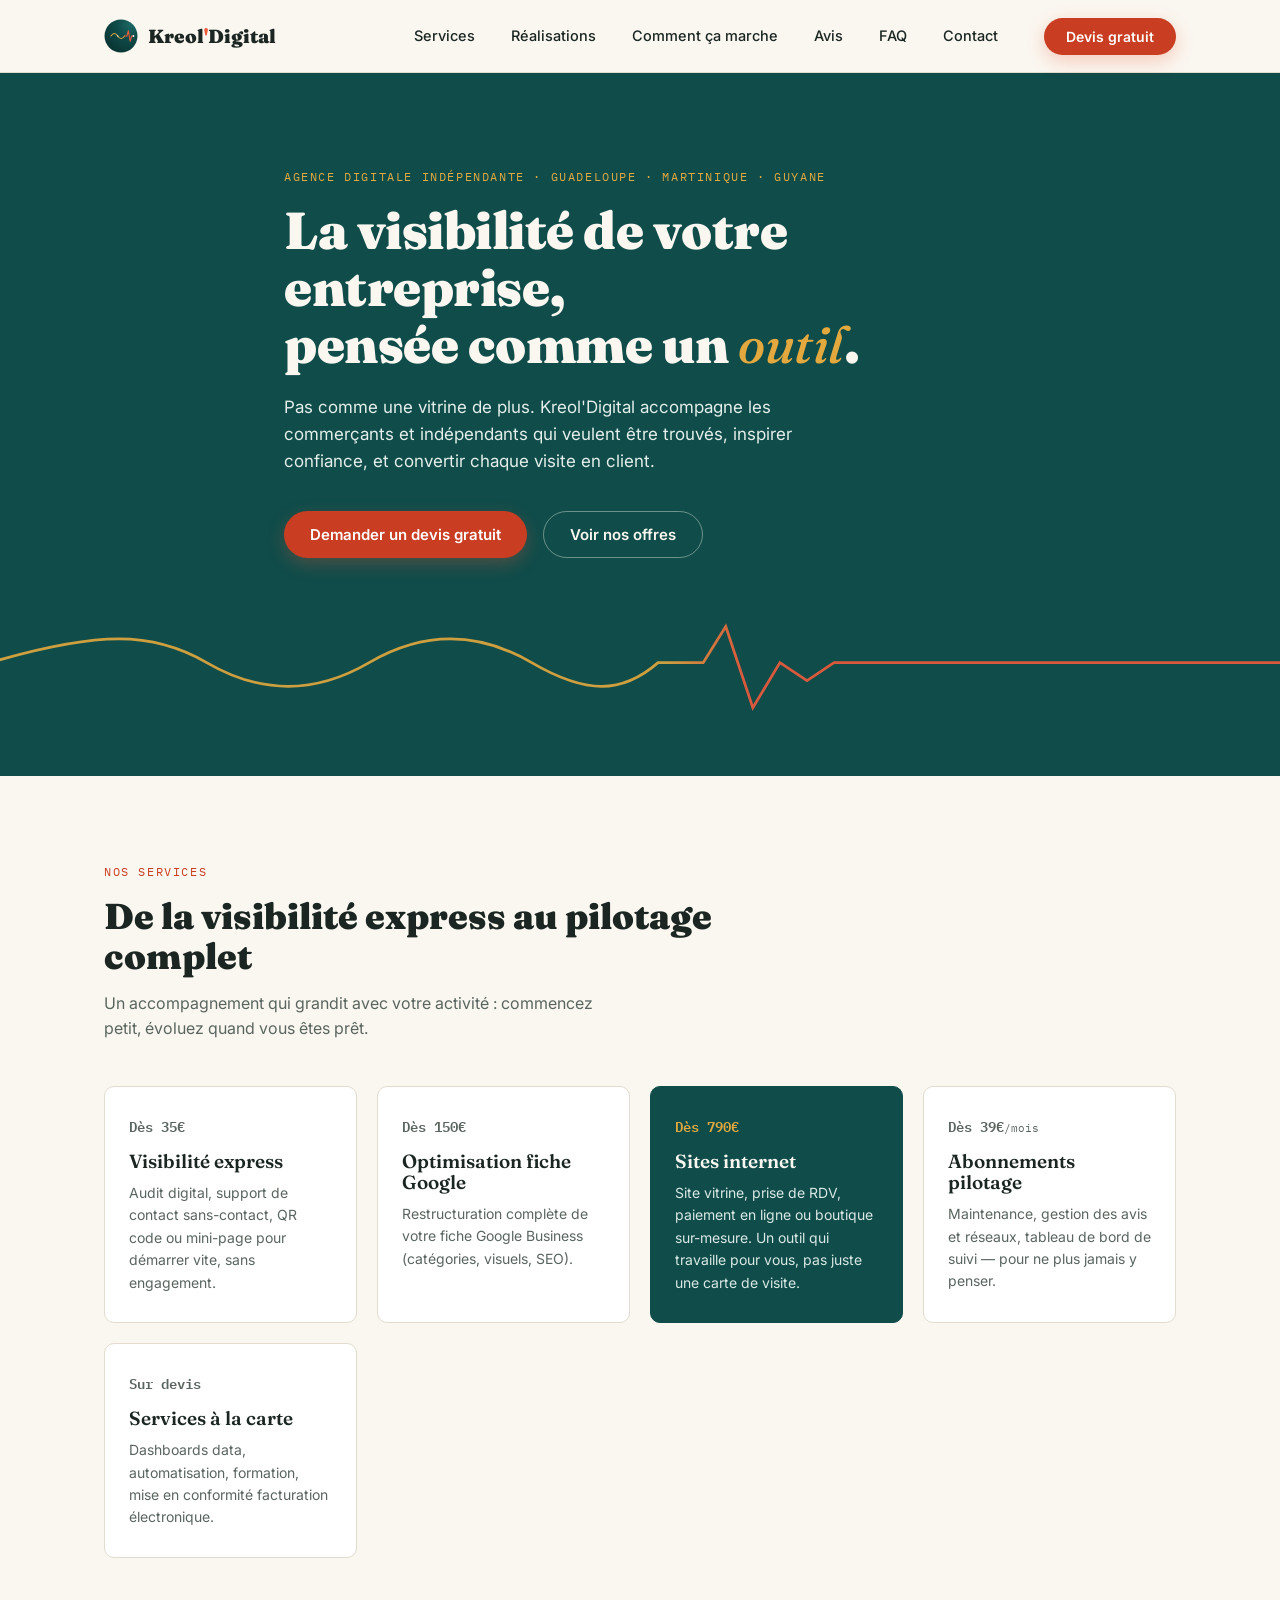
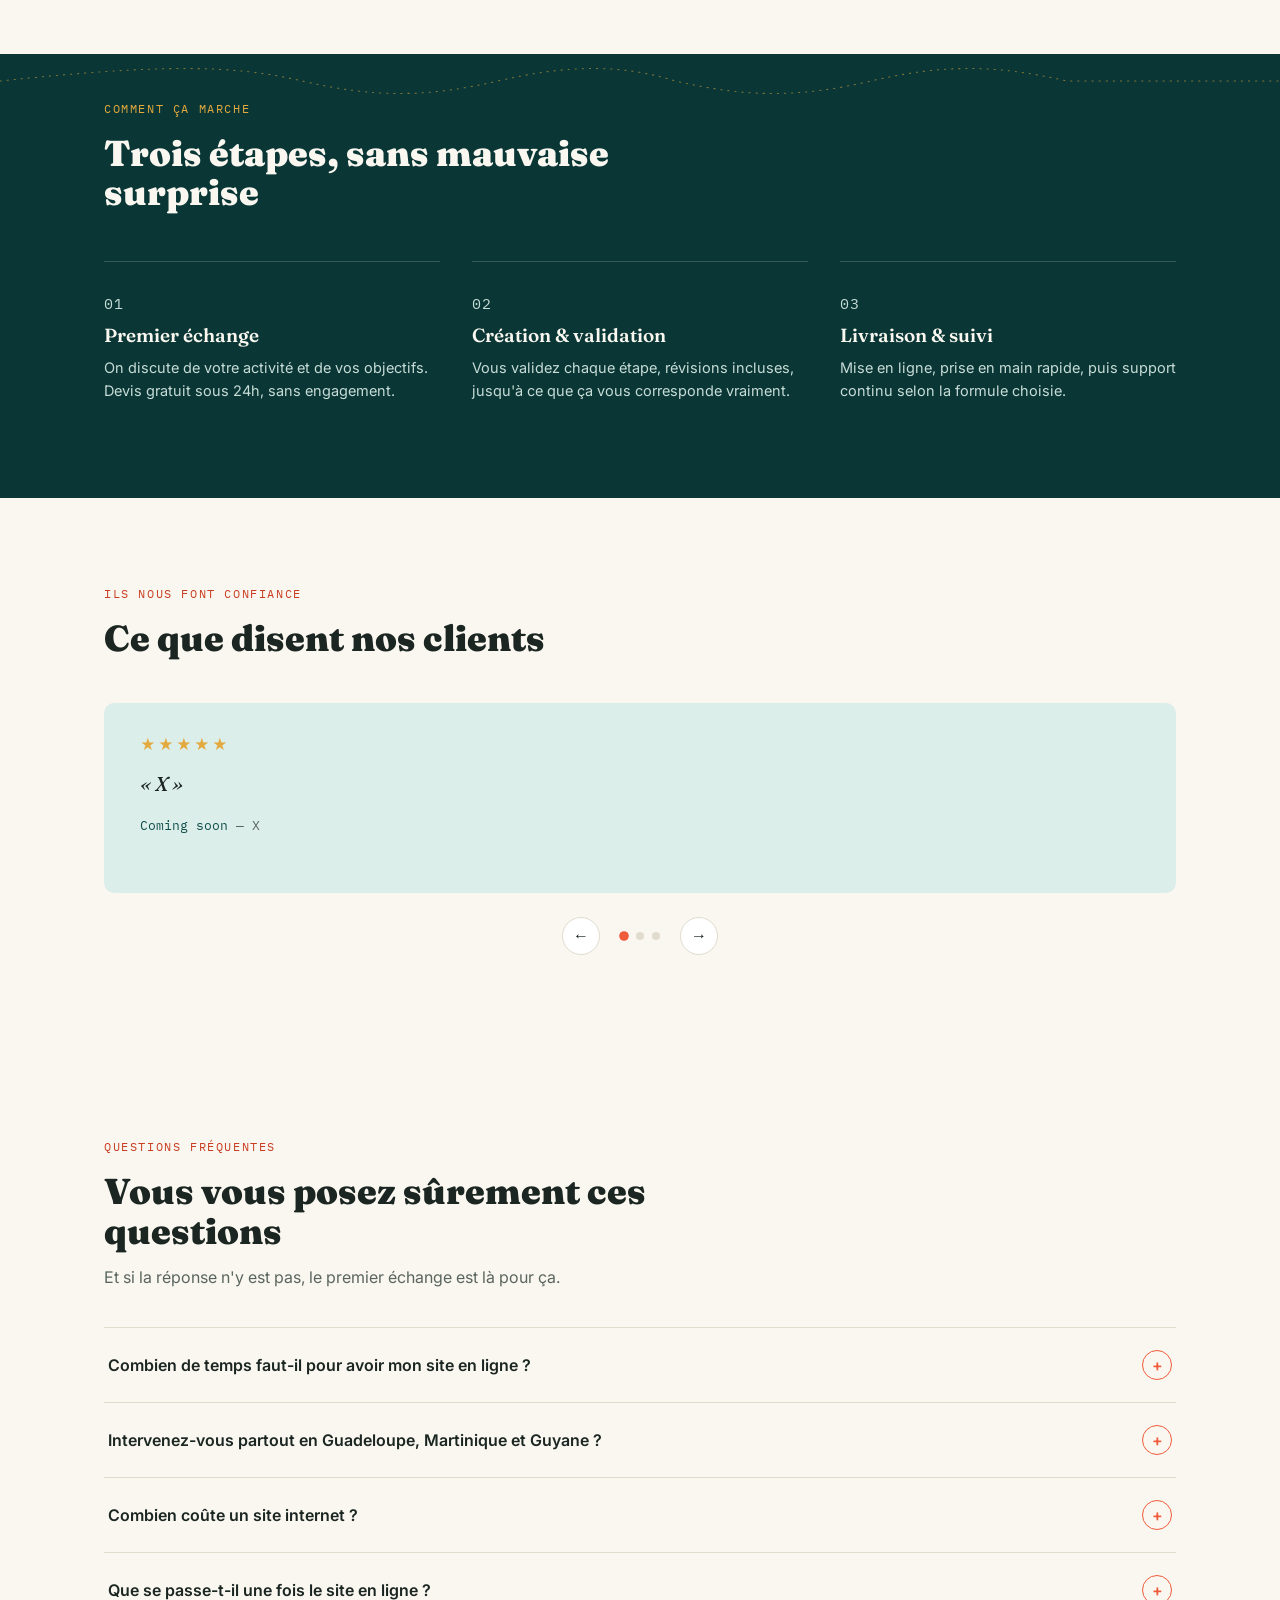
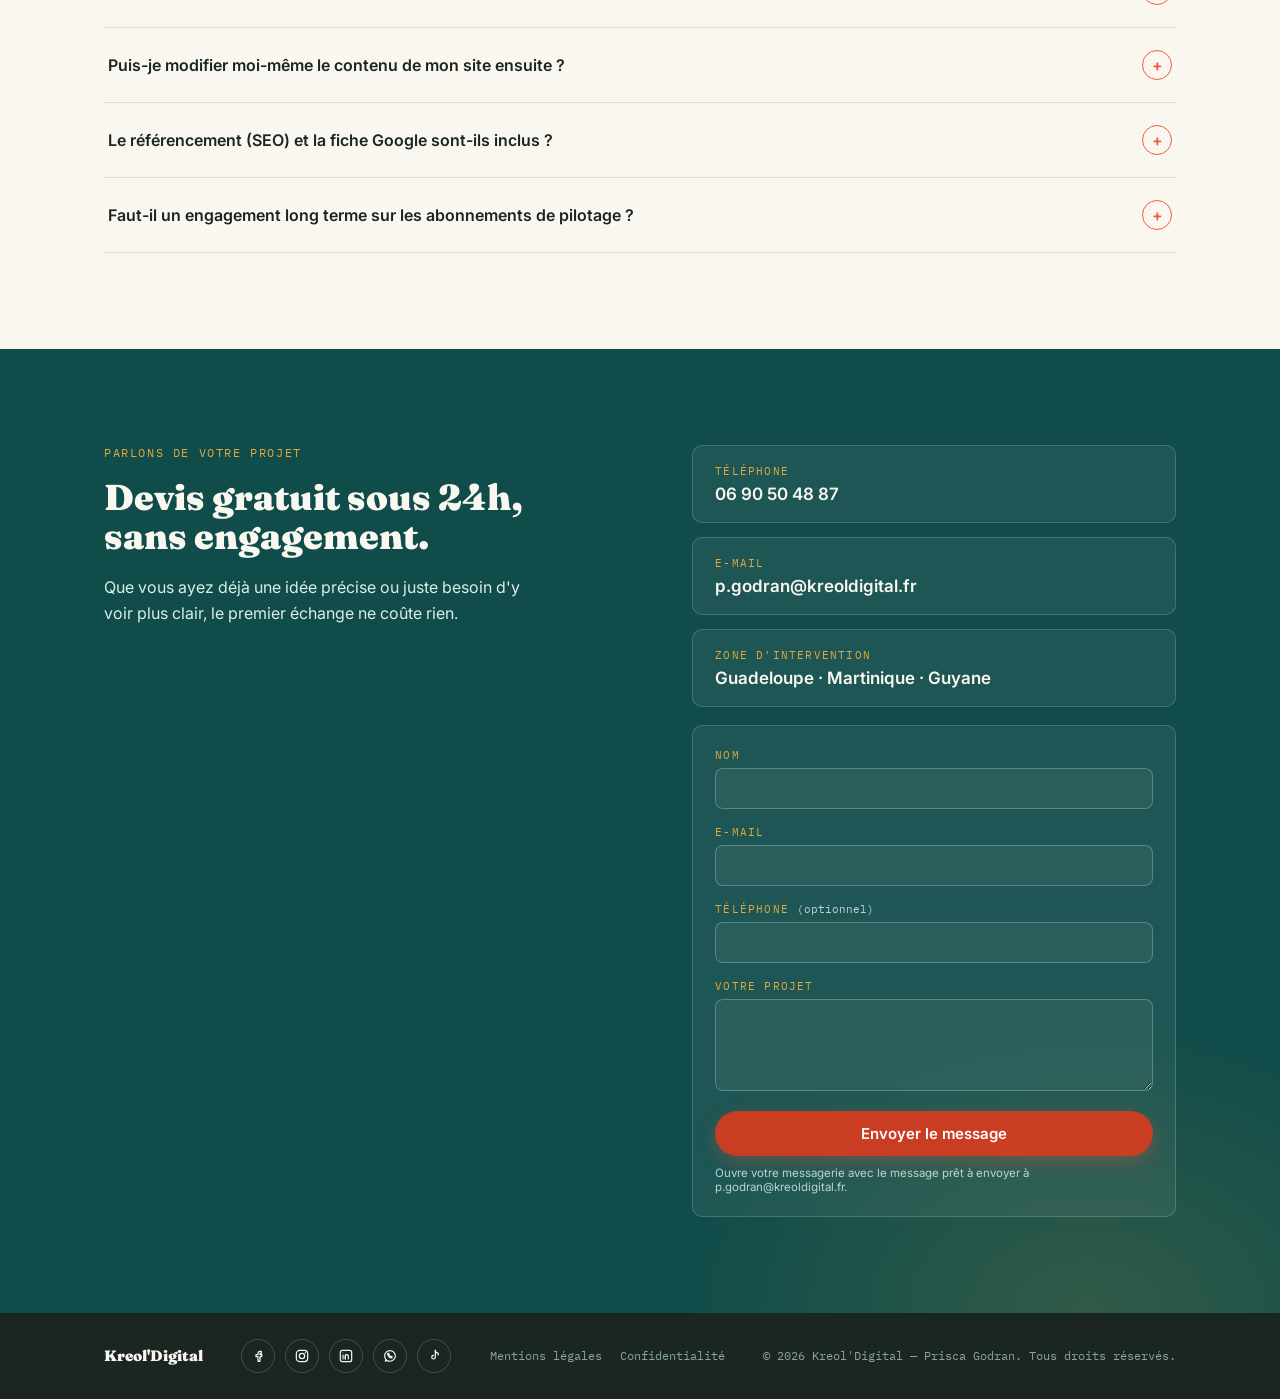
==== index.html @ 91e4c951 "Site 7.5 Page de chargement avec logo" ====
<!DOCTYPE html>
<html lang="fr">
<head>
<meta charset="UTF-8">
<meta name="viewport" content="width=device-width, initial-scale=1.0">
<title>Kreol'Digital | Agence digitale Guadeloupe, Martinique &amp; Guyane</title>
<meta name="description" content="Sites internet, visibilité et pilotage digital pour les commerces et indépendants de Guadeloupe, Martinique et Guyane.">
<link rel="preconnect" href="https://fonts.googleapis.com">
<link rel="preconnect" href="https://fonts.gstatic.com" crossorigin>
<link href="https://fonts.googleapis.com/css2?family=Fraunces:ital,opsz,wght@0,9..144,500;0,9..144,600;0,9..144,900;1,9..144,500&family=Inter:wght@400;500;600;700&family=IBM+Plex+Mono:wght@400;500;600&display=swap" rel="stylesheet">
<link rel="stylesheet" href="style.css">
<link rel="icon" type="image/svg+xml" href="favicon.svg">
<script>
/* Écran de chargement : activé seulement si le JS fonctionne.
   Le setTimeout est un filet de sécurité — si script.js plante,
   l'écran disparaît quand même et le site reste consultable. */
(function(){
  var r = document.documentElement;
  r.classList.add('is-loading');
  r.dataset.loadStart = Date.now();
  setTimeout(function(){ r.classList.remove('is-loading'); }, 3500);
})();
</script>
</head>
<body>

<!-- ============ ÉCRAN DE CHARGEMENT ============ -->
<div class="preloader" id="preloader" role="status" aria-label="Chargement en cours">
  <svg class="preloader-mark" viewBox="0 0 200 200" xmlns="http://www.w3.org/2000/svg" aria-hidden="true">
    <defs><radialGradient id="bgPreloader" cx="80%" cy="15%" r="90%">
      <stop offset="0%" stop-color="#1C6864"/><stop offset="45%" stop-color="#0F4C4A"/><stop offset="100%" stop-color="#0A3735"/>
    </radialGradient></defs>
    <circle class="pl-disc" cx="100" cy="100" r="97" fill="url(#bgPreloader)"/>
    <g transform="translate(100,100) scale(0.87) translate(-100,-100)">
      <path class="pl-wave" d="M32,100 C48,77 62,77 78,100 C94,123 108,123 124,100" fill="none" stroke="#E3A93E" stroke-width="7" stroke-linecap="round"/>
      <path class="pl-pulse" d="M124,100 L140,100 L150,64 L162,136 L172,100 L184,100" fill="none" stroke="#EF5B3B" stroke-width="7" stroke-linecap="round" stroke-linejoin="round"/>
      <circle class="pl-dot" cx="78" cy="100" r="4.5" fill="#FAF7F0"/>
      <circle class="pl-dot" cx="184" cy="100" r="6" fill="#FAF7F0"/>
    </g>
  </svg>
  <span class="preloader-word">Kreol<em>'</em>Digital</span>
</div>

<!-- ============ HEADER ============ -->
<header class="site-header" id="top">
  <div class="wrap header-inner">
    <a href="index.html" class="brand" aria-label="Kreol'Digital — accueil">
      <svg class="brand-mark" viewBox="0 0 200 200" xmlns="http://www.w3.org/2000/svg" aria-hidden="true">
        <defs><radialGradient id="bgHeader" cx="80%" cy="15%" r="90%">
          <stop offset="0%" stop-color="#1C6864"/><stop offset="45%" stop-color="#0F4C4A"/><stop offset="100%" stop-color="#0A3735"/>
        </radialGradient></defs>
        <circle cx="100" cy="100" r="97" fill="url(#bgHeader)"/>
        <g transform="translate(100,100) scale(0.87) translate(-100,-100)">
          <path d="M32,100 C48,77 62,77 78,100 C94,123 108,123 124,100" fill="none" stroke="#E3A93E" stroke-width="7" stroke-linecap="round"/>
          <path d="M124,100 L140,100 L150,64 L162,136 L172,100 L184,100" fill="none" stroke="#EF5B3B" stroke-width="7" stroke-linecap="round" stroke-linejoin="round"/>
          <circle cx="78" cy="100" r="4.5" fill="#FAF7F0"/><circle cx="184" cy="100" r="6" fill="#FAF7F0"/>
        </g>
      </svg>
      <span class="brand-word">Kreol<em>'</em>Digital</span>
    </a>

    <nav class="main-nav" id="mainNav" aria-label="Navigation principale">
      <a href="#services">Services</a>
      <a href="realisations.html">Réalisations</a>
      <a href="#process">Comment ça marche</a>
      <a href="#avis">Avis</a>
      <a href="#faq">FAQ</a>
      <a href="#contact">Contact</a>
    </nav>

    <a href="#contact" class="btn btn-coral nav-cta">Devis gratuit</a>

    <button class="nav-toggle" id="navToggle" aria-label="Ouvrir le menu" aria-expanded="false" aria-controls="mainNav">
      <span></span><span></span><span></span>
    </button>
  </div>
</header>

<main>

  <!-- ============ HERO ============ -->
  <section class="hero">
    <div class="wrap hero-inner">
      <p class="eyebrow">Agence digitale indépendante · Guadeloupe · Martinique · Guyane</p>
      <h1 class="hero-title">La visibilité de votre entreprise,<br>pensée comme un <em>outil</em>.</h1>
      <p class="hero-sub">Pas comme une vitrine de plus. Kreol'Digital accompagne les commerçants et
        indépendants qui veulent être trouvés, inspirer confiance, et convertir chaque visite en client.</p>
      <div class="hero-actions">
        <a href="#contact" class="btn btn-coral">Demander un devis gratuit</a>
        <a href="#services" class="btn btn-ghost">Voir nos offres</a>
      </div>
    </div>
    <svg class="hero-wave" viewBox="0 0 1440 100" preserveAspectRatio="none" aria-hidden="true">
      <path id="heroWavePath" d="M0,45 C120,10 180,10 240,45 C300,80 360,80 420,45 C480,10 540,10 600,45
        C660,80 700,80 740,45 L790,45 L815,5 L845,95 L875,45 L905,65 L935,45 L1440,45"
        fill="none" stroke="url(#waveGrad)" stroke-width="3" stroke-linecap="round" stroke-linejoin="miter"/>
      <defs>
        <linearGradient id="waveGrad" x1="0" y1="0" x2="1" y2="0">
          <stop offset="0%" stop-color="#E3A93E"/>
          <stop offset="52%" stop-color="#E3A93E"/>
          <stop offset="58%" stop-color="#EF5B3B"/>
          <stop offset="100%" stop-color="#EF5B3B"/>
        </linearGradient>
      </defs>
    </svg>
  </section>

  <!-- ============ SERVICES ============ -->
  <section class="services" id="services">
    <div class="wrap">
      <p class="eyebrow eyebrow-dark">Nos services</p>
      <h2 class="section-title">De la visibilité express au pilotage complet</h2>
      <p class="section-sub">Un accompagnement qui grandit avec votre activité : commencez petit, évoluez quand vous êtes prêt.</p>

      <div class="services-grid">
        <article class="service-card">
          <p class="service-price">Dès 35€</p>
          <h3>Visibilité express</h3>
          <p>Audit digital, support de contact sans-contact, QR code ou mini-page pour démarrer vite, sans engagement.</p>
        </article>
        <article class="service-card">
          <p class="service-price">Dès 150€</p>
          <h3>Optimisation fiche Google</h3>
          <p>Restructuration complète de votre fiche Google Business (catégories, visuels, SEO).</p>
        </article>
        <article class="service-card service-card--featured">
          <p class="service-price">Dès 790€</p>
          <h3>Sites internet</h3>
          <p>Site vitrine, prise de RDV, paiement en ligne ou boutique sur-mesure. Un outil qui travaille pour vous, pas juste une carte de visite.</p>
        </article>
        <article class="service-card">
          <p class="service-price">Dès 39€<span>/mois</span></p>
          <h3>Abonnements pilotage</h3>
          <p>Maintenance, gestion des avis et réseaux, tableau de bord de suivi — pour ne plus jamais y penser.</p>
        </article>
        <article class="service-card">
          <p class="service-price">Sur devis</p>
          <h3>Services à la carte</h3>
          <p>Dashboards data, automatisation, formation, mise en conformité facturation électronique.</p>
        </article>
      </div>
    </div>
  </section>

  <!-- ============ PROCESS ============ -->
  <section class="process" id="process">
    <svg class="section-divider" viewBox="0 0 1440 60" preserveAspectRatio="none" aria-hidden="true">
      <path d="M0,30 C180,5 260,5 340,30 C420,55 480,55 560,30 C640,5 700,5 760,30 C840,55 900,55 980,30 C1060,5 1120,5 1200,30 L1440,30"
        fill="none" stroke="#E3A93E" stroke-width="1.6" stroke-dasharray="1 7" stroke-linecap="round" opacity="0.55"/>
    </svg>
    <div class="wrap">
      <p class="eyebrow">Comment ça marche</p>
      <h2 class="section-title section-title--light">Trois étapes, sans mauvaise surprise</h2>

      <div class="steps">
        <div class="step">
          <p class="step-num">01</p>
          <h3>Premier échange</h3>
          <p>On discute de votre activité et de vos objectifs. Devis gratuit sous 24h, sans engagement.</p>
        </div>
        <div class="step">
          <p class="step-num">02</p>
          <h3>Création &amp; validation</h3>
          <p>Vous validez chaque étape, révisions incluses, jusqu'à ce que ça vous corresponde vraiment.</p>
        </div>
        <div class="step">
          <p class="step-num">03</p>
          <h3>Livraison &amp; suivi</h3>
          <p>Mise en ligne, prise en main rapide, puis support continu selon la formule choisie.</p>
        </div>
      </div>
    </div>
  </section>

  <!-- ============ AVIS ============ -->
  <section class="avis" id="avis">
    <div class="wrap">
      <p class="eyebrow eyebrow-dark">Ils nous font confiance</p>
      <h2 class="section-title">Ce que disent nos clients</h2>

      <!--
        À COMPLÉTER : les avis clients sont chargés depuis le tableau `testimonials`
        tout en haut de script.js — il suffit d'ajouter un objet { name, role, text, rating }
        par avis, sans toucher au HTML. Le carrousel s'adapte automatiquement au nombre d'avis.
      -->
      <div class="testimonial-carousel">
        <div class="testimonial-track" id="testimonialTrack" aria-live="polite"></div>
        <div class="testimonial-controls">
          <button class="t-btn" id="tPrev" aria-label="Avis précédent">←</button>
          <div class="t-dots" id="tDots"></div>
          <button class="t-btn" id="tNext" aria-label="Avis suivant">→</button>
        </div>
      </div>
    </div>
  </section>

  <!-- ============ FAQ ============ -->
  <section class="faq" id="faq">
    <div class="wrap">
      <p class="eyebrow eyebrow-dark">Questions fréquentes</p>
      <h2 class="section-title">Vous vous posez sûrement ces questions</h2>
      <p class="section-sub">Et si la réponse n'y est pas, le premier échange est là pour ça.</p>

      <!--
        À COMPLÉTER : remplacez le texte "À compléter." de chaque .faq-answer
        par la vraie réponse. Structure et affichage (accordéon) déjà en place,
        aucune autre modification nécessaire.
      -->
      <div class="faq-list">
        <div class="faq-item">
          <button class="faq-question" aria-expanded="false">
            <span>Combien de temps faut-il pour avoir mon site en ligne ?</span>
            <span class="faq-icon">+</span>
          </button>
          <div class="faq-answer"><p>Le délai dépend de la formule choisie et de la complexité du projet. En moyenne, il est de 2 semaines. Après le premier échange, vous recevez un planning précis avec votre devis gratuit — chaque étape est ensuite validée avec vous jusqu'à la mise en ligne.</p></div>
        </div>
        <div class="faq-item">
          <button class="faq-question" aria-expanded="false">
            <span>Intervenez-vous partout en Guadeloupe, Martinique et Guyane ?</span>
            <span class="faq-icon">+</span>
          </button>
          <div class="faq-answer"><p>Oui. La majorité de l'accompagnement se fait à distance (visio, e-mail, téléphone), ce qui permet d'intervenir sur les trois territoires sans contrainte de déplacement.</p></div>
        </div>
        <div class="faq-item">
          <button class="faq-question" aria-expanded="false">
            <span>Combien coûte un site internet ?</span>
            <span class="faq-icon">+</span>
          </button>
          <div class="faq-answer"><p>Nos sites internet démarrent à 790€ (site vitrine, prise de RDV, paiement en ligne ou boutique sur-mesure selon vos besoins). Le tarif exact dépend des fonctionnalités souhaitées; il est toujours fixé avant le début du projet, sans surprise.</p></div>
        </div>
        <div class="faq-item">
          <button class="faq-question" aria-expanded="false">
            <span>Que se passe-t-il une fois le site en ligne ?</span>
            <span class="faq-icon">+</span>
          </button>
          <div class="faq-answer"><p>Vous êtes libre de gérer votre site seul(e), ou de souscrire à un abonnement de pilotage (dès 39€/mois) pour la maintenance, la gestion des avis et réseaux, et un tableau de bord de suivi — pour ne plus jamais y penser.</p></div>
        </div>
        <div class="faq-item">
          <button class="faq-question" aria-expanded="false">
            <span>Puis-je modifier moi-même le contenu de mon site ensuite ?</span>
            <span class="faq-icon">+</span>
          </button>
          <div class="faq-answer"><p>Ça dépend de la formule choisie : certains sites sont conçus pour que vous puissiez modifier textes et images en autonomie, d'autres sont pris en charge via l'abonnement de pilotage. On en discute ensemble dès le premier échange pour choisir ce qui vous convient.</p></div>
        </div>
        <div class="faq-item">
          <button class="faq-question" aria-expanded="false">
            <span>Le référencement (SEO) et la fiche Google sont-ils inclus ?</span>
            <span class="faq-icon">+</span>
          </button>
          <div class="faq-answer"><p>Les bases du SEO (structure, titres, temps de chargement) sont incluses dans la création de votre site. L'optimisation complète de votre fiche Google Business (catégories, visuels, SEO local) est disponible en option, dès 150€.</p></div>
        </div>
        <div class="faq-item">
          <button class="faq-question" aria-expanded="false">
            <span>Faut-il un engagement long terme sur les abonnements de pilotage ?</span>
            <span class="faq-icon">+</span>
          </button>
          <div class="faq-answer"><p>Non. Les abonnements fonctionnent au mois, sans durée minimale imposée : vous pouvez changer de formule, mettre en pause ou arrêter selon l'évolution de votre activité. L'objectif n'est pas de vous retenir par un contrat, mais que le service vous soit assez utile pour que vous ayez envie de le garder.</p></div>
        </div>
      </div>
    </div>
  </section>

  <!-- ============ CONTACT ============ -->
  <section class="contact" id="contact">
    <div class="wrap contact-inner">
      <div class="contact-text">
        <p class="eyebrow">Parlons de votre projet</p>
        <h2 class="section-title section-title--light">Devis gratuit sous 24h,<br>sans engagement.</h2>
        <p class="contact-lead">Que vous ayez déjà une idée précise ou juste besoin d'y voir plus clair, le premier échange ne coûte rien.</p>
      </div>

      <div class="contact-right">
        <div class="contact-cards">
          <a href="tel:+590690504887" class="contact-card">
            <span class="contact-label">Téléphone</span>
            <span class="contact-value">06 90 50 48 87</span>
          </a>
          <a href="mailto:p.godran@kreoldigital.fr" class="contact-card">
            <span class="contact-label">E-mail</span>
            <span class="contact-value">p.godran@kreoldigital.fr</span>
          </a>
          <div class="contact-card contact-card--static">
            <span class="contact-label">Zone d'intervention</span>
            <span class="contact-value">Guadeloupe · Martinique · Guyane</span>
          </div>
        </div>

        <form class="contact-form" id="contactForm">
          <div class="form-field">
            <label for="cfName">Nom</label>
            <input type="text" id="cfName" name="name" required autocomplete="name">
          </div>
          <div class="form-field">
            <label for="cfEmail">E-mail</label>
            <input type="email" id="cfEmail" name="email" required autocomplete="email">
          </div>
          <div class="form-field">
            <label for="cfPhone">Téléphone <span>(optionnel)</span></label>
            <input type="tel" id="cfPhone" name="phone" autocomplete="tel">
          </div>
          <div class="form-field">
            <label for="cfMessage">Votre projet</label>
            <textarea id="cfMessage" name="message" rows="4" required></textarea>
          </div>
          <button type="submit" class="btn btn-coral form-submit">Envoyer le message</button>
          <p class="form-note">Ouvre votre messagerie avec le message prêt à envoyer à p.godran@kreoldigital.fr.</p>
        </form>
      </div>
    </div>
  </section>

</main>

<!-- ============ FOOTER ============ -->
<footer class="site-footer">
  <div class="wrap footer-inner">
    <span class="footer-brand">Kreol'Digital</span>
    <nav class="footer-social" aria-label="Réseaux sociaux">
      <a href="https://www.facebook.com/profile.php?id=61593442823155" class="social-link" aria-label="Facebook" target="_blank" rel="noopener">
        <svg viewBox="0 0 24 24" fill="none" stroke="currentColor" stroke-width="1.8" stroke-linecap="round" stroke-linejoin="round"><path d="M15 8h2V5h-2c-1.7 0-3 1.3-3 3v2H9v3h3v7h3v-7h2.5l.5-3H15V8z"/></svg>
      </a>
      <a href="https://www.instagram.com/kreoldigital_agency/" class="social-link" aria-label="Instagram" target="_blank" rel="noopener">
        <svg viewBox="0 0 24 24" fill="none" stroke="currentColor" stroke-width="1.8" stroke-linecap="round" stroke-linejoin="round"><rect x="3.5" y="3.5" width="17" height="17" rx="5"/><circle cx="12" cy="12" r="4"/><circle cx="17" cy="7" r="0.9" fill="currentColor" stroke="none"/></svg>
      </a>
      <a href="https://www.linkedin.com/company/kreol-digital/" class="social-link" aria-label="LinkedIn" target="_blank" rel="noopener">
        <svg viewBox="0 0 24 24" fill="none" stroke="currentColor" stroke-width="1.8" stroke-linecap="round" stroke-linejoin="round"><rect x="3.5" y="3.5" width="17" height="17" rx="3"/><line x1="7.5" y1="10.5" x2="7.5" y2="16.5"/><circle cx="7.5" cy="7.3" r="0.7" fill="currentColor" stroke="none"/><path d="M11 16.5v-4.2c0-1.3 1-2.3 2.2-2.3s2.3 1 2.3 2.3v4.2"/><line x1="11" y1="10.5" x2="11" y2="16.5"/></svg>
      </a>
      <a href="https://wa.me/59690504887/" class="social-link" aria-label="WhatsApp" target="_blank" rel="noopener">
        <svg viewBox="0 0 24 24" fill="none" stroke="currentColor" stroke-width="1.8" stroke-linecap="round" stroke-linejoin="round"><path d="M6.5 17.5 5 20l2.6-1.4c1.3.8 2.8 1.3 4.4 1.3 4.4 0 8-3.6 8-8s-3.6-8-8-8-8 3.6-8 8c0 1.7.5 3.2 1.4 4.6z"/><path d="M9 9.6c0 2.9 2.4 5.3 5.3 5.3.4 0 .8-.3.8-.8v-.6c0-.3-.2-.5-.4-.6l-1.2-.5c-.3-.1-.6 0-.7.2l-.3.4c-.9-.5-1.7-1.3-2.2-2.2l.4-.3c.2-.2.3-.5.2-.7l-.5-1.2c-.1-.2-.3-.4-.6-.4h-.6c-.4 0-.8.4-.8.8z"/></svg>
      </a>
      <a href="https://www.tiktok.com/@kreoldigital_agency" class="social-link" aria-label="TikTok" target="_blank" rel="noopener">
        <svg viewBox="0 0 24 24" fill="none" stroke="currentColor" stroke-width="1.8" stroke-linecap="round" stroke-linejoin="round"><path d="M14 3.5v10.3a2.7 2.7 0 1 1-2.7-2.7"/><path d="M14 3.5c0 2.3 1.9 4.2 4.2 4.2v2.8"/></svg>
      </a>
    </nav>
    <nav class="footer-links" aria-label="Liens légaux">
      <a href="mentions-legales.html">Mentions légales</a>
      <a href="politique-confidentialite.html">Confidentialité</a>
    </nav>
    <span class="footer-copy">© <span id="year"></span> Kreol'Digital — Prisca Godran. Tous droits réservés.</span>
  </div>
</footer>

<script src="script.js"></script>
</body>
</html>
---- style.css ----
/* ==========================================================================
   Kreol'Digital — design tokens
   ========================================================================== */
:root{
  --lagoon: #0F4C4A;
  --lagoon-deep: #0A3735;
  --lagoon-light: #1C6864;
  --foam: #FAF7F0;
  --coral: #EF5B3B;
  --coral-dark: #C93D22;
  --coral-darker: #B23419;
  --gold: #E3A93E;
  --ink: #1B2622;
  --teal-tint: #DCEEEA;
  --line: #E1DCCE;
  --muted: #5A655F;

  --font-display: 'Fraunces', serif;
  --font-body: 'Inter', sans-serif;
  --font-mono: 'IBM Plex Mono', monospace;

  --wrap: 1120px;
  --radius: 10px;
}

*, *::before, *::after{ box-sizing: border-box; }
html{ scroll-behavior: smooth; }
body{
  margin:0;
  font-family: var(--font-body);
  color: var(--ink);
  background: var(--foam);
  -webkit-font-smoothing: antialiased;
}
img, svg{ display:block; max-width:100%; }
a{ color:inherit; text-decoration:none; }
.wrap{ width:100%; max-width: var(--wrap); margin:0 auto; padding:0 24px; }

h1,h2,h3{ font-family: var(--font-display); font-weight:900; line-height:1.1; margin:0; }
p{ margin:0; }

@media (prefers-reduced-motion: reduce){
  html{ scroll-behavior:auto; }
  *{ animation-duration:0.001ms !important; animation-iteration-count:1 !important; transition-duration:0.001ms !important; }
}

/* focus visibility */
a:focus-visible, button:focus-visible{
  outline: 2.5px solid var(--coral);
  outline-offset: 3px;
}

/* ==========================================================================
   Buttons
   ========================================================================== */
.btn{
  display:inline-flex; align-items:center; justify-content:center;
  font-family: var(--font-body); font-weight:600; font-size:15px;
  padding: 13px 26px; border-radius: 999px;
  transition: transform .18s ease, box-shadow .18s ease, background-color .18s ease;
  border: none; cursor:pointer;
}
.btn-coral{
  background: var(--coral-dark); color:#fff;
  box-shadow: 0 6px 18px rgba(239,91,59,0.28);
}
.btn-coral:hover{ background: var(--coral-darker); transform: translateY(-1px); }
.btn-ghost{
  background: transparent; color: var(--foam);
  border: 1.5px solid rgba(250,247,240,0.4);
}
.btn-ghost:hover{ border-color: var(--foam); background: rgba(250,247,240,0.08); }

/* ==========================================================================
   Header
   ========================================================================== */
.site-header{
  position: sticky; top:0; z-index: 50;
  background: var(--foam);
  border-bottom: 1px solid var(--line);
}
.header-inner{
  display:flex; align-items:center; justify-content:space-between;
  height:72px; gap: 20px;
}
.brand{ display:flex; align-items:center; gap:10px; flex-shrink:0; }
.brand-mark{ width:34px; height:34px; }
.brand-word{ font-family: var(--font-display); font-weight:900; font-size:19px; color: var(--ink); }
.brand-word em{ font-style:normal; color: var(--coral); }

.main-nav{ display:flex; gap: 32px; margin-left:auto; }
.main-nav a{
  font-size:14.5px; font-weight:500; color: var(--ink);
  padding: 6px 2px; border-bottom: 2px solid transparent;
  transition: border-color .15s ease, color .15s ease;
}
.main-nav a:hover{ border-color: var(--coral); }

.nav-cta{ margin-left: 24px; flex-shrink:0; padding: 10px 22px; font-size:14px; }

.nav-toggle{
  display:none; flex-direction:column; justify-content:center; gap:5px;
  width:40px; height:40px; background:none; border:none; cursor:pointer; padding:0;
}
.nav-toggle span{ width:22px; height:2px; background: var(--ink); border-radius:2px; transition: transform .25s ease, opacity .25s ease; }

/* ==========================================================================
   Hero
   ========================================================================== */
.hero{
  position:relative;
  background: var(--lagoon);
  padding: 96px 0 64px;
  overflow:hidden;
}
.hero::before{
  content:"";
  position:absolute; inset:0;
  z-index:-1;
  background-image: radial-gradient(ellipse 900px 500px at 88% -8%, rgba(227,169,62,0.20), transparent 60%),
                     radial-gradient(ellipse 700px 600px at -10% 105%, rgba(239,91,59,0.16), transparent 55%);
  animation: heroDrift 16s ease-in-out infinite alternate;
}
@keyframes heroDrift{
  from{ transform: translate(0,0) scale(1); }
  to{ transform: translate(-18px, 14px) scale(1.04); }
}
.hero-inner{ max-width: 760px; }
.eyebrow{
  font-family: var(--font-mono); font-size:12px; letter-spacing:1.6px; text-transform:uppercase;
  color: var(--gold); margin-bottom:18px;
}
.eyebrow-dark{ color: var(--coral-dark); }
.hero-title{
  font-size: clamp(34px, 5vw, 52px);
  color: var(--foam);
  letter-spacing:-0.5px;
}
.hero-title em{ font-style: italic; font-weight:500; color: var(--gold); }
.hero-sub{
  font-size:17px; line-height:1.6; color:#E4EFEB;
  max-width: 560px; margin-top:20px;
}
.hero-actions{ display:flex; gap:16px; margin-top:36px; flex-wrap:wrap; }

.hero-actions .btn-coral{
  animation: ctaPulse 2.8s ease-in-out infinite;
}
.hero-actions .btn-coral:hover{ animation-play-state: paused; }
@keyframes ctaPulse{
  0%, 100%{ box-shadow: 0 6px 18px rgba(239,91,59,0.28); }
  50%{ box-shadow: 0 6px 24px rgba(239,91,59,0.5); }
}

.hero-inner > *{
  transition: opacity .7s ease, transform .7s cubic-bezier(.22,1,.36,1);
}
.js-anim .hero-inner > *{ opacity:0; transform: translateY(20px); }
.js-anim .hero-inner > *.is-visible{ opacity:1; transform:none; }

.hero-wave{ width:100%; height:auto; margin-top:64px; opacity:0.9; }
#heroWavePath{
  stroke-dasharray: 2400;
  stroke-dashoffset: 2400;
  animation: draw 2.2s ease-out 0.3s forwards;
}
@keyframes draw{ to{ stroke-dashoffset:0; } }

.hero-wave{
  width: calc(100% + 20px);
  max-width: none;
  margin-left: -10px;
  animation: waveFloat 4s ease-in-out 2.6s infinite alternate;
}
@keyframes waveFloat{
  from{ transform: translate(0, 0); }
  to{ transform: translate(-6px, 14px); }
}

/* ==========================================================================
   Hero — page Réalisations (fond dégradé foncé, fondu en transparence)
   ========================================================================== */
.work-hero{
  position:relative;
  background: var(--lagoon);
  background-image: radial-gradient(ellipse 900px 500px at 88% -8%, rgba(227,169,62,0.20), transparent 60%),
                     radial-gradient(ellipse 700px 600px at -10% 105%, rgba(239,91,59,0.16), transparent 55%);
  padding: 96px 0 130px;
  overflow:hidden;
}
.work-hero::after{
  content:"";
  position:absolute; left:0; right:0; bottom:0; height:130px;
  background: linear-gradient(to bottom, transparent, var(--foam));
  pointer-events:none;
}
.work-hero .wrap{ position:relative; z-index:1; }
.work-hero-title{ max-width:640px; }

/* ==========================================================================
   Mur de projets (Réalisations)
   ========================================================================== */
.work{ padding: 8px 0 96px; }
.work-empty{
  border:1.5px dashed var(--line);
  border-radius: var(--radius);
  padding: 72px 24px;
  text-align:center;
  background:#fff;
}
.work-empty-label{
  font-family: var(--font-mono); font-size:12px; letter-spacing:1.6px; text-transform:uppercase;
  color: var(--coral); margin-bottom:10px;
}
.work-empty-text{ font-size:15px; color: var(--muted); max-width:420px; margin:0 auto; }

/* ==========================================================================
   Section shared
   ========================================================================== */
.section-title{ font-size: clamp(26px,3.4vw,36px); color: var(--ink); max-width:620px; }
.section-title--light{ color: var(--foam); }
.section-sub{ font-size:16px; color: var(--muted); max-width:520px; margin-top:14px; line-height:1.6; }

.section-divider{ display:block; width:100%; height:40px; margin-top:-1px; }

/* ==========================================================================
   Services
   ========================================================================== */
.services{ padding: 88px 0 96px; }
.services-grid{
  display:grid; grid-template-columns: repeat(auto-fit, minmax(220px, 1fr)); gap:20px;
  margin-top:44px;
}
.service-card{
  background:#fff; border:1px solid var(--line); border-radius: var(--radius);
  padding: 28px 24px;
  transition: opacity .5s ease, transform .5s ease, box-shadow .2s ease, border-color .2s ease;
}
.js-anim .service-card{ opacity:0; transform: translateY(16px); }
.js-anim .service-card.is-visible{ opacity:1; transform:none; }
.service-card:hover{ box-shadow: 0 12px 28px rgba(15,76,74,0.10); border-color: rgba(15,76,74,0.2); }
.service-card--featured{ background: var(--lagoon); border-color: var(--lagoon); }
.service-card--featured h3, .service-card--featured p{ color: var(--foam); }
.service-card--featured .service-price{ color: var(--gold); }
.service-price{
  font-family: var(--font-mono); font-weight:600; font-size:15px; color: var(--coral);
  margin-bottom:14px;
}
.service-price span{ font-size:11px; color: var(--muted); font-weight:400; }
.service-card--featured .service-price span{ color:#B9D6D1; }
.service-card h3{ font-size:19px; font-weight:600; margin-bottom:10px; }
.service-card p{ font-size:14px; line-height:1.6; color: var(--muted); }
.service-card--featured p{ color:#D9E9E5; }

/* ==========================================================================
   Process (dark band)
   ========================================================================== */
.process{
  background: var(--lagoon-deep);
  padding: 8px 0 96px;
  position:relative;
}
.steps{
  display:grid; grid-template-columns: repeat(3,1fr); gap:32px;
  margin-top:48px;
}
.step{
  border-top: 1.5px solid rgba(250,247,240,0.18);
  padding-top:20px;
  transition: opacity .5s ease, transform .5s ease;
}
.js-anim .step{ opacity:0; transform: translateY(16px); }
.js-anim .step.is-visible{ opacity:1; transform:none; }
.step-num{
  font-family: var(--font-mono); font-size:13px; color: var(--gold); letter-spacing:1px;
  display:inline-block;
  transition: opacity .5s ease, transform .5s cubic-bezier(.34,1.56,.64,1);
}
.js-anim .step-num{ opacity:0; transform: scale(0.4) translateY(10px); }
.js-anim .step-num.is-visible{ opacity:1; transform: scale(1) translateY(0); }
.step h3{ font-family: var(--font-display); font-weight:600; font-size:19px; color: var(--foam); margin-top:10px; }
.step p{ font-size:14.5px; line-height:1.6; color:#C7DCD7; margin-top:10px; }

/* ==========================================================================
   Avis / testimonials
   ========================================================================== */
.avis{ padding: 88px 0 96px; }
.testimonial-carousel{ margin-top:44px; }
.testimonial-track{
  display:flex; overflow:hidden; position:relative; min-height: 190px;
}
.t-card{
  flex: 0 0 100%;
  background: var(--teal-tint);
  border-radius: var(--radius);
  padding: 32px 36px;
  opacity:0; transition: opacity .4s ease;
  position:absolute; inset:0;
}
.t-card.is-active{ opacity:1; position:relative; }
.t-stars{ color: var(--gold); font-size:15px; letter-spacing:2px; }
.t-text{
  font-family: var(--font-display); font-style:italic; font-weight:500;
  font-size: clamp(17px,2vw,20px); line-height:1.55; color: var(--ink);
  margin-top:14px;
}
.t-name{ font-family: var(--font-mono); font-size:12.5px; color: var(--lagoon); margin-top:18px; }
.t-name span{ color: var(--muted); }

.testimonial-controls{ display:flex; align-items:center; justify-content:center; gap:20px; margin-top:24px; }
.t-btn{
  width:38px; height:38px; border-radius:50%; border:1.5px solid var(--line);
  background:#fff; cursor:pointer; font-size:16px; color: var(--ink);
  transition: border-color .15s ease, background-color .15s ease;
}
.t-btn:hover{ border-color: var(--coral); background: #fff5f2; }
.t-dots{ display:flex; gap:8px; }
.t-dot{
  width:8px; height:8px; border-radius:50%; background: var(--line);
  border:none; cursor:pointer; padding:0; transition: background-color .2s ease, transform .2s ease;
}
.t-dot.is-active{ background: var(--coral); transform: scale(1.2); }

/* ==========================================================================
   Contact (dark band)
   ========================================================================== */
.contact{
  background: var(--lagoon);
  background-image: radial-gradient(ellipse 700px 500px at 85% 100%, rgba(227,169,62,0.16), transparent 60%);
  padding: 96px 0;
}
.contact-inner{ display:grid; grid-template-columns: 1.1fr 1fr; gap:56px; align-items:start; }
.contact-lead{ font-size:16px; line-height:1.6; color:#DCEEEA; margin-top:18px; max-width:440px; }
.contact-cards{ display:flex; flex-direction:column; gap:14px; }
.contact-card{
  display:flex; flex-direction:column; gap:6px;
  background: rgba(250,247,240,0.06); border:1px solid rgba(250,247,240,0.18);
  border-radius: var(--radius); padding:18px 22px;
  transition: background-color .2s ease, border-color .2s ease, transform .2s ease;
}
a.contact-card:hover{ background: rgba(250,247,240,0.12); border-color: rgba(250,247,240,0.4); transform: translateX(3px); }
.contact-label{ font-family: var(--font-mono); font-size:11px; letter-spacing:1.2px; text-transform:uppercase; color: var(--gold); }
.contact-value{ font-family: var(--font-body); font-weight:600; font-size:17px; color: var(--foam); }

/* ==========================================================================
   FAQ
   ========================================================================== */
.faq{ padding: 88px 0 96px; }
.faq-list{ margin-top:36px; border-top:1px solid var(--line); }
.faq-item{ border-bottom:1px solid var(--line); }
.faq-question{
  width:100%; display:flex; align-items:center; justify-content:space-between; gap:20px;
  background:none; border:none; text-align:left; cursor:pointer;
  padding:22px 4px; font-family: var(--font-body); font-weight:600; font-size:16px; color: var(--ink);
}
.faq-icon{
  flex-shrink:0; width:30px; height:30px; border-radius:50%; border:1.5px solid var(--coral);
  color: var(--coral); display:flex; align-items:center; justify-content:center; font-size:16px;
  transition: transform .25s ease;
}
.faq-item.is-open .faq-icon{ transform: rotate(45deg); }
.faq-answer{
  max-height:0; overflow:hidden; transition: max-height .3s ease;
}
.faq-answer p{ font-size:14.5px; line-height:1.65; color: var(--muted); padding:0 34px 22px 4px; max-width:640px; }
.faq-item.is-open .faq-answer{ max-height:400px; }

/* ==========================================================================
   Contact — formulaire
   ========================================================================== */
.contact-right{ display:flex; flex-direction:column; gap:14px; }
.contact-form{
  display:flex; flex-direction:column; gap:16px;
  background: rgba(250,247,240,0.06); border:1px solid rgba(250,247,240,0.18);
  border-radius: var(--radius); padding:22px; margin-top:4px;
}
.form-field{ display:flex; flex-direction:column; gap:6px; }
.form-field label{ font-family: var(--font-mono); font-size:11px; letter-spacing:1.2px; text-transform:uppercase; color: var(--gold); }
.form-field label span{ text-transform:none; color:#B9D6D1; font-size:10.5px; letter-spacing:0; }
.form-field input, .form-field textarea{
  background: rgba(250,247,240,0.05); border:1px solid rgba(250,247,240,0.25); border-radius:8px;
  padding:11px 14px; font-family: var(--font-body); font-size:14.5px; color: var(--foam);
}
.form-field input::placeholder, .form-field textarea::placeholder{ color:#8AA39D; }
.form-field input:focus, .form-field textarea:focus{ outline:none; border-color: var(--gold); background: rgba(250,247,240,0.1); }
.form-submit{ margin-top:4px; width:100%; }
.form-note{ font-size:11.5px; color:#B9D6D1; margin-top:-6px; }

/* ==========================================================================
   Footer
   ========================================================================== */
.site-footer{ background: var(--ink); padding: 26px 0; }
.footer-inner{ display:flex; align-items:center; justify-content:space-between; flex-wrap:wrap; gap:10px; }
.footer-brand{ font-family: var(--font-display); font-weight:900; font-size:15px; color: var(--foam); }
.footer-copy{ font-family: var(--font-mono); font-size:11.5px; color:#8AA39D; }
.footer-links{ display:flex; gap:18px; }
.footer-links a{ font-family: var(--font-mono); font-size:11.5px; color:#8AA39D; text-decoration:none; }
.footer-links a:hover{ color: var(--foam); text-decoration:underline; }
.footer-social{ display:flex; gap:10px; }
.social-link{
  display:flex; align-items:center; justify-content:center;
  width:34px; height:34px;
  border:1px solid rgba(255,255,255,0.18);
  border-radius:50%;
  color: var(--foam);
  transition: border-color .2s ease, color .2s ease, transform .2s ease;
}
.social-link svg{ width:16px; height:16px; }
.social-link:hover{
  border-color: var(--gold);
  color: var(--gold);
  transform: translateY(-2px);
}

/* ==========================================================================
   Responsive
   ========================================================================== */
@media (max-width: 900px){
  .services-grid{ grid-template-columns: repeat(2,1fr); }
  .steps{ grid-template-columns: 1fr; gap:24px; }
  .contact-inner{ grid-template-columns: 1fr; gap:40px; }
}

@media (max-width: 720px){
  .main-nav{
    position:fixed; top:72px; left:0; right:0;
    background: var(--foam); flex-direction:column; gap:0;
    padding: 12px 24px 24px;
    max-height: calc(100vh - 72px);
    overflow-y:auto;
    transform: translateY(-16px);
    opacity:0; visibility:hidden; pointer-events:none;
    transition: transform .25s ease, opacity .25s ease, visibility .25s;
    z-index:40;
  }
  .main-nav.is-open{ transform:translateY(0); opacity:1; visibility:visible; pointer-events:auto; }
  .main-nav a{ padding:16px 0; border-bottom:1px solid var(--line); font-size:16px; }
  .nav-cta{ display:none; }
  .nav-toggle{ display:flex; }
  .nav-toggle.is-open span:nth-child(1){ transform: translateY(7px) rotate(45deg); }
  .nav-toggle.is-open span:nth-child(2){ opacity:0; }
  .nav-toggle.is-open span:nth-child(3){ transform: translateY(-7px) rotate(-45deg); }

  .services-grid{ grid-template-columns: 1fr; }
  .hero{ padding:72px 0 48px; }
  .services, .process, .avis, .contact{ padding-top:64px; padding-bottom:64px; }
}

/* ==========================================================================
   Écran de chargement
   ========================================================================== */
.preloader{
  position:fixed; inset:0; z-index:9999;
  display:flex; flex-direction:column; align-items:center; justify-content:center; gap:22px;
  background: var(--foam);
  transition: opacity .55s ease, visibility .55s ease;
}
/* Visible uniquement tant que <html> porte la classe .is-loading */
html:not(.is-loading) .preloader{ opacity:0; visibility:hidden; pointer-events:none; }
html.is-loading, html.is-loading body{ overflow:hidden; }

.preloader-mark{ width:130px; height:130px; }
.preloader-mark .pl-disc{ transform-origin:100px 100px; animation: plDisc .7s cubic-bezier(.2,.8,.3,1) both; }
.preloader-mark .pl-wave{ stroke-dasharray:130; stroke-dashoffset:130; animation: plDraw .9s ease-out .25s forwards; }
.preloader-mark .pl-pulse{ stroke-dasharray:190; stroke-dashoffset:190; animation: plDraw 1s ease-out .75s forwards; }
.preloader-mark .pl-dot{ opacity:0; animation: plDot .4s ease-out 1.45s forwards; }

.preloader-word{
  font-family: var(--font-display); font-weight:900; font-size:22px; letter-spacing:-.01em;
  color: var(--lagoon); opacity:0;
  animation: plWord .6s ease-out 1.1s forwards;
}
.preloader-word em{ font-style:normal; color: var(--coral); }

@keyframes plDisc{ from{ opacity:0; transform:scale(.86); } to{ opacity:1; transform:none; } }
@keyframes plDraw{ to{ stroke-dashoffset:0; } }
@keyframes plDot{ to{ opacity:1; } }
@keyframes plWord{ from{ opacity:0; transform:translateY(8px); } to{ opacity:1; transform:none; } }
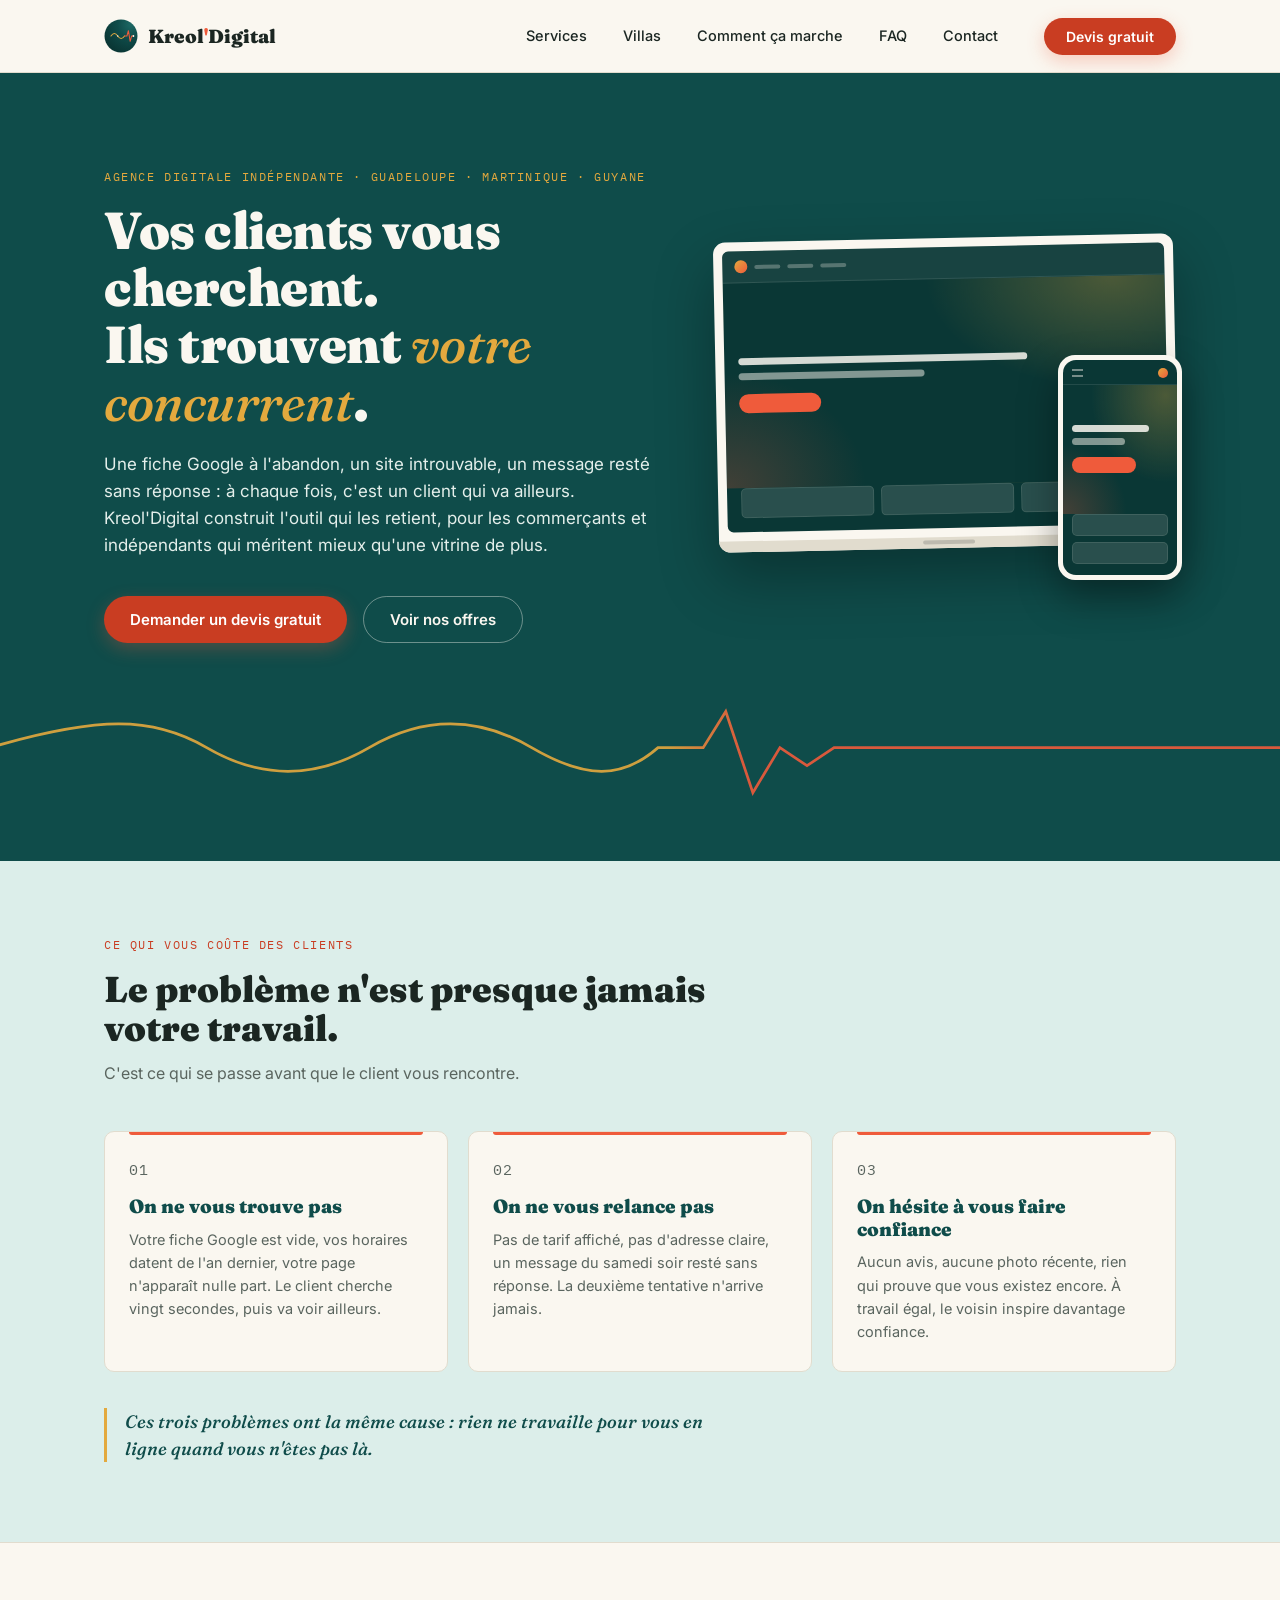
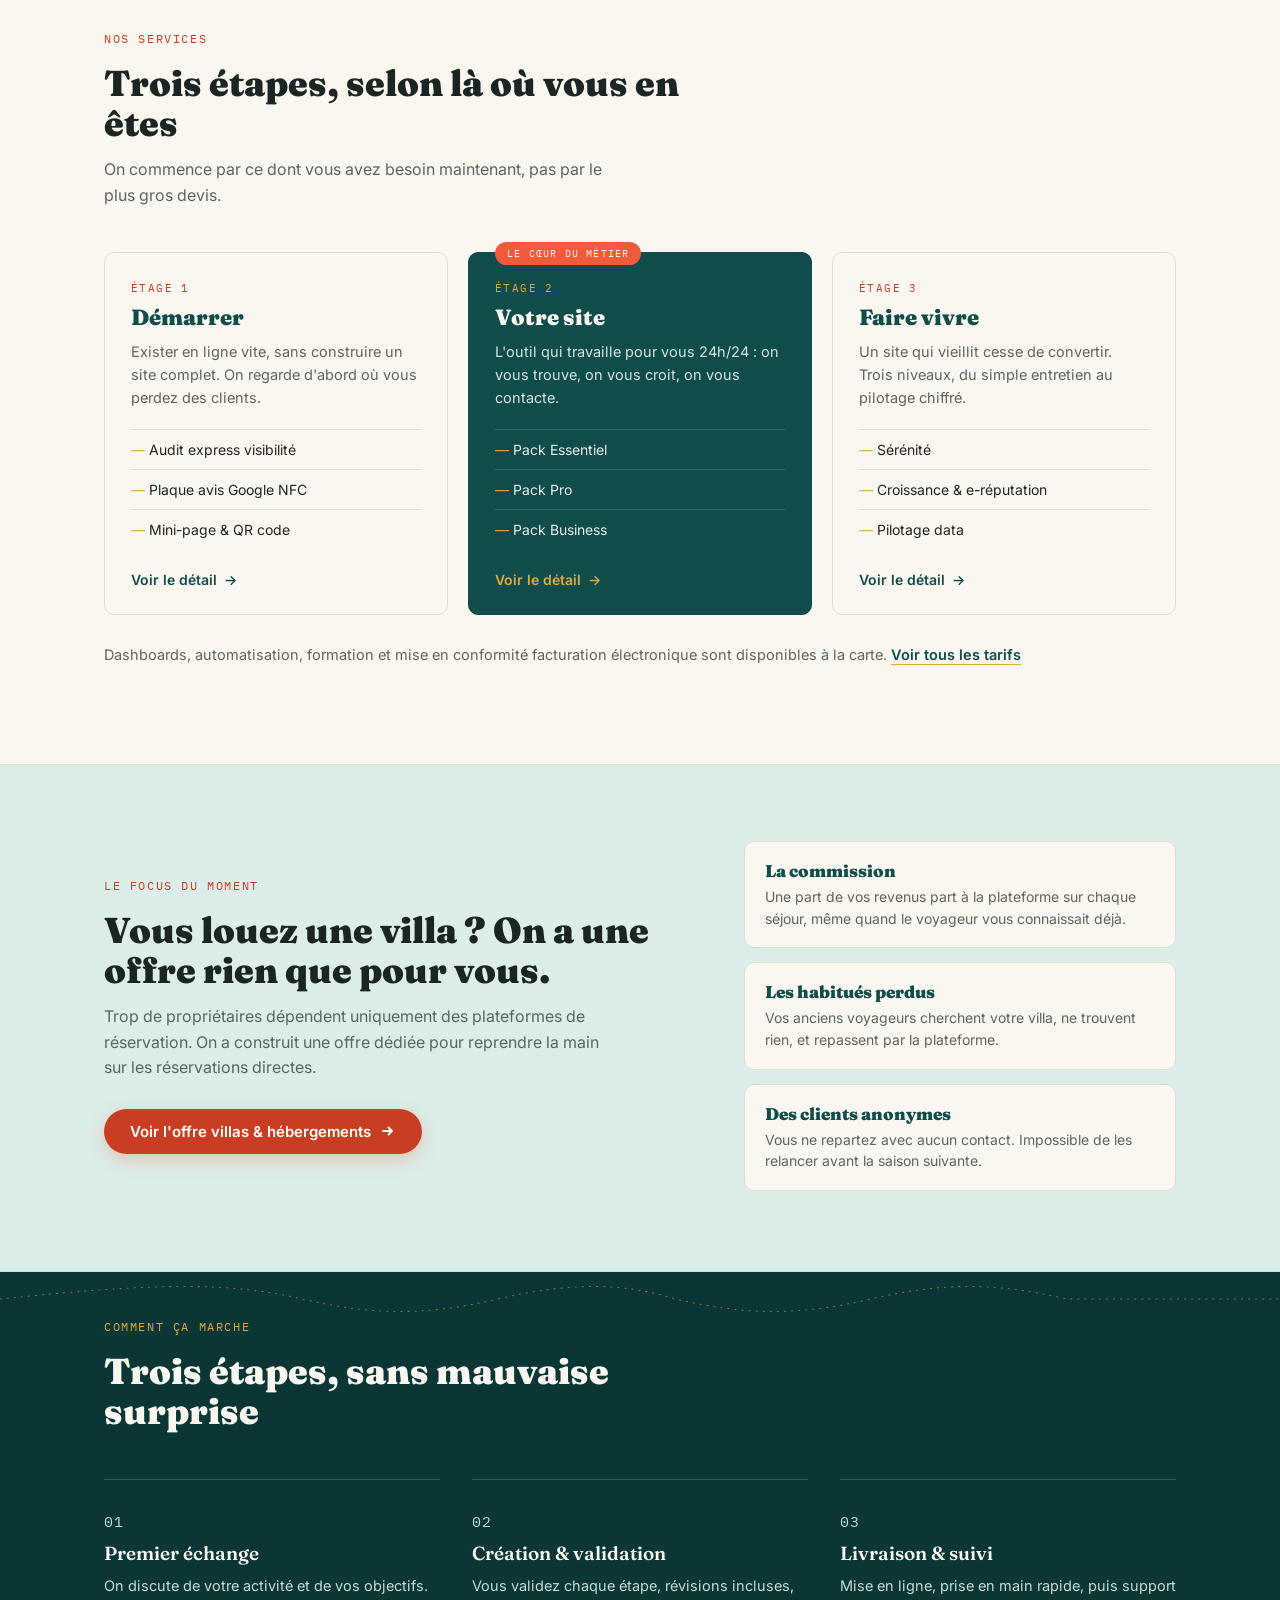
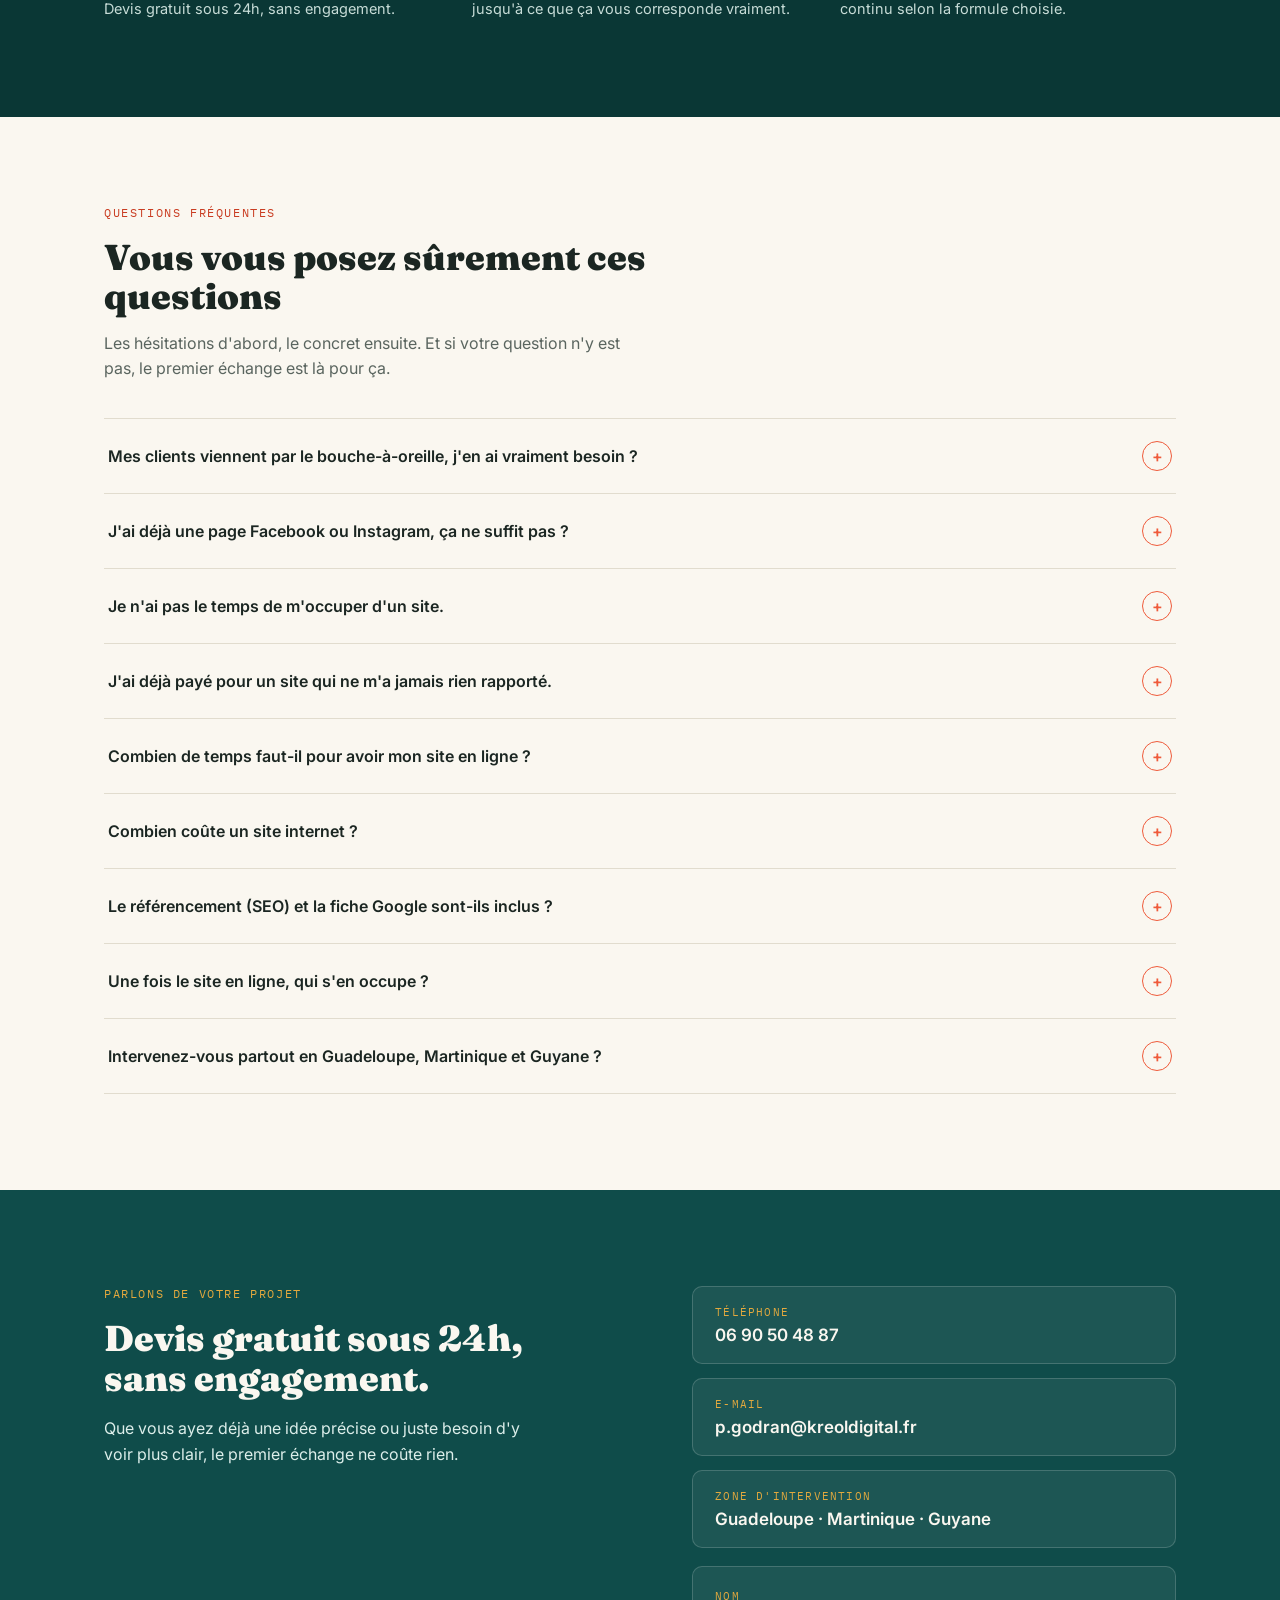
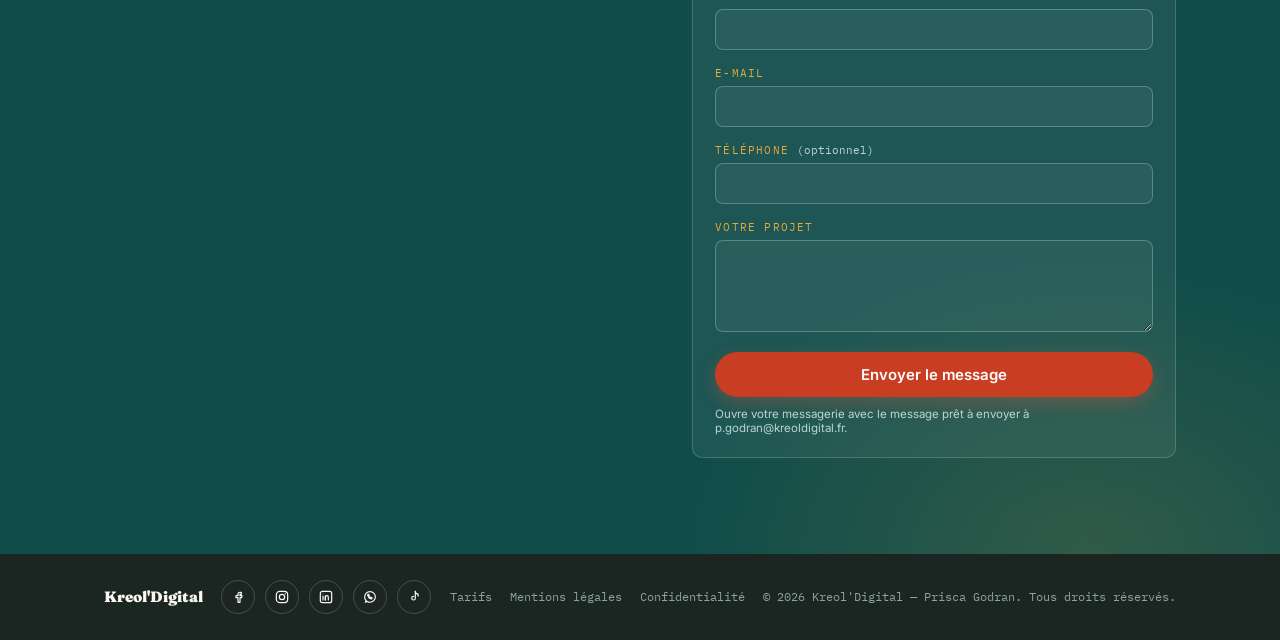
==== commit 8e8f6a87: "Site version 7.7" ====
--- a/index.html
+++ b/index.html
@@ -5,9 +5,24 @@
 <meta name="viewport" content="width=device-width, initial-scale=1.0">
 <title>Kreol'Digital | Agence digitale Guadeloupe, Martinique &amp; Guyane</title>
 <meta name="description" content="Sites internet, visibilité et pilotage digital pour les commerces et indépendants de Guadeloupe, Martinique et Guyane.">
+<link rel="canonical" href="https://kreoldigital.fr/">
+<!-- Aperçu lors d'un partage sur WhatsApp, LinkedIn, Facebook.
+     og-image.jpg doit faire 1200x630 px et être placée à la racine. -->
+<meta property="og:type" content="website">
+<meta property="og:site_name" content="Kreol'Digital">
+<meta property="og:locale" content="fr_FR">
+<meta property="og:url" content="https://kreoldigital.fr/">
+<meta property="og:title" content="Kreol'Digital — Vos clients vous cherchent. Ils trouvent votre concurrent.">
+<meta property="og:description" content="Agence digitale en Guadeloupe, Martinique et Guyane. Sites internet, fiche Google et visibilité locale pour commerçants et indépendants.">
+<meta property="og:image" content="https://kreoldigital.fr/og-image.jpg">
+<meta name="twitter:card" content="summary_large_image">
 <link rel="preconnect" href="https://fonts.googleapis.com">
 <link rel="preconnect" href="https://fonts.gstatic.com" crossorigin>
-<link href="https://fonts.googleapis.com/css2?family=Fraunces:ital,opsz,wght@0,9..144,500;0,9..144,600;0,9..144,900;1,9..144,500&family=Inter:wght@400;500;600;700&family=IBM+Plex+Mono:wght@400;500;600&display=swap" rel="stylesheet">
+<!-- Polices chargées sans bloquer le rendu : la page s'affiche en police système,
+     puis bascule dès que Fraunces/Inter sont prêtes (display=swap). -->
+<link rel="preload" as="style" href="https://fonts.googleapis.com/css2?family=Fraunces:ital,opsz,wght@0,9..144,500;0,9..144,600;0,9..144,900;1,9..144,500&family=Inter:wght@400;500;600&family=IBM+Plex+Mono:wght@400;500&display=swap">
+<link rel="stylesheet" href="https://fonts.googleapis.com/css2?family=Fraunces:ital,opsz,wght@0,9..144,500;0,9..144,600;0,9..144,900;1,9..144,500&family=Inter:wght@400;500;600&family=IBM+Plex+Mono:wght@400;500&display=swap" media="print" onload="this.media='all'">
+<noscript><link rel="stylesheet" href="https://fonts.googleapis.com/css2?family=Fraunces:ital,opsz,wght@0,9..144,500;0,9..144,600;0,9..144,900;1,9..144,500&family=Inter:wght@400;500;600&family=IBM+Plex+Mono:wght@400;500&display=swap"></noscript>
 <link rel="stylesheet" href="style.css">
 <link rel="icon" type="image/svg+xml" href="favicon.svg">
 <script>
@@ -18,7 +33,7 @@
   var r = document.documentElement;
   r.classList.add('is-loading');
   r.dataset.loadStart = Date.now();
-  setTimeout(function(){ r.classList.remove('is-loading'); }, 3500);
+  setTimeout(function(){ r.classList.remove('is-loading'); }, 6000);
 })();
 </script>
 </head>
@@ -38,7 +53,6 @@
       <circle class="pl-dot" cx="184" cy="100" r="6" fill="#FAF7F0"/>
     </g>
   </svg>
-  <span class="preloader-word">Kreol<em>'</em>Digital</span>
 </div>
 
 <!-- ============ HEADER ============ -->
@@ -61,9 +75,8 @@
 
     <nav class="main-nav" id="mainNav" aria-label="Navigation principale">
       <a href="#services">Services</a>
-      <a href="realisations.html">Réalisations</a>
+      <a href="site-internet-villa-guadeloupe.html">Villas</a>
       <a href="#process">Comment ça marche</a>
-      <a href="#avis">Avis</a>
       <a href="#faq">FAQ</a>
       <a href="#contact">Contact</a>
     </nav>
@@ -80,14 +93,48 @@
 
   <!-- ============ HERO ============ -->
   <section class="hero">
-    <div class="wrap hero-inner">
+    <div class="wrap hero-grid">
+      <div class="hero-inner">
       <p class="eyebrow">Agence digitale indépendante · Guadeloupe · Martinique · Guyane</p>
-      <h1 class="hero-title">La visibilité de votre entreprise,<br>pensée comme un <em>outil</em>.</h1>
-      <p class="hero-sub">Pas comme une vitrine de plus. Kreol'Digital accompagne les commerçants et
-        indépendants qui veulent être trouvés, inspirer confiance, et convertir chaque visite en client.</p>
+      <h1 class="hero-title">Vos clients vous cherchent.<br>Ils trouvent <em>votre concurrent</em>.</h1>
+      <p class="hero-sub">Une fiche Google à l'abandon, un site introuvable, un message resté sans réponse :
+        à chaque fois, c'est un client qui va ailleurs. Kreol'Digital construit l'outil qui les retient,
+        pour les commerçants et indépendants qui méritent mieux qu'une vitrine de plus.</p>
       <div class="hero-actions">
         <a href="#contact" class="btn btn-coral">Demander un devis gratuit</a>
         <a href="#services" class="btn btn-ghost">Voir nos offres</a>
+      </div>
+      </div>
+
+      <!-- Maquette décorative : uniquement des div et des dégradés, aucune image à charger. -->
+      <div class="hero-mockup" aria-hidden="true">
+        <div class="mk-laptop">
+          <div class="mk-screen">
+            <div class="mk-bar">
+              <span class="mk-logo"></span>
+              <span class="mk-nav"></span><span class="mk-nav"></span><span class="mk-nav"></span>
+            </div>
+            <div class="mk-banner">
+              <span class="mk-line w70"></span>
+              <span class="mk-line w45"></span>
+              <span class="mk-cta"></span>
+            </div>
+            <div class="mk-cards"><span></span><span></span><span></span></div>
+          </div>
+          <div class="mk-hinge"></div>
+        </div>
+
+        <div class="mk-phone">
+          <div class="mk-phone-screen">
+            <div class="mk-phone-bar"><span class="mk-burger"></span><span class="mk-logo sm"></span></div>
+            <div class="mk-phone-banner">
+              <span class="mk-line w80"></span>
+              <span class="mk-line w55"></span>
+              <span class="mk-cta sm"></span>
+            </div>
+            <div class="mk-phone-cards"><span></span><span></span></div>
+          </div>
+        </div>
       </div>
     </div>
     <svg class="hero-wave" viewBox="0 0 1440 100" preserveAspectRatio="none" aria-hidden="true">
@@ -106,39 +153,110 @@
   </section>
 
   <!-- ============ SERVICES ============ -->
+  <!-- ============ DOULEURS — nommer le problème avant d'annoncer les prix ============ -->
+  <section class="pain">
+    <div class="wrap">
+      <div class="pain-head">
+        <p class="eyebrow eyebrow-dark">Ce qui vous coûte des clients</p>
+        <h2 class="section-title">Le problème n'est presque jamais votre travail.</h2>
+        <p class="section-sub">C'est ce qui se passe avant que le client vous rencontre.</p>
+      </div>
+
+      <div class="pain-grid">
+        <div class="pain-card">
+          <p class="pain-num">01</p>
+          <h3>On ne vous trouve pas</h3>
+          <p>Votre fiche Google est vide, vos horaires datent de l'an dernier, votre page n'apparaît nulle part. Le client cherche vingt secondes, puis va voir ailleurs.</p>
+        </div>
+        <div class="pain-card">
+          <p class="pain-num">02</p>
+          <h3>On ne vous relance pas</h3>
+          <p>Pas de tarif affiché, pas d'adresse claire, un message du samedi soir resté sans réponse. La deuxième tentative n'arrive jamais.</p>
+        </div>
+        <div class="pain-card">
+          <p class="pain-num">03</p>
+          <h3>On hésite à vous faire confiance</h3>
+          <p>Aucun avis, aucune photo récente, rien qui prouve que vous existez encore. À travail égal, le voisin inspire davantage confiance.</p>
+        </div>
+      </div>
+
+      <p class="pain-bridge">Ces trois problèmes ont la même cause&nbsp;: rien ne travaille pour vous en ligne quand vous n'êtes pas là.</p>
+    </div>
+  </section>
+
+  <!-- ============ SERVICES — trois étages du parcours, détail sur tarifs.html ============ -->
   <section class="services" id="services">
     <div class="wrap">
       <p class="eyebrow eyebrow-dark">Nos services</p>
-      <h2 class="section-title">De la visibilité express au pilotage complet</h2>
-      <p class="section-sub">Un accompagnement qui grandit avec votre activité : commencez petit, évoluez quand vous êtes prêt.</p>
-
-      <div class="services-grid">
-        <article class="service-card">
-          <p class="service-price">Dès 35€</p>
-          <h3>Visibilité express</h3>
-          <p>Audit digital, support de contact sans-contact, QR code ou mini-page pour démarrer vite, sans engagement.</p>
-        </article>
-        <article class="service-card">
-          <p class="service-price">Dès 150€</p>
-          <h3>Optimisation fiche Google</h3>
-          <p>Restructuration complète de votre fiche Google Business (catégories, visuels, SEO).</p>
-        </article>
-        <article class="service-card service-card--featured">
-          <p class="service-price">Dès 790€</p>
-          <h3>Sites internet</h3>
-          <p>Site vitrine, prise de RDV, paiement en ligne ou boutique sur-mesure. Un outil qui travaille pour vous, pas juste une carte de visite.</p>
-        </article>
-        <article class="service-card">
-          <p class="service-price">Dès 39€<span>/mois</span></p>
-          <h3>Abonnements pilotage</h3>
-          <p>Maintenance, gestion des avis et réseaux, tableau de bord de suivi — pour ne plus jamais y penser.</p>
-        </article>
-        <article class="service-card">
-          <p class="service-price">Sur devis</p>
-          <h3>Services à la carte</h3>
-          <p>Dashboards data, automatisation, formation, mise en conformité facturation électronique.</p>
-        </article>
-      </div>
+      <h2 class="section-title">Trois étapes, selon là où vous en êtes</h2>
+      <p class="section-sub">On commence par ce dont vous avez besoin maintenant, pas par le plus gros devis.</p>
+
+      <div class="stage-grid">
+        <a class="stage-card" href="tarifs.html#demarrer">
+          <p class="stage-num">Étage 1</p>
+          <h3>Démarrer</h3>
+          <p class="stage-desc">Exister en ligne vite, sans construire un site complet. On regarde d'abord où vous perdez des clients.</p>
+          <ul class="stage-list">
+            <li>Audit express visibilité</li>
+            <li>Plaque avis Google NFC</li>
+            <li>Mini-page &amp; QR code</li>
+          </ul>
+          <span class="stage-link">Voir le détail</span>
+        </a>
+
+        <a class="stage-card stage-card--featured" href="tarifs.html#site">
+          <span class="stage-flag">Le cœur du métier</span>
+          <p class="stage-num">Étage 2</p>
+          <h3>Votre site</h3>
+          <p class="stage-desc">L'outil qui travaille pour vous 24h/24 : on vous trouve, on vous croit, on vous contacte.</p>
+          <ul class="stage-list">
+            <li>Pack Essentiel</li>
+            <li>Pack Pro</li>
+            <li>Pack Business</li>
+          </ul>
+          <span class="stage-link">Voir le détail</span>
+        </a>
+
+        <a class="stage-card" href="tarifs.html#faire-vivre">
+          <p class="stage-num">Étage 3</p>
+          <h3>Faire vivre</h3>
+          <p class="stage-desc">Un site qui vieillit cesse de convertir. Trois niveaux, du simple entretien au pilotage chiffré.</p>
+          <ul class="stage-list">
+            <li>Sérénité</li>
+            <li>Croissance &amp; e-réputation</li>
+            <li>Pilotage data</li>
+          </ul>
+          <span class="stage-link">Voir le détail</span>
+        </a>
+      </div>
+
+      <p class="stage-foot">
+        Dashboards, automatisation, formation et mise en conformité facturation électronique sont disponibles à la carte.
+        <a href="tarifs.html">Voir tous les tarifs</a>
+      </p>
+    </div>
+  </section>
+
+  <!-- ============ FOCUS VILLAS — passerelle vers la page dédiée ============ -->
+  <section class="focus-villa" id="focus">
+    <div class="wrap focus-villa-grid">
+      <div>
+        <p class="eyebrow eyebrow-dark">Le focus du moment</p>
+        <h2 class="section-title">Vous louez une villa&nbsp;? On a une offre rien que pour vous.</h2>
+        <p class="section-sub">Trop de propriétaires dépendent uniquement des plateformes de réservation. On a construit une offre dédiée pour reprendre la main sur les réservations directes.</p>
+        <a href="site-internet-villa-guadeloupe.html" class="btn btn-coral focus-villa-cta">
+          Voir l'offre villas &amp; hébergements
+          <svg width="16" height="16" viewBox="0 0 16 16" fill="none" aria-hidden="true">
+            <path d="M3 8h9M8.5 4.5 12 8l-3.5 3.5" stroke="currentColor" stroke-width="1.8" stroke-linecap="round" stroke-linejoin="round"/>
+          </svg>
+        </a>
+      </div>
+
+      <ul class="focus-villa-points">
+        <li><b>La commission</b><span>Une part de vos revenus part à la plateforme sur chaque séjour, même quand le voyageur vous connaissait déjà.</span></li>
+        <li><b>Les habitués perdus</b><span>Vos anciens voyageurs cherchent votre villa, ne trouvent rien, et repassent par la plateforme.</span></li>
+        <li><b>Des clients anonymes</b><span>Vous ne repartez avec aucun contact. Impossible de les relancer avant la saison suivante.</span></li>
+      </ul>
     </div>
   </section>
 
@@ -172,17 +290,19 @@
     </div>
   </section>
 
-  <!-- ============ AVIS ============ -->
+  <!-- ============ AVIS — MASQUÉE EN ATTENDANT DE VRAIS RETOURS ============
+
+       POUR LA RÉAFFICHER :
+       1. Remplir le tableau `testimonials` en haut de script.js avec de vrais avis
+          (un objet { name, role, text, rating } par avis).
+       2. Retirer cette ouverture de commentaire et la fermeture plus bas.
+       3. Remettre le lien de menu : <a href="#avis">Avis</a>, entre "Comment ça marche" et "FAQ".
+       Le CSS et le carrousel sont restés en place, rien d'autre à faire.
+
   <section class="avis" id="avis">
     <div class="wrap">
       <p class="eyebrow eyebrow-dark">Ils nous font confiance</p>
       <h2 class="section-title">Ce que disent nos clients</h2>
-
-      <!--
-        À COMPLÉTER : les avis clients sont chargés depuis le tableau `testimonials`
-        tout en haut de script.js — il suffit d'ajouter un objet { name, role, text, rating }
-        par avis, sans toucher au HTML. Le carrousel s'adapte automatiquement au nombre d'avis.
-      -->
       <div class="testimonial-carousel">
         <div class="testimonial-track" id="testimonialTrack" aria-live="polite"></div>
         <div class="testimonial-controls">
@@ -194,12 +314,14 @@
     </div>
   </section>
 
+  ============================================================================ -->
+
   <!-- ============ FAQ ============ -->
   <section class="faq" id="faq">
     <div class="wrap">
       <p class="eyebrow eyebrow-dark">Questions fréquentes</p>
       <h2 class="section-title">Vous vous posez sûrement ces questions</h2>
-      <p class="section-sub">Et si la réponse n'y est pas, le premier échange est là pour ça.</p>
+      <p class="section-sub">Les hésitations d'abord, le concret ensuite. Et si votre question n'y est pas, le premier échange est là pour ça.</p>
 
       <!--
         À COMPLÉTER : remplacez le texte "À compléter." de chaque .faq-answer
@@ -209,52 +331,66 @@
       <div class="faq-list">
         <div class="faq-item">
           <button class="faq-question" aria-expanded="false">
+            <span>Mes clients viennent par le bouche-à-oreille, j'en ai vraiment besoin ?</span>
+            <span class="faq-icon">+</span>
+          </button>
+          <div class="faq-answer"><p>Le bouche-à-oreille reste votre meilleur canal, et un site ne le remplace pas. Mais il finit presque toujours sur Google : la personne à qui on vous a recommandé tape votre nom avant d'appeler. Si elle ne trouve rien, ou une page qui n'a pas bougé depuis deux ans, la recommandation perd de sa force. Le site ne remplace pas le bouche-à-oreille, il l'empêche de se perdre en route.</p></div>
+        </div>
+<div class="faq-item">
+          <button class="faq-question" aria-expanded="false">
+            <span>J'ai déjà une page Facebook ou Instagram, ça ne suffit pas ?</span>
+            <span class="faq-icon">+</span>
+          </button>
+          <div class="faq-answer"><p>Elles sont utiles et on ne vous dira jamais de les abandonner. Mais vous y êtes locataire : c'est l'algorithme qui décide qui voit vos publications, vos anciennes publications deviennent introuvables au bout de quelques semaines, et vous ne repartez avec aucun contact client. Un site est le seul endroit en ligne qui vous appartienne vraiment, et le seul que Google propose quand on cherche votre métier.</p></div>
+        </div>
+<div class="faq-item">
+          <button class="faq-question" aria-expanded="false">
+            <span>Je n'ai pas le temps de m'occuper d'un site.</span>
+            <span class="faq-icon">+</span>
+          </button>
+          <div class="faq-answer"><p>C'est justement la raison d'être de l'accompagnement. Concrètement, ce qu'on attend de vous tient en trois choses : un premier échange d'une demi-heure, vos photos et informations pratiques, puis une relecture avant mise en ligne. Le reste, textes compris, est de notre côté. Et si vous ne voulez pas y toucher ensuite, l'abonnement de pilotage existe pour ça.</p></div>
+        </div>
+<div class="faq-item">
+          <button class="faq-question" aria-expanded="false">
+            <span>J'ai déjà payé pour un site qui ne m'a jamais rien rapporté.</span>
+            <span class="faq-icon">+</span>
+          </button>
+          <div class="faq-answer"><p>C'est fréquent, et ce n'est presque jamais une question de design. Un site ne rapporte rien quand on ne lui a assigné aucune tâche : personne n'a défini ce que le visiteur doit faire en arrivant. On commence donc par là — appeler, réserver, demander un devis, venir en boutique — et le site est construit autour de cette action. Si votre site actuel est récupérable, on vous le dira plutôt que de tout refaire.</p></div>
+        </div>
+<div class="faq-item">
+          <button class="faq-question" aria-expanded="false">
             <span>Combien de temps faut-il pour avoir mon site en ligne ?</span>
             <span class="faq-icon">+</span>
           </button>
           <div class="faq-answer"><p>Le délai dépend de la formule choisie et de la complexité du projet. En moyenne, il est de 2 semaines. Après le premier échange, vous recevez un planning précis avec votre devis gratuit — chaque étape est ensuite validée avec vous jusqu'à la mise en ligne.</p></div>
         </div>
+<div class="faq-item">
+          <button class="faq-question" aria-expanded="false">
+            <span>Combien coûte un site internet ?</span>
+            <span class="faq-icon">+</span>
+          </button>
+          <div class="faq-answer"><p>Nos sites internet démarrent à 790€ (site vitrine, prise de RDV, paiement en ligne ou boutique sur-mesure selon vos besoins). Le tarif exact dépend des fonctionnalités souhaitées; il est toujours fixé avant le début du projet, sans surprise.</p></div>
+        </div>
+<div class="faq-item">
+          <button class="faq-question" aria-expanded="false">
+            <span>Le référencement (SEO) et la fiche Google sont-ils inclus ?</span>
+            <span class="faq-icon">+</span>
+          </button>
+          <div class="faq-answer"><p>Les bases du SEO (structure, titres, temps de chargement) sont incluses dans la création de votre site. L'optimisation complète de votre fiche Google Business (catégories, visuels, SEO local) est disponible en option, dès 150€.</p></div>
+        </div>
         <div class="faq-item">
           <button class="faq-question" aria-expanded="false">
+            <span>Une fois le site en ligne, qui s'en occupe&nbsp;?</span>
+            <span class="faq-icon">+</span>
+          </button>
+          <div class="faq-answer"><p>Vous, ou nous, selon ce qui vous arrange. Certaines formules sont conçues pour que vous modifiiez textes, photos et horaires en autonomie. Si vous préférez ne plus y penser, il existe trois paliers d'abonnement&nbsp;: <b>Sérénité</b> (39&nbsp;€/mois) pour l'hébergement, les sauvegardes, la sécurité et les petites mises à jour de contenu&nbsp;; <b>Croissance &amp; e-réputation</b> (149&nbsp;€/mois) qui ajoute la modération et les réponses à vos avis Google, vos publications et vos réseaux&nbsp;; <b>Pilotage data</b> (279&nbsp;€/mois) qui y ajoute un tableau de bord mensuel de votre trafic, vos avis et vos conversions. Sérénité et Croissance incluent en plus un compte-rendu trimestriel sur l'état de votre site. Tout fonctionne au mois, sans durée minimale&nbsp;: vous changez de palier, mettez en pause ou arrêtez quand votre activité l'exige. L'objectif n'est pas de vous retenir par un contrat, mais que le service vous soit assez utile pour que vous ayez envie de le garder.</p></div>
+        </div>
+<div class="faq-item">
+          <button class="faq-question" aria-expanded="false">
             <span>Intervenez-vous partout en Guadeloupe, Martinique et Guyane ?</span>
             <span class="faq-icon">+</span>
           </button>
           <div class="faq-answer"><p>Oui. La majorité de l'accompagnement se fait à distance (visio, e-mail, téléphone), ce qui permet d'intervenir sur les trois territoires sans contrainte de déplacement.</p></div>
-        </div>
-        <div class="faq-item">
-          <button class="faq-question" aria-expanded="false">
-            <span>Combien coûte un site internet ?</span>
-            <span class="faq-icon">+</span>
-          </button>
-          <div class="faq-answer"><p>Nos sites internet démarrent à 790€ (site vitrine, prise de RDV, paiement en ligne ou boutique sur-mesure selon vos besoins). Le tarif exact dépend des fonctionnalités souhaitées; il est toujours fixé avant le début du projet, sans surprise.</p></div>
-        </div>
-        <div class="faq-item">
-          <button class="faq-question" aria-expanded="false">
-            <span>Que se passe-t-il une fois le site en ligne ?</span>
-            <span class="faq-icon">+</span>
-          </button>
-          <div class="faq-answer"><p>Vous êtes libre de gérer votre site seul(e), ou de souscrire à un abonnement de pilotage (dès 39€/mois) pour la maintenance, la gestion des avis et réseaux, et un tableau de bord de suivi — pour ne plus jamais y penser.</p></div>
-        </div>
-        <div class="faq-item">
-          <button class="faq-question" aria-expanded="false">
-            <span>Puis-je modifier moi-même le contenu de mon site ensuite ?</span>
-            <span class="faq-icon">+</span>
-          </button>
-          <div class="faq-answer"><p>Ça dépend de la formule choisie : certains sites sont conçus pour que vous puissiez modifier textes et images en autonomie, d'autres sont pris en charge via l'abonnement de pilotage. On en discute ensemble dès le premier échange pour choisir ce qui vous convient.</p></div>
-        </div>
-        <div class="faq-item">
-          <button class="faq-question" aria-expanded="false">
-            <span>Le référencement (SEO) et la fiche Google sont-ils inclus ?</span>
-            <span class="faq-icon">+</span>
-          </button>
-          <div class="faq-answer"><p>Les bases du SEO (structure, titres, temps de chargement) sont incluses dans la création de votre site. L'optimisation complète de votre fiche Google Business (catégories, visuels, SEO local) est disponible en option, dès 150€.</p></div>
-        </div>
-        <div class="faq-item">
-          <button class="faq-question" aria-expanded="false">
-            <span>Faut-il un engagement long terme sur les abonnements de pilotage ?</span>
-            <span class="faq-icon">+</span>
-          </button>
-          <div class="faq-answer"><p>Non. Les abonnements fonctionnent au mois, sans durée minimale imposée : vous pouvez changer de formule, mettre en pause ou arrêter selon l'évolution de votre activité. L'objectif n'est pas de vous retenir par un contrat, mais que le service vous soit assez utile pour que vous ayez envie de le garder.</p></div>
         </div>
       </div>
     </div>
@@ -333,6 +469,7 @@
       </a>
     </nav>
     <nav class="footer-links" aria-label="Liens légaux">
+      <a href="tarifs.html">Tarifs</a>
       <a href="mentions-legales.html">Mentions légales</a>
       <a href="politique-confidentialite.html">Confidentialité</a>
     </nav>
--- a/style.css
+++ b/style.css
@@ -15,9 +15,11 @@
   --line: #E1DCCE;
   --muted: #5A655F;
 
-  --font-display: 'Fraunces', serif;
-  --font-body: 'Inter', sans-serif;
-  --font-mono: 'IBM Plex Mono', monospace;
+  /* Replis choisis pour leurs proportions proches : la bascule se voit à peine
+     pendant le chargement des polices. */
+  --font-display: 'Fraunces', Georgia, 'Times New Roman', serif;
+  --font-body: 'Inter', system-ui, -apple-system, 'Segoe UI', Roboto, sans-serif;
+  --font-mono: 'IBM Plex Mono', ui-monospace, 'SFMono-Regular', Consolas, monospace;
 
   --wrap: 1120px;
   --radius: 10px;
@@ -38,6 +40,7 @@
 
 h1,h2,h3{ font-family: var(--font-display); font-weight:900; line-height:1.1; margin:0; }
 p{ margin:0; }
+b, strong{ font-weight:600; } /* 700 n'est plus chargé : on reste sur une graisse disponible */
 
 @media (prefers-reduced-motion: reduce){
   html{ scroll-behavior:auto; }
@@ -155,8 +158,6 @@
 .hero-inner > *{
   transition: opacity .7s ease, transform .7s cubic-bezier(.22,1,.36,1);
 }
-.js-anim .hero-inner > *{ opacity:0; transform: translateY(20px); }
-.js-anim .hero-inner > *.is-visible{ opacity:1; transform:none; }
 
 .hero-wave{ width:100%; height:auto; margin-top:64px; opacity:0.9; }
 #heroWavePath{
@@ -236,8 +237,6 @@
   padding: 28px 24px;
   transition: opacity .5s ease, transform .5s ease, box-shadow .2s ease, border-color .2s ease;
 }
-.js-anim .service-card{ opacity:0; transform: translateY(16px); }
-.js-anim .service-card.is-visible{ opacity:1; transform:none; }
 .service-card:hover{ box-shadow: 0 12px 28px rgba(15,76,74,0.10); border-color: rgba(15,76,74,0.2); }
 .service-card--featured{ background: var(--lagoon); border-color: var(--lagoon); }
 .service-card--featured h3, .service-card--featured p{ color: var(--foam); }
@@ -269,15 +268,11 @@
   padding-top:20px;
   transition: opacity .5s ease, transform .5s ease;
 }
-.js-anim .step{ opacity:0; transform: translateY(16px); }
-.js-anim .step.is-visible{ opacity:1; transform:none; }
 .step-num{
   font-family: var(--font-mono); font-size:13px; color: var(--gold); letter-spacing:1px;
   display:inline-block;
   transition: opacity .5s ease, transform .5s cubic-bezier(.34,1.56,.64,1);
 }
-.js-anim .step-num{ opacity:0; transform: scale(0.4) translateY(10px); }
-.js-anim .step-num.is-visible{ opacity:1; transform: scale(1) translateY(0); }
 .step h3{ font-family: var(--font-display); font-weight:600; font-size:19px; color: var(--foam); margin-top:10px; }
 .step p{ font-size:14.5px; line-height:1.6; color:#C7DCD7; margin-top:10px; }
 
@@ -314,12 +309,20 @@
   transition: border-color .15s ease, background-color .15s ease;
 }
 .t-btn:hover{ border-color: var(--coral); background: #fff5f2; }
-.t-dots{ display:flex; gap:8px; }
+.t-dots{ display:flex; gap:4px; }
+/* Zone tactile de 28px minimum, puce visuelle de 8px dessinée au centre. */
 .t-dot{
-  width:8px; height:8px; border-radius:50%; background: var(--line);
-  border:none; cursor:pointer; padding:0; transition: background-color .2s ease, transform .2s ease;
-}
-.t-dot.is-active{ background: var(--coral); transform: scale(1.2); }
+  width:28px; height:28px; border-radius:50%; background:none;
+  border:none; cursor:pointer; padding:0; position:relative;
+  -webkit-tap-highlight-color: transparent;
+}
+.t-dot::before{
+  content:""; position:absolute; top:50%; left:50%;
+  width:8px; height:8px; margin:-4px 0 0 -4px; border-radius:50%;
+  background: var(--line);
+  transition: background-color .2s ease, transform .2s ease;
+}
+.t-dot.is-active::before{ background: var(--coral); transform: scale(1.25); }
 
 /* ==========================================================================
    Contact (dark band)
@@ -453,26 +456,439 @@
   position:fixed; inset:0; z-index:9999;
   display:flex; flex-direction:column; align-items:center; justify-content:center; gap:22px;
   background: var(--foam);
-  transition: opacity .55s ease, visibility .55s ease;
+  transition: opacity .32s ease, visibility .32s ease;
 }
 /* Visible uniquement tant que <html> porte la classe .is-loading */
 html:not(.is-loading) .preloader{ opacity:0; visibility:hidden; pointer-events:none; }
 html.is-loading, html.is-loading body{ overflow:hidden; }
 
 .preloader-mark{ width:130px; height:130px; }
-.preloader-mark .pl-disc{ transform-origin:100px 100px; animation: plDisc .7s cubic-bezier(.2,.8,.3,1) both; }
-.preloader-mark .pl-wave{ stroke-dasharray:130; stroke-dashoffset:130; animation: plDraw .9s ease-out .25s forwards; }
-.preloader-mark .pl-pulse{ stroke-dasharray:190; stroke-dashoffset:190; animation: plDraw 1s ease-out .75s forwards; }
-.preloader-mark .pl-dot{ opacity:0; animation: plDot .4s ease-out 1.45s forwards; }
-
-.preloader-word{
-  font-family: var(--font-display); font-weight:900; font-size:22px; letter-spacing:-.01em;
-  color: var(--lagoon); opacity:0;
-  animation: plWord .6s ease-out 1.1s forwards;
-}
-.preloader-word em{ font-style:normal; color: var(--coral); }
+.preloader-mark .pl-disc{ transform-origin:100px 100px; animation: plDisc .38s cubic-bezier(.2,.8,.3,1) both; }
+.preloader-mark .pl-wave{ stroke-dasharray:130; stroke-dashoffset:130; animation: plDraw .42s ease-out .12s forwards; }
+.preloader-mark .pl-pulse{ stroke-dasharray:190; stroke-dashoffset:190; animation: plDraw .46s ease-out .40s forwards; }
+.preloader-mark .pl-dot{ opacity:0; animation: plDot .22s ease-out .78s forwards; }
+
 
 @keyframes plDisc{ from{ opacity:0; transform:scale(.86); } to{ opacity:1; transform:none; } }
 @keyframes plDraw{ to{ stroke-dashoffset:0; } }
 @keyframes plDot{ to{ opacity:1; } }
-@keyframes plWord{ from{ opacity:0; transform:translateY(8px); } to{ opacity:1; transform:none; } }
+
+/* ==========================================================================
+   Focus villas — passerelle vers la page dédiée
+   ========================================================================== */
+.focus-villa{
+  background: var(--teal-tint);
+  border-top: 1px solid var(--line);
+  border-bottom: 1px solid var(--line);
+  padding: 76px 0 80px;
+}
+.focus-villa-grid{
+  display:grid; grid-template-columns: 1.15fr 0.85fr;
+  gap:56px; align-items:center;
+}
+@media (max-width:900px){ .focus-villa-grid{ grid-template-columns:1fr; gap:36px; } }
+
+.focus-villa-cta{
+  display:inline-flex; align-items:center; gap:9px; margin-top:28px;
+}
+.focus-villa-cta svg{ transition: transform .18s ease; }
+.focus-villa-cta:hover svg{ transform: translateX(3px); }
+
+.focus-villa-points{ list-style:none; margin:0; padding:0; display:grid; gap:14px; }
+.focus-villa-points li{
+  background: var(--foam);
+  border:1px solid var(--line);
+  border-radius: var(--radius);
+  padding:18px 20px;
+}
+.focus-villa-points b{
+  display:block; font-family: var(--font-display); font-weight:900;
+  font-size:17px; color: var(--lagoon); margin-bottom:5px;
+}
+.focus-villa-points span{ font-size:14px; color: var(--muted); line-height:1.55; }
+
+/* ==========================================================================
+   Hero — maquette ordinateur + téléphone
+   100 % CSS : aucune image, aucune requête supplémentaire.
+   ========================================================================== */
+.hero-grid{
+  display:grid; grid-template-columns: 1fr 0.82fr;
+  gap:52px; align-items:center;
+}
+@media (max-width:980px){
+  .hero-grid{ grid-template-columns:1fr; gap:44px; }
+}
+
+.hero-mockup{ position:relative; padding-bottom:26px; }
+
+/* ----- Ordinateur portable ----- */
+.mk-laptop{
+  background: var(--foam);
+  border-radius:12px;
+  padding:9px 9px 0;
+  box-shadow: 0 26px 60px rgba(0,0,0,0.32);
+  transform: rotate(-1.2deg);
+}
+.mk-screen{
+  background: var(--lagoon-deep);
+  border-radius:6px;
+  overflow:hidden;
+  aspect-ratio: 16 / 10.2;
+  display:flex; flex-direction:column;
+}
+.mk-hinge{
+  height:11px; margin:9px -9px 0;
+  background: var(--line);
+  border-radius:0 0 12px 12px;
+  position:relative;
+}
+.mk-hinge::after{
+  content:""; position:absolute; left:50%; top:3px;
+  width:52px; height:4px; margin-left:-26px;
+  background: rgba(27,38,34,0.18); border-radius:3px;
+}
+
+/* barre de navigation de la maquette */
+.mk-bar{
+  display:flex; align-items:center; gap:7px;
+  padding:9px 12px;
+  background: rgba(250,247,240,0.06);
+  border-bottom:1px solid rgba(250,247,240,0.10);
+}
+.mk-logo{
+  width:13px; height:13px; border-radius:50%;
+  background: linear-gradient(135deg, var(--gold), var(--coral));
+  flex-shrink:0;
+}
+.mk-logo.sm{ width:10px; height:10px; }
+.mk-nav{
+  height:4px; width:26px; border-radius:2px;
+  background: rgba(250,247,240,0.28);
+}
+.mk-nav:first-of-type{ margin-left:auto; }
+
+/* bandeau principal de la maquette */
+.mk-banner{
+  flex:1; padding:16px 14px;
+  display:flex; flex-direction:column; justify-content:center; gap:8px;
+  background-image: radial-gradient(ellipse 300px 180px at 88% 0%, rgba(227,169,62,0.30), transparent 62%),
+                    radial-gradient(ellipse 240px 200px at 0% 100%, rgba(239,91,59,0.24), transparent 58%);
+}
+.mk-line{ height:7px; border-radius:4px; background: rgba(250,247,240,0.85); }
+.mk-line.w70{ width:70%; }
+.mk-line.w45{ width:45%; background: rgba(250,247,240,0.5); }
+.mk-line.w80{ width:80%; }
+.mk-line.w55{ width:55%; background: rgba(250,247,240,0.5); }
+.mk-cta{
+  width:82px; height:19px; border-radius:100px;
+  background: var(--coral); margin-top:6px;
+}
+.mk-cta.sm{ width:64px; height:16px; }
+
+/* rangée de cartes */
+.mk-cards{ display:flex; gap:7px; padding:0 14px 14px; }
+.mk-cards span{
+  flex:1; height:30px; border-radius:5px;
+  background: rgba(250,247,240,0.13);
+  border:1px solid rgba(250,247,240,0.10);
+}
+
+/* ----- Téléphone ----- */
+.mk-phone{
+  position:absolute; right:-6px; bottom:-6px;
+  width:27%; max-width:132px;
+  background: var(--foam);
+  border-radius:17px; padding:5px;
+  box-shadow: 0 18px 38px rgba(0,0,0,0.36);
+  animation: mkFloat 4.5s ease-in-out infinite alternate;
+}
+.mk-phone-screen{
+  background: var(--lagoon-deep);
+  border-radius:13px; overflow:hidden;
+  aspect-ratio: 9 / 17;
+  display:flex; flex-direction:column;
+}
+.mk-phone-bar{
+  display:flex; align-items:center; justify-content:space-between;
+  padding:8px 9px 6px;
+  border-bottom:1px solid rgba(250,247,240,0.10);
+}
+.mk-burger{
+  width:11px; height:8px;
+  border-top:2px solid rgba(250,247,240,0.45);
+  border-bottom:2px solid rgba(250,247,240,0.45);
+}
+.mk-phone-banner{
+  flex:1; padding:12px 9px;
+  display:flex; flex-direction:column; justify-content:center; gap:6px;
+  background-image: radial-gradient(ellipse 120px 140px at 90% 8%, rgba(227,169,62,0.30), transparent 62%),
+                    radial-gradient(ellipse 110px 120px at 0% 100%, rgba(239,91,59,0.26), transparent 58%);
+}
+.mk-phone-cards{ display:flex; flex-direction:column; gap:6px; padding:0 9px 11px; }
+.mk-phone-cards span{
+  height:22px; border-radius:5px;
+  background: rgba(250,247,240,0.13);
+  border:1px solid rgba(250,247,240,0.10);
+}
+
+@keyframes mkFloat{
+  from{ transform: translateY(0); }
+  to{ transform: translateY(-9px); }
+}
+@media (prefers-reduced-motion: reduce){
+  .mk-phone{ animation:none; }
+}
+
+/* sur mobile la maquette passe sous le texte, un peu réduite */
+@media (max-width:980px){
+  .hero-mockup{ max-width:420px; margin:0 auto; }
+}
+@media (max-width:560px){
+  .hero-mockup{ max-width:320px; }
+  .mk-cards span{ height:22px; }
+}
+
+/* ==========================================================================
+   Bande "douleurs" — nomme le problème juste avant la grille de prix
+   ========================================================================== */
+.pain{
+  background: var(--teal-tint);
+  border-bottom: 1px solid var(--line);
+  padding: 76px 0 80px;
+}
+.pain-head{ max-width:640px; margin-bottom:44px; }
+.pain-head .section-sub{ margin-top:12px; }
+
+.pain-grid{
+  display:grid; grid-template-columns: repeat(3, 1fr); gap:20px;
+}
+@media (max-width:900px){ .pain-grid{ grid-template-columns:1fr; } }
+
+.pain-card{
+  background: var(--foam);
+  border:1px solid var(--line);
+  border-radius: var(--radius);
+  padding:26px 24px 28px;
+  position:relative;
+}
+.pain-card::before{
+  content:""; position:absolute; top:0; left:24px; right:24px;
+  height:3px; border-radius:0 0 3px 3px;
+  background: var(--coral);
+}
+.pain-num{
+  font-family: var(--font-mono); font-size:12px; letter-spacing:1.4px;
+  color: var(--coral-dark); margin-bottom:14px;
+}
+.pain-card h3{
+  font-family: var(--font-display); font-weight:900;
+  font-size:19px; color: var(--lagoon); margin-bottom:10px; line-height:1.2;
+}
+.pain-card p{ font-size:14.5px; color: var(--muted); line-height:1.6; }
+
+.pain-bridge{
+  margin-top:36px; max-width:640px;
+  font-family: var(--font-display); font-weight:500; font-style:italic;
+  font-size:18px; line-height:1.5; color: var(--lagoon);
+  border-left:3px solid var(--gold); padding-left:18px;
+}
+
+/* révélation au scroll, même motif que les cartes services */
+.pain-card{ transition: opacity .7s ease, transform .7s cubic-bezier(.22,1,.36,1); }
+
+/* ==========================================================================
+   Services — les trois étages du parcours (accueil)
+   ========================================================================== */
+.stage-grid{
+  display:grid; grid-template-columns: repeat(3, 1fr); gap:20px; margin-top:44px;
+}
+@media (max-width:900px){ .stage-grid{ grid-template-columns:1fr; } }
+
+.stage-card{
+  display:flex; flex-direction:column;
+  background: var(--foam);
+  border:1px solid var(--line);
+  border-radius: var(--radius);
+  padding:28px 26px 26px;
+  position:relative;
+  transition: transform .18s ease, box-shadow .18s ease, border-color .18s ease;
+}
+.stage-card:hover{
+  transform: translateY(-3px);
+  border-color: var(--lagoon-light);
+  box-shadow: 0 14px 34px rgba(15,76,74,0.12);
+}
+.stage-card--featured{
+  background: var(--lagoon);
+  border-color: var(--lagoon);
+}
+.stage-flag{
+  position:absolute; top:-11px; left:26px;
+  background: var(--coral); color: var(--foam);
+  font-family: var(--font-mono); font-size:10px; letter-spacing:1.2px;
+  text-transform:uppercase; padding:5px 12px; border-radius:100px;
+}
+.stage-num{
+  font-family: var(--font-mono); font-size:11px; letter-spacing:1.4px;
+  text-transform:uppercase; color: var(--coral-dark); margin-bottom:10px;
+}
+.stage-card--featured .stage-num{ color: var(--gold); }
+.stage-card h3{
+  font-family: var(--font-display); font-weight:900;
+  font-size:22px; color: var(--lagoon); margin-bottom:10px;
+}
+.stage-card--featured h3{ color: var(--foam); }
+.stage-desc{ font-size:14.5px; color: var(--muted); line-height:1.6; margin-bottom:20px; }
+.stage-card--featured .stage-desc{ color:#D6E7E3; }
+
+.stage-list{ list-style:none; margin:0 0 22px; padding:0; flex:1; }
+.stage-list li{
+  font-size:14px; color: var(--ink);
+  padding:11px 0 11px 18px; border-top:1px solid var(--line);
+  position:relative;
+}
+.stage-list li::before{
+  content:"—"; position:absolute; left:0; color: var(--gold);
+}
+.stage-list li b{
+  font-family: var(--font-mono); font-size:13.5px; font-weight:500;
+  color: var(--coral-dark); white-space:nowrap;
+}
+.stage-card--featured .stage-list li{ color:#EAF3F1; border-top-color: rgba(250,247,240,0.16); }
+.stage-card--featured .stage-list li b{ color: var(--gold); }
+
+.stage-link{
+  font-size:14px; font-weight:600; color: var(--lagoon);
+  display:inline-flex; align-items:center; gap:7px;
+}
+.stage-link::after{ content:"→"; transition: transform .18s ease; }
+.stage-card:hover .stage-link::after{ transform: translateX(3px); }
+.stage-card--featured .stage-link{ color: var(--gold); }
+
+.stage-foot{
+  margin-top:28px; font-size:14.5px; color: var(--muted); line-height:1.7;
+}
+.stage-foot a{
+  color: var(--lagoon); font-weight:600;
+  border-bottom:1.5px solid var(--gold); padding-bottom:1px;
+}
+
+/* révélation au scroll, même motif que les autres cartes */
+.stage-card{ transition: opacity .7s ease, transform .7s cubic-bezier(.22,1,.36,1), box-shadow .18s ease, border-color .18s ease; }
+
+/* ==========================================================================
+   Page tarifs
+   ========================================================================== */
+.tarifs-hero{
+  background: var(--lagoon); color: var(--foam);
+  padding: 88px 0 72px; position:relative; overflow:hidden;
+}
+.tarifs-hero .hero-title{ max-width:640px; }
+.tarifs-hero .hero-sub{ color:#E4EFEB; }
+.tarifs-tva{
+  margin-top:26px; font-family: var(--font-mono); font-size:12.5px;
+  color: rgba(250,247,240,0.62); line-height:1.6;
+  border-left:2px solid var(--gold); padding-left:14px; max-width:520px;
+}
+
+.tarif-etage{ padding:84px 0; background: var(--foam); }
+.tarif-etage--alt{ background: var(--teal-tint); }
+.etage-head{ max-width:660px; margin-bottom:40px; }
+.etage-head .section-sub{ margin-top:12px; }
+
+/* lignes de catalogue */
+.tarif-list{ border-top:1px solid var(--line); }
+.tarif-row{
+  display:flex; align-items:flex-start; justify-content:space-between; gap:32px;
+  padding:26px 0; border-bottom:1px solid var(--line);
+}
+@media (max-width:640px){
+  .tarif-row{ flex-direction:column; gap:12px; }
+}
+.tarif-main{ flex:1; }
+.tarif-main h3{
+  font-family: var(--font-display); font-weight:900;
+  font-size:19px; color: var(--lagoon); margin-bottom:8px;
+}
+.tarif-main p{ font-size:14.5px; color: var(--muted); line-height:1.6; }
+.tarif-benef{
+  margin-top:10px; font-size:13.5px; color: var(--lagoon);
+  background: rgba(220,238,234,0.75); border-radius:8px; padding:9px 13px;
+  display:inline-block;
+}
+.tarif-etage--alt .tarif-benef{ background: rgba(250,247,240,0.9); }
+.tarif-price{
+  font-family: var(--font-mono); font-size:22px; font-weight:500;
+  color: var(--coral-dark); white-space:nowrap; padding-top:2px;
+}
+.tarif-price--devis{ font-size:15px; color: var(--muted); }
+
+/* cartes packs et abonnements */
+.pack-grid{ display:grid; grid-template-columns: repeat(3,1fr); gap:22px; align-items:stretch; }
+@media (max-width:900px){ .pack-grid{ grid-template-columns:1fr; } }
+.pack-card{
+  display:flex; flex-direction:column;
+  background: var(--foam); border:1px solid var(--line);
+  border-radius: var(--radius); padding:32px 28px 28px; position:relative;
+}
+.pack-card--featured{ background: var(--lagoon); border-color: var(--lagoon); }
+.pack-flag{
+  position:absolute; top:-11px; left:28px;
+  background: var(--coral); color: var(--foam);
+  font-family: var(--font-mono); font-size:10px; letter-spacing:1.2px;
+  text-transform:uppercase; padding:5px 12px; border-radius:100px;
+}
+.pack-card h3{
+  font-family: var(--font-display); font-weight:900;
+  font-size:21px; color: var(--lagoon); margin-bottom:12px; line-height:1.2;
+}
+.pack-card--featured h3{ color: var(--foam); }
+.pack-price{
+  font-family: var(--font-display); font-weight:900; font-size:34px;
+  color: var(--coral-dark); margin-bottom:22px; line-height:1;
+}
+.pack-price span{ font-family: var(--font-mono); font-size:14px; font-weight:400; color: var(--muted); }
+.pack-card--featured .pack-price{ color: var(--gold); }
+.pack-card--featured .pack-price span{ color: rgba(250,247,240,0.6); }
+.pack-card ul{ list-style:none; margin:0 0 20px; padding:0; flex:1; }
+.pack-card li{
+  font-size:14px; color: var(--muted); line-height:1.55;
+  padding-left:20px; position:relative; margin-bottom:11px;
+}
+.pack-card li::before{
+  content:"—"; position:absolute; left:0; color: var(--gold);
+}
+.pack-card--featured li{ color:#D6E7E3; }
+.pack-benef{
+  font-size:13.5px; color: var(--lagoon); line-height:1.55;
+  background: var(--teal-tint); border-radius:8px; padding:11px 13px; margin-bottom:22px;
+}
+.pack-card--featured .pack-benef{ background: rgba(250,247,240,0.10); color:#EAF3F1; }
+.pack-card .btn{ width:100%; justify-content:center; text-align:center; }
+.btn-lagoon{ background: var(--lagoon); color: var(--foam); }
+.btn-lagoon:hover{ background: var(--lagoon-deep); }
+
+/* appel final */
+.tarif-cta{ background: var(--ink); color: var(--foam); padding:72px 0; }
+.tarif-cta-inner{
+  display:flex; align-items:center; justify-content:space-between; gap:36px; flex-wrap:wrap;
+}
+.tarif-cta h2{
+  font-family: var(--font-display); font-weight:900;
+  font-size: clamp(24px,3vw,32px); color: var(--foam); margin-bottom:10px; line-height:1.15;
+}
+.tarif-cta p{ font-size:15.5px; color: rgba(250,247,240,0.7); max-width:480px; line-height:1.6; }
+.tarif-cta-actions{ display:flex; gap:14px; flex-wrap:wrap; }
+
+/* ==========================================================================
+   Révélation au scroll — mécanique unique
+   --------------------------------------------------------------------------
+   La classe .reveal est posée par script.js sur les éléments qu'il observe
+   RÉELLEMENT. Conséquence : un élément que le JS ne connaît pas, ou une page
+   où script.js ne tourne pas, reste simplement visible. Plus de bloc masqué
+   par une animation qui n'arrive jamais.
+   ========================================================================== */
+.js-anim .reveal{ opacity:0; transform: translateY(18px); }
+.js-anim .reveal.is-visible{ opacity:1; transform:none; }
+.js-anim .reveal-num{ opacity:0; transform: scale(0.4) translateY(10px); }
+.js-anim .reveal-num.is-visible{ opacity:1; transform: scale(1) translateY(0); }
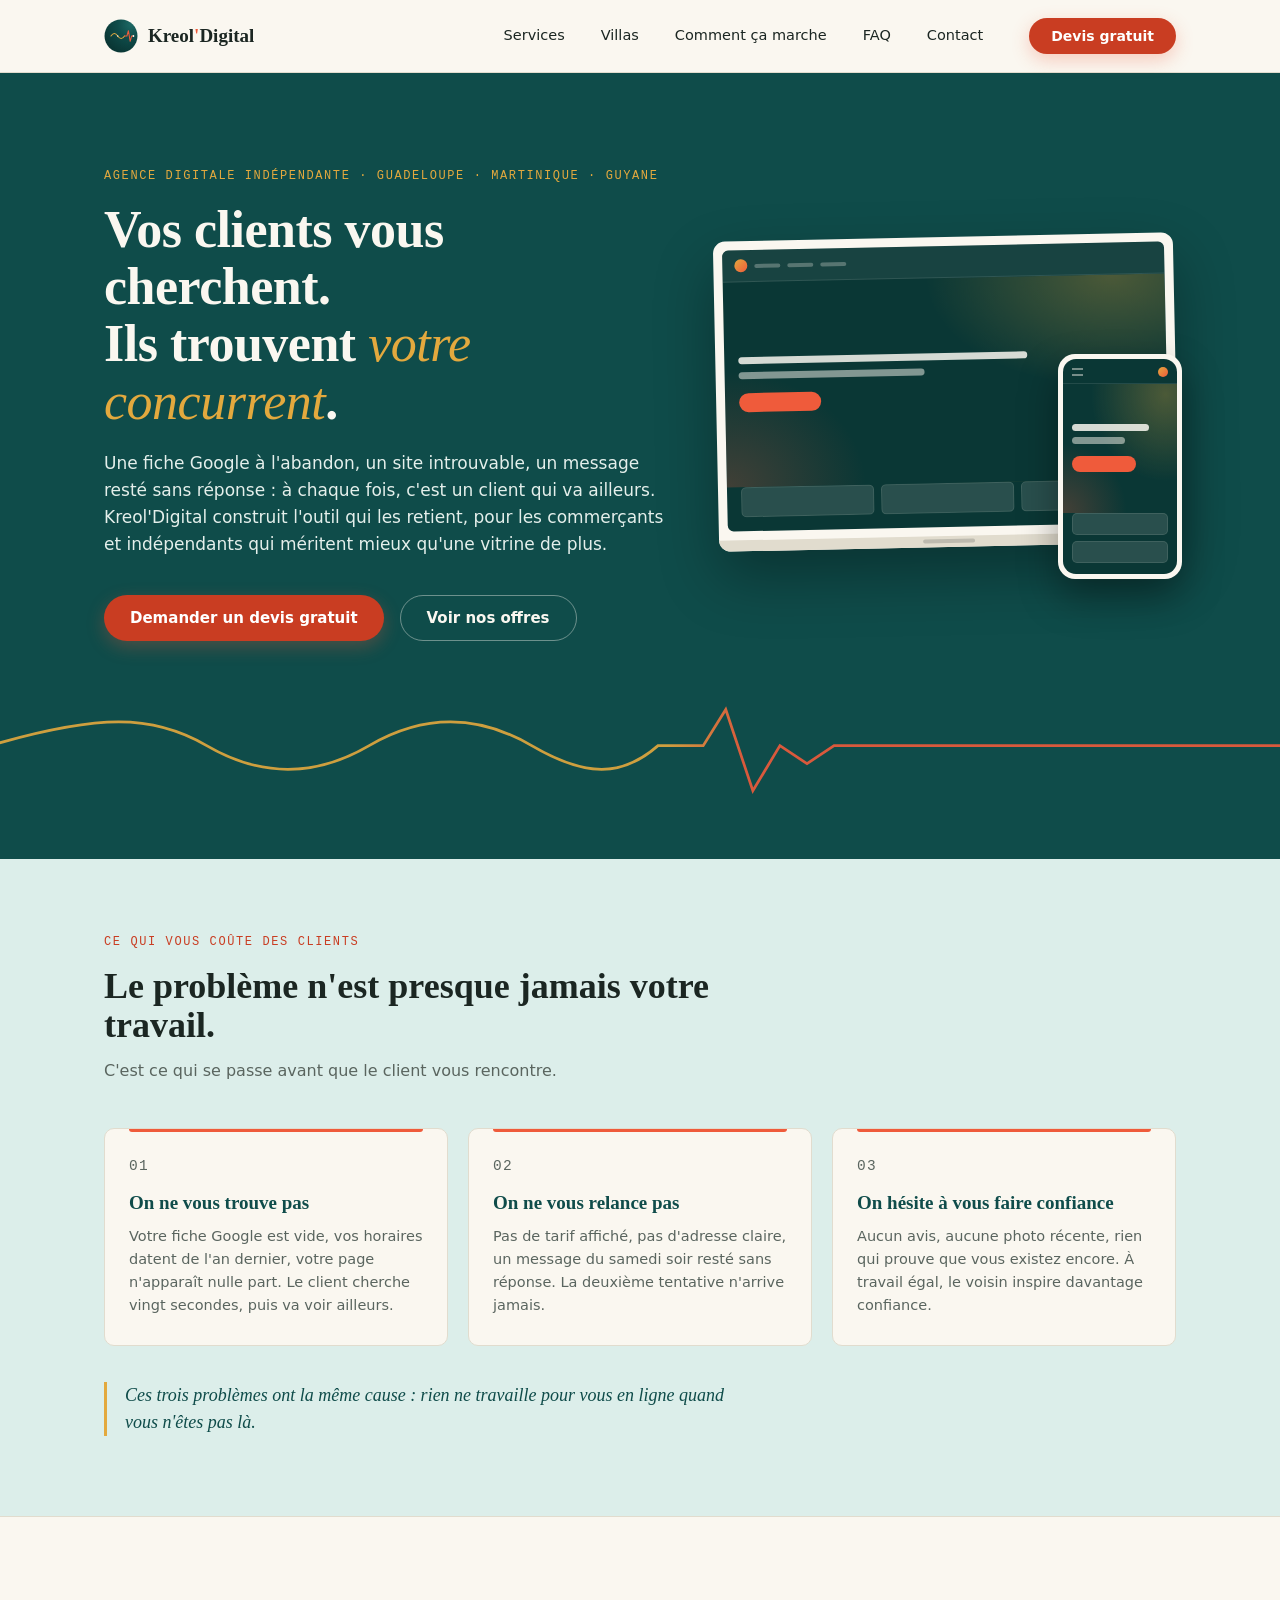
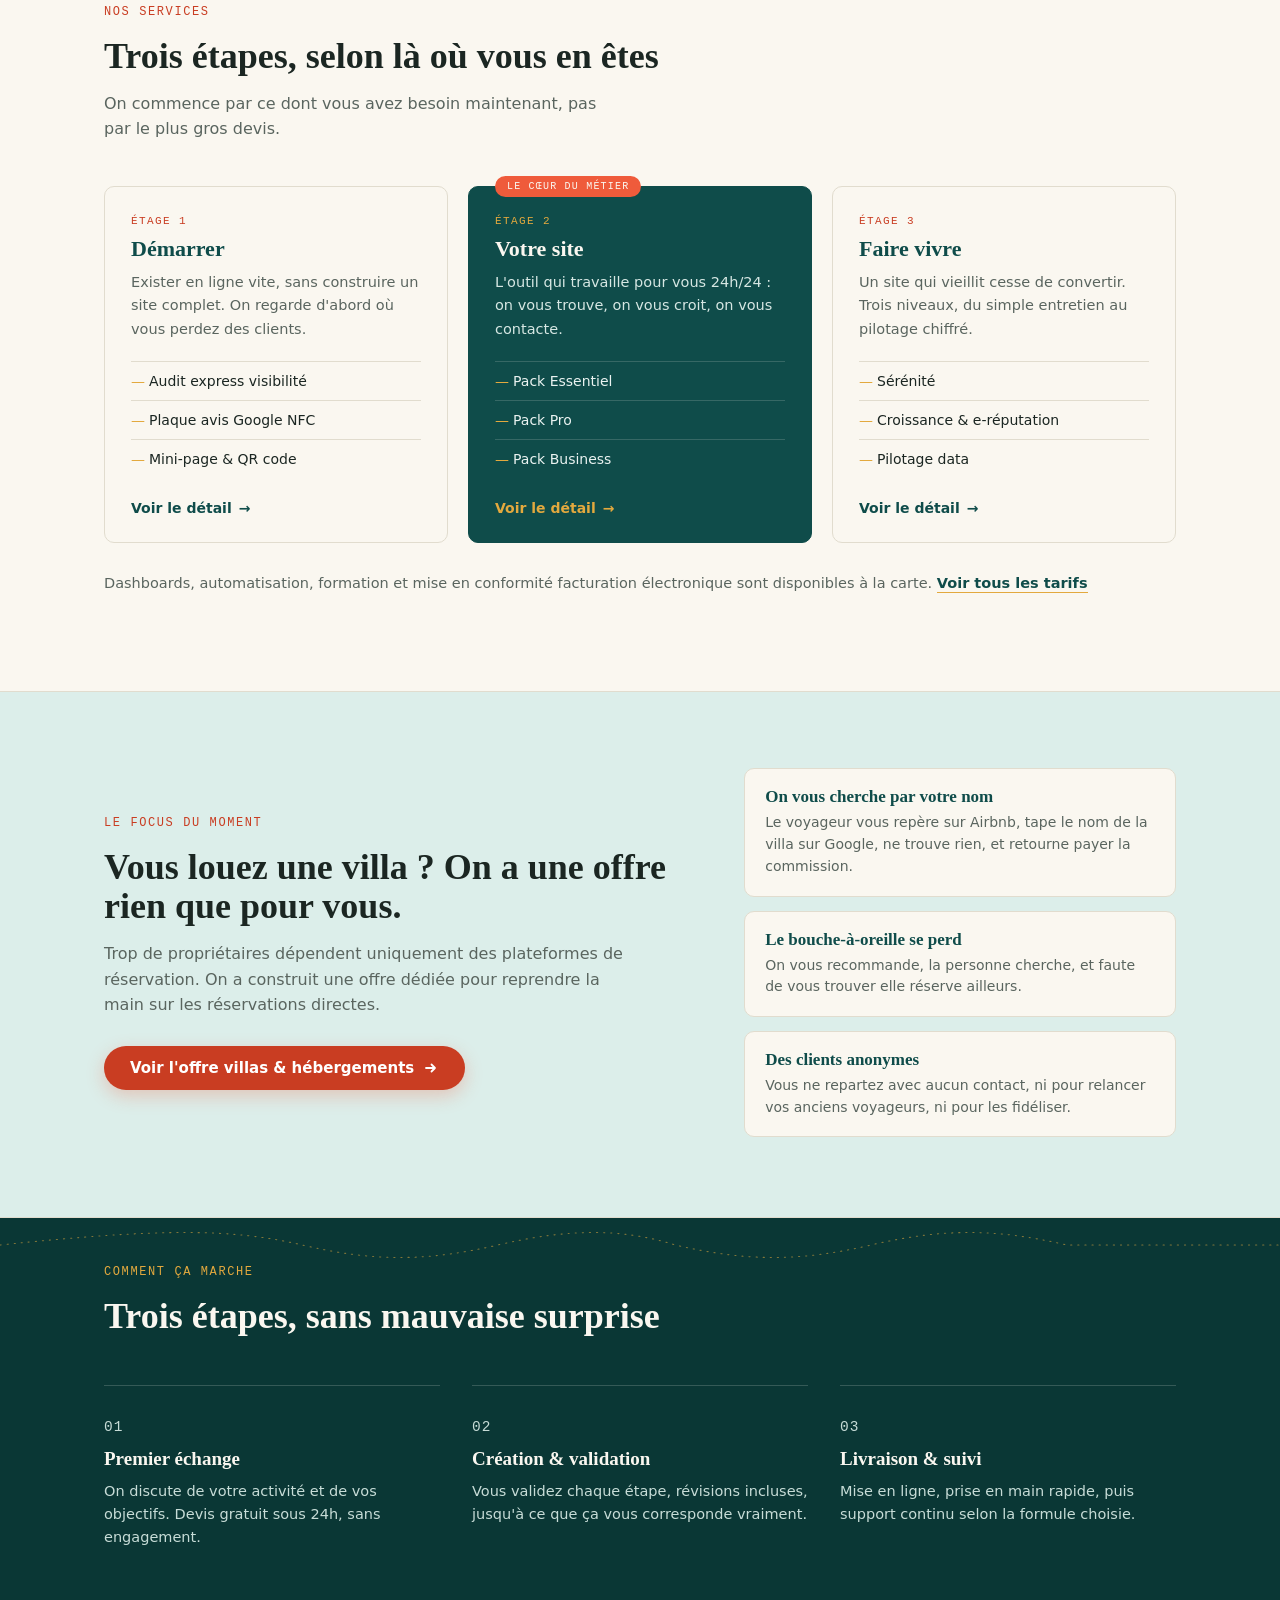
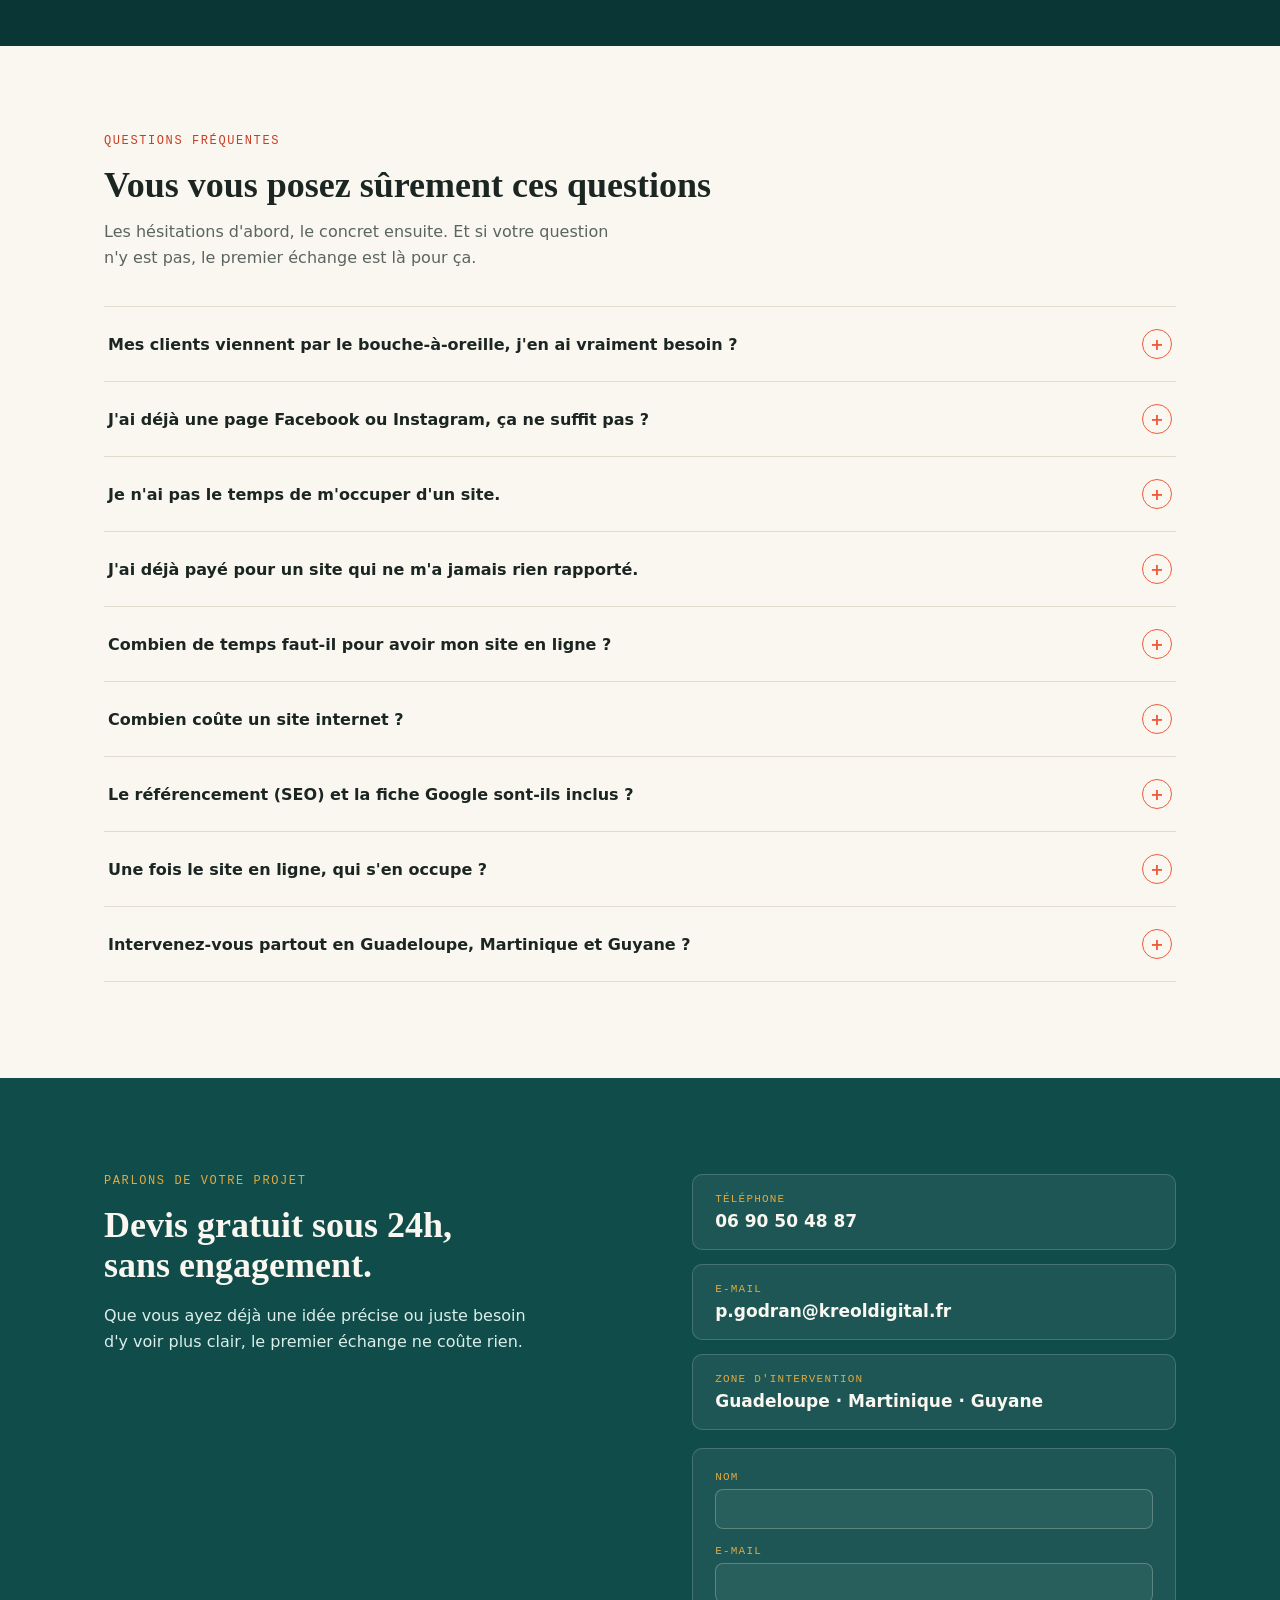
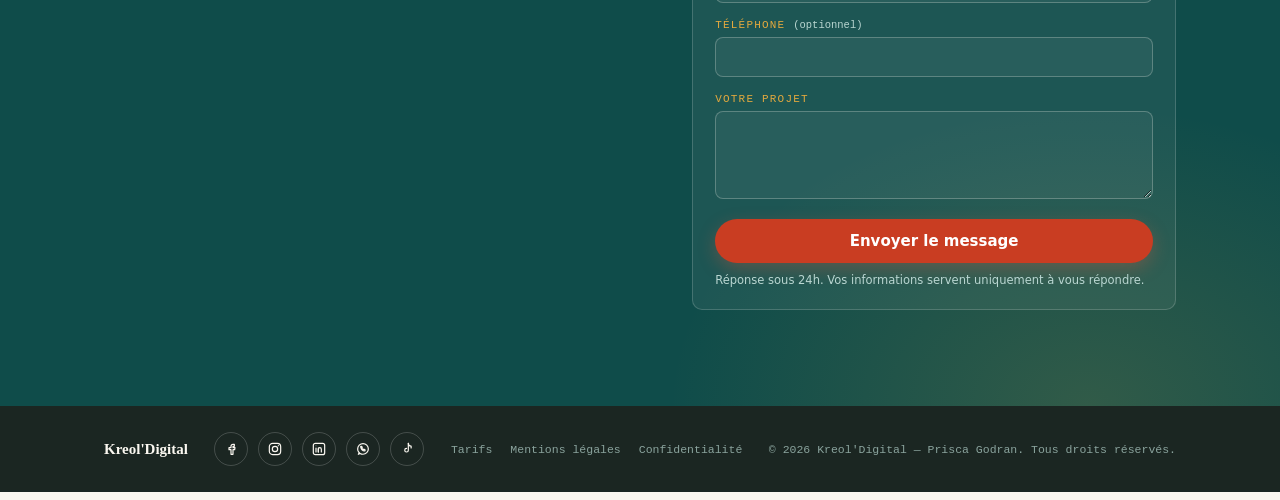
==== commit e222d808: "Version avec formulaire" ====
--- a/index.html
+++ b/index.html
@@ -16,13 +16,6 @@
 <meta property="og:description" content="Agence digitale en Guadeloupe, Martinique et Guyane. Sites internet, fiche Google et visibilité locale pour commerçants et indépendants.">
 <meta property="og:image" content="https://kreoldigital.fr/og-image.jpg">
 <meta name="twitter:card" content="summary_large_image">
-<link rel="preconnect" href="https://fonts.googleapis.com">
-<link rel="preconnect" href="https://fonts.gstatic.com" crossorigin>
-<!-- Polices chargées sans bloquer le rendu : la page s'affiche en police système,
-     puis bascule dès que Fraunces/Inter sont prêtes (display=swap). -->
-<link rel="preload" as="style" href="https://fonts.googleapis.com/css2?family=Fraunces:ital,opsz,wght@0,9..144,500;0,9..144,600;0,9..144,900;1,9..144,500&family=Inter:wght@400;500;600&family=IBM+Plex+Mono:wght@400;500&display=swap">
-<link rel="stylesheet" href="https://fonts.googleapis.com/css2?family=Fraunces:ital,opsz,wght@0,9..144,500;0,9..144,600;0,9..144,900;1,9..144,500&family=Inter:wght@400;500;600&family=IBM+Plex+Mono:wght@400;500&display=swap" media="print" onload="this.media='all'">
-<noscript><link rel="stylesheet" href="https://fonts.googleapis.com/css2?family=Fraunces:ital,opsz,wght@0,9..144,500;0,9..144,600;0,9..144,900;1,9..144,500&family=Inter:wght@400;500;600&family=IBM+Plex+Mono:wght@400;500&display=swap"></noscript>
 <link rel="stylesheet" href="style.css">
 <link rel="icon" type="image/svg+xml" href="favicon.svg">
 <script>
@@ -36,6 +29,8 @@
   setTimeout(function(){ r.classList.remove('is-loading'); }, 6000);
 })();
 </script>
+<link rel="preload" href="fonts/fraunces.woff2" as="font" type="font/woff2" crossorigin>
+<link rel="preload" href="fonts/inter.woff2" as="font" type="font/woff2" crossorigin>
 </head>
 <body>
 
@@ -253,9 +248,9 @@
       </div>
 
       <ul class="focus-villa-points">
-        <li><b>La commission</b><span>Une part de vos revenus part à la plateforme sur chaque séjour, même quand le voyageur vous connaissait déjà.</span></li>
-        <li><b>Les habitués perdus</b><span>Vos anciens voyageurs cherchent votre villa, ne trouvent rien, et repassent par la plateforme.</span></li>
-        <li><b>Des clients anonymes</b><span>Vous ne repartez avec aucun contact. Impossible de les relancer avant la saison suivante.</span></li>
+        <li><b>On vous cherche par votre nom</b><span>Le voyageur vous repère sur Airbnb, tape le nom de la villa sur Google, ne trouve rien, et retourne payer la commission.</span></li>
+        <li><b>Le bouche-à-oreille se perd</b><span>On vous recommande, la personne cherche, et faute de vous trouver elle réserve ailleurs.</span></li>
+        <li><b>Des clients anonymes</b><span>Vous ne repartez avec aucun contact, ni pour relancer vos anciens voyageurs, ni pour les fidéliser.</span></li>
       </ul>
     </div>
   </section>
@@ -421,7 +416,15 @@
           </div>
         </div>
 
-        <form class="contact-form" id="contactForm">
+        <form class="contact-form" id="contactForm" action="https://api.web3forms.com/submit" method="POST">
+          <!-- Web3Forms : la clé d'accès est publique par conception.
+               L'attribut action assure le repli si le JavaScript échoue. -->
+          <input type="hidden" name="access_key" value="5c997e4e-ef80-4333-8d46-97608be77c23">
+          <input type="hidden" name="subject" value="Demande de devis — kreoldigital.fr">
+          <input type="hidden" name="from_name" value="Site Kreol'Digital">
+          <input type="hidden" name="origine" value="Accueil">
+          <input type="checkbox" name="botcheck" class="hp" tabindex="-1" autocomplete="off">
+
           <div class="form-field">
             <label for="cfName">Nom</label>
             <input type="text" id="cfName" name="name" required autocomplete="name">
@@ -439,7 +442,8 @@
             <textarea id="cfMessage" name="message" rows="4" required></textarea>
           </div>
           <button type="submit" class="btn btn-coral form-submit">Envoyer le message</button>
-          <p class="form-note">Ouvre votre messagerie avec le message prêt à envoyer à p.godran@kreoldigital.fr.</p>
+          <p class="form-status" id="formStatus" role="status" aria-live="polite"></p>
+          <p class="form-note">Réponse sous 24h. Vos informations servent uniquement à vous répondre.</p>
         </form>
       </div>
     </div>
--- a/style.css
+++ b/style.css
@@ -1,3 +1,36 @@
+/* ==========================================================================
+   Polices auto-hébergées — fichiers dans /fonts/
+   Fraunces et Inter sont variables : un fichier couvre toutes les graisses.
+   L'italique de Fraunces n'existe qu'en Medium, mais on déclare la plage
+   complète pour que le navigateur l'utilise plutôt que de fabriquer un
+   faux italique.
+   ========================================================================== */
+@font-face{
+  font-family:'Fraunces';
+  src:url('fonts/fraunces.woff2') format('woff2');
+  font-weight:100 900; font-style:normal; font-display:swap;
+}
+@font-face{
+  font-family:'Fraunces';
+  src:url('fonts/fraunces-italic.woff2') format('woff2');
+  font-weight:100 900; font-style:italic; font-display:swap;
+}
+@font-face{
+  font-family:'Inter';
+  src:url('fonts/inter.woff2') format('woff2');
+  font-weight:100 900; font-style:normal; font-display:swap;
+}
+@font-face{
+  font-family:'IBM Plex Mono';
+  src:url('fonts/ibm-plex-mono-400.woff2') format('woff2');
+  font-weight:400; font-style:normal; font-display:swap;
+}
+@font-face{
+  font-family:'IBM Plex Mono';
+  src:url('fonts/ibm-plex-mono-500.woff2') format('woff2');
+  font-weight:500; font-style:normal; font-display:swap;
+}
+
 /* ==========================================================================
    Kreol'Digital — design tokens
    ========================================================================== */
@@ -892,3 +925,21 @@
 .js-anim .reveal.is-visible{ opacity:1; transform:none; }
 .js-anim .reveal-num{ opacity:0; transform: scale(0.4) translateY(10px); }
 .js-anim .reveal-num.is-visible{ opacity:1; transform: scale(1) translateY(0); }
+
+/* ==========================================================================
+   Formulaires — piège à robots et message de statut
+   ========================================================================== */
+/* Champ invisible : un humain ne le voit pas, un robot le remplit.
+   Web3Forms rejette alors l'envoi. Pas de captcha à afficher. */
+.hp{
+  position:absolute !important; left:-9999px !important;
+  width:1px; height:1px; opacity:0; pointer-events:none;
+}
+
+.form-status{
+  font-size:14px; line-height:1.55; margin-top:14px;
+  padding:11px 14px; border-radius:10px; display:none;
+}
+.form-status.is-pending{ display:block; background: rgba(250,247,240,0.10); color:#DCEEEA; }
+.form-status.is-ok{ display:block; background: rgba(220,238,234,0.16); color:#DCEEEA; border-left:3px solid var(--gold); }
+.form-status.is-error{ display:block; background: rgba(239,91,59,0.16); color:#FBD9D0; border-left:3px solid var(--coral); }
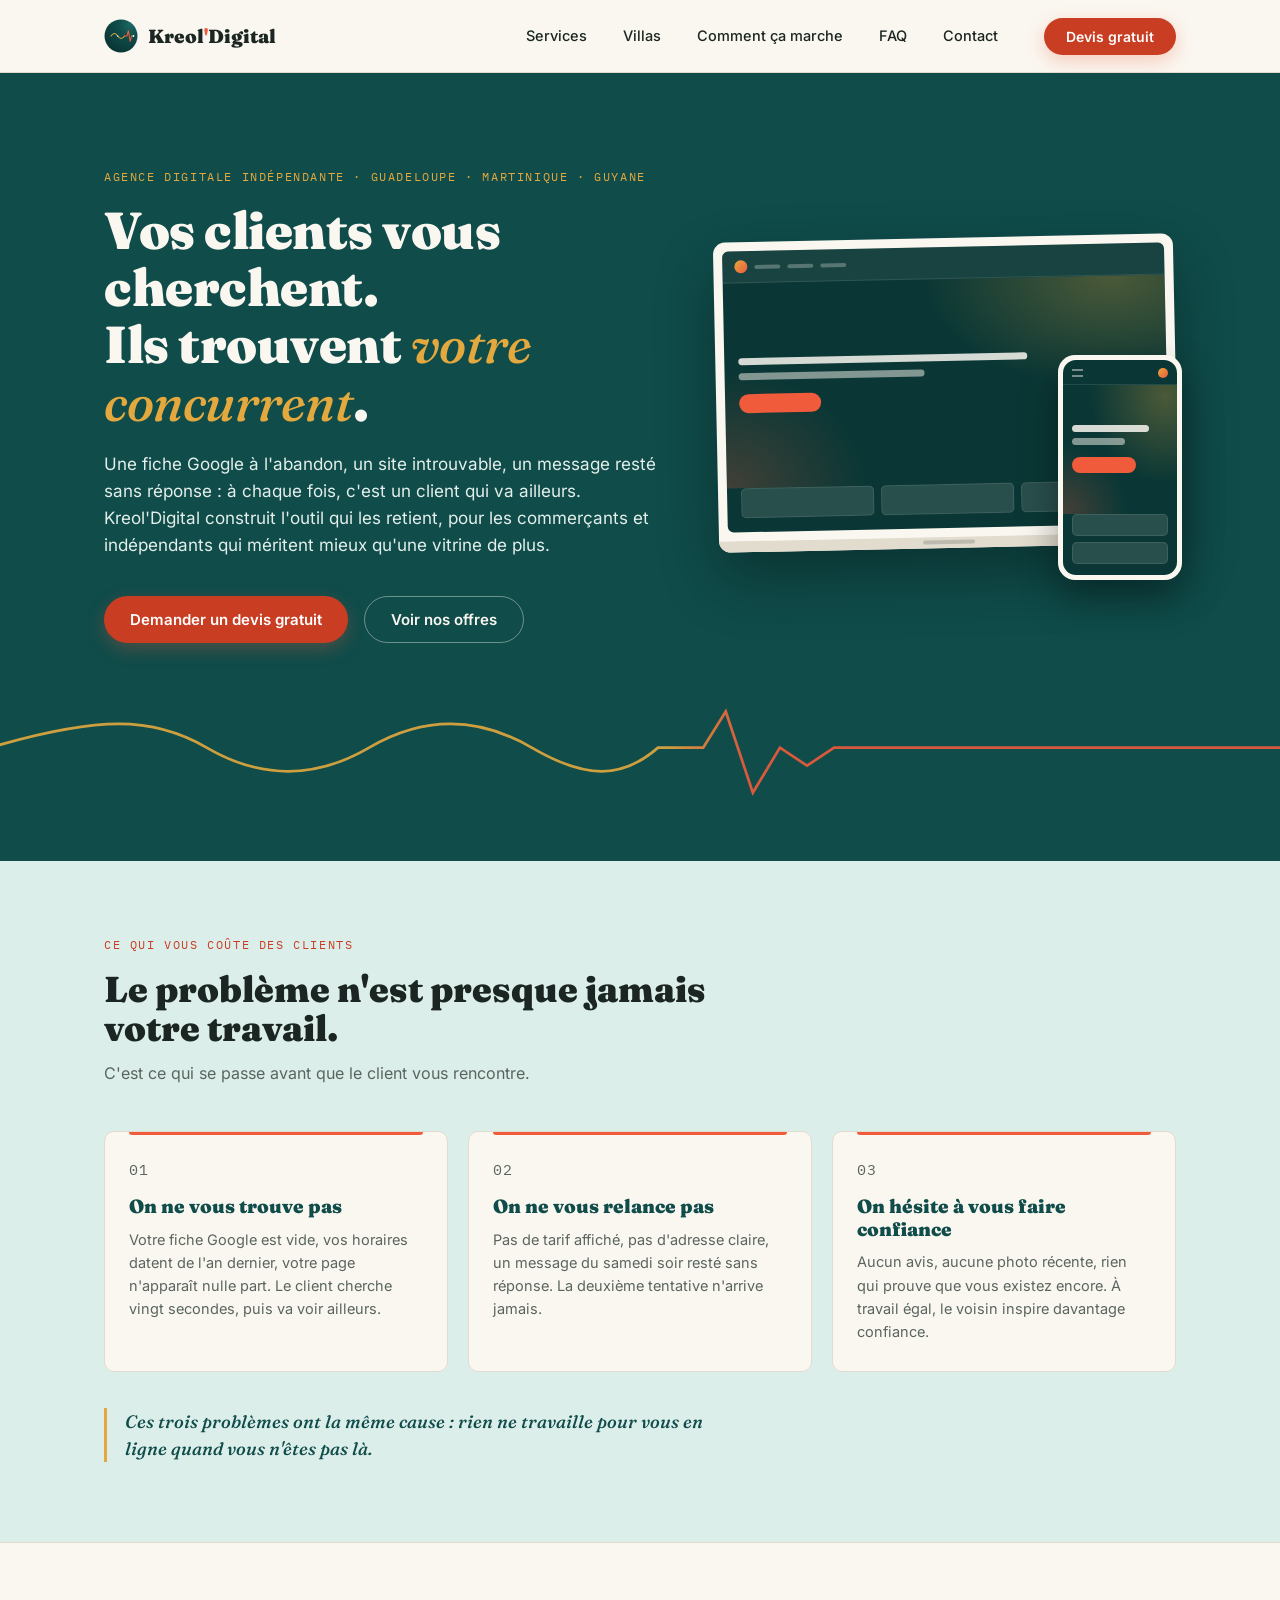
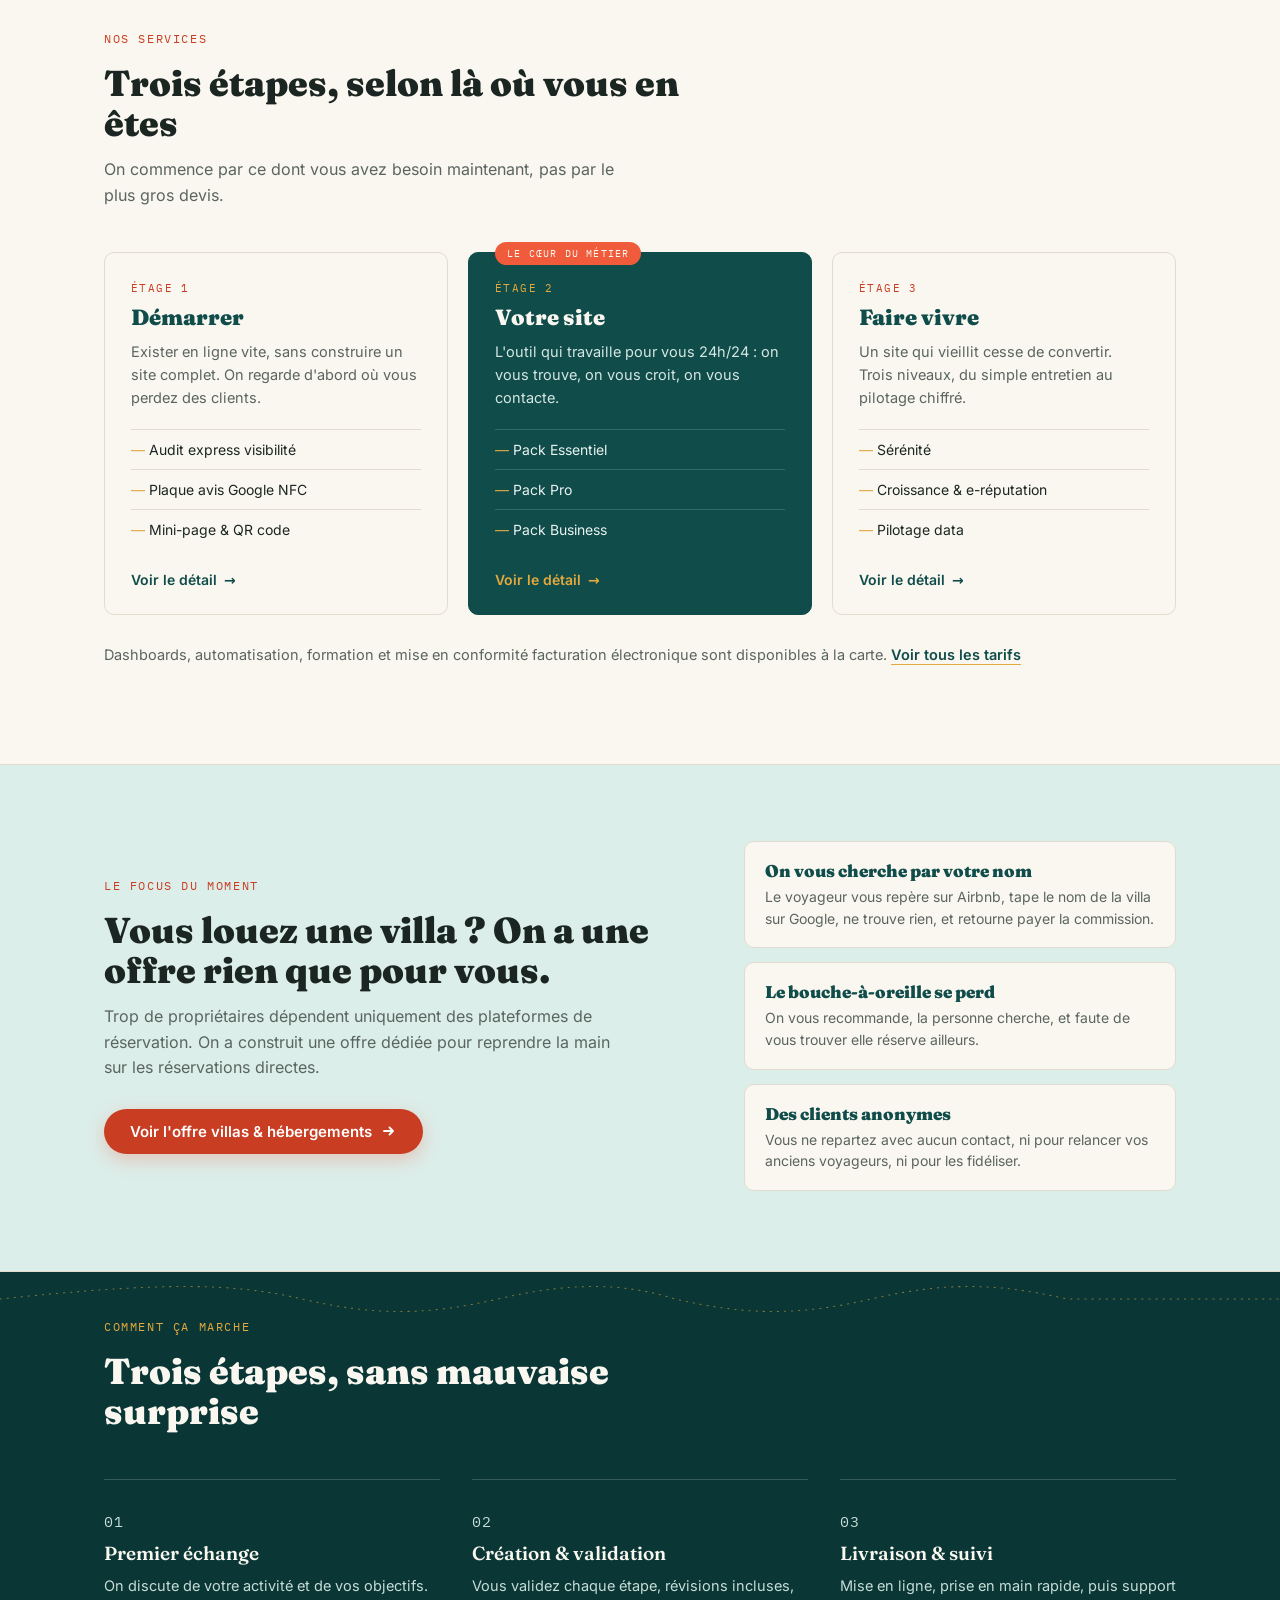
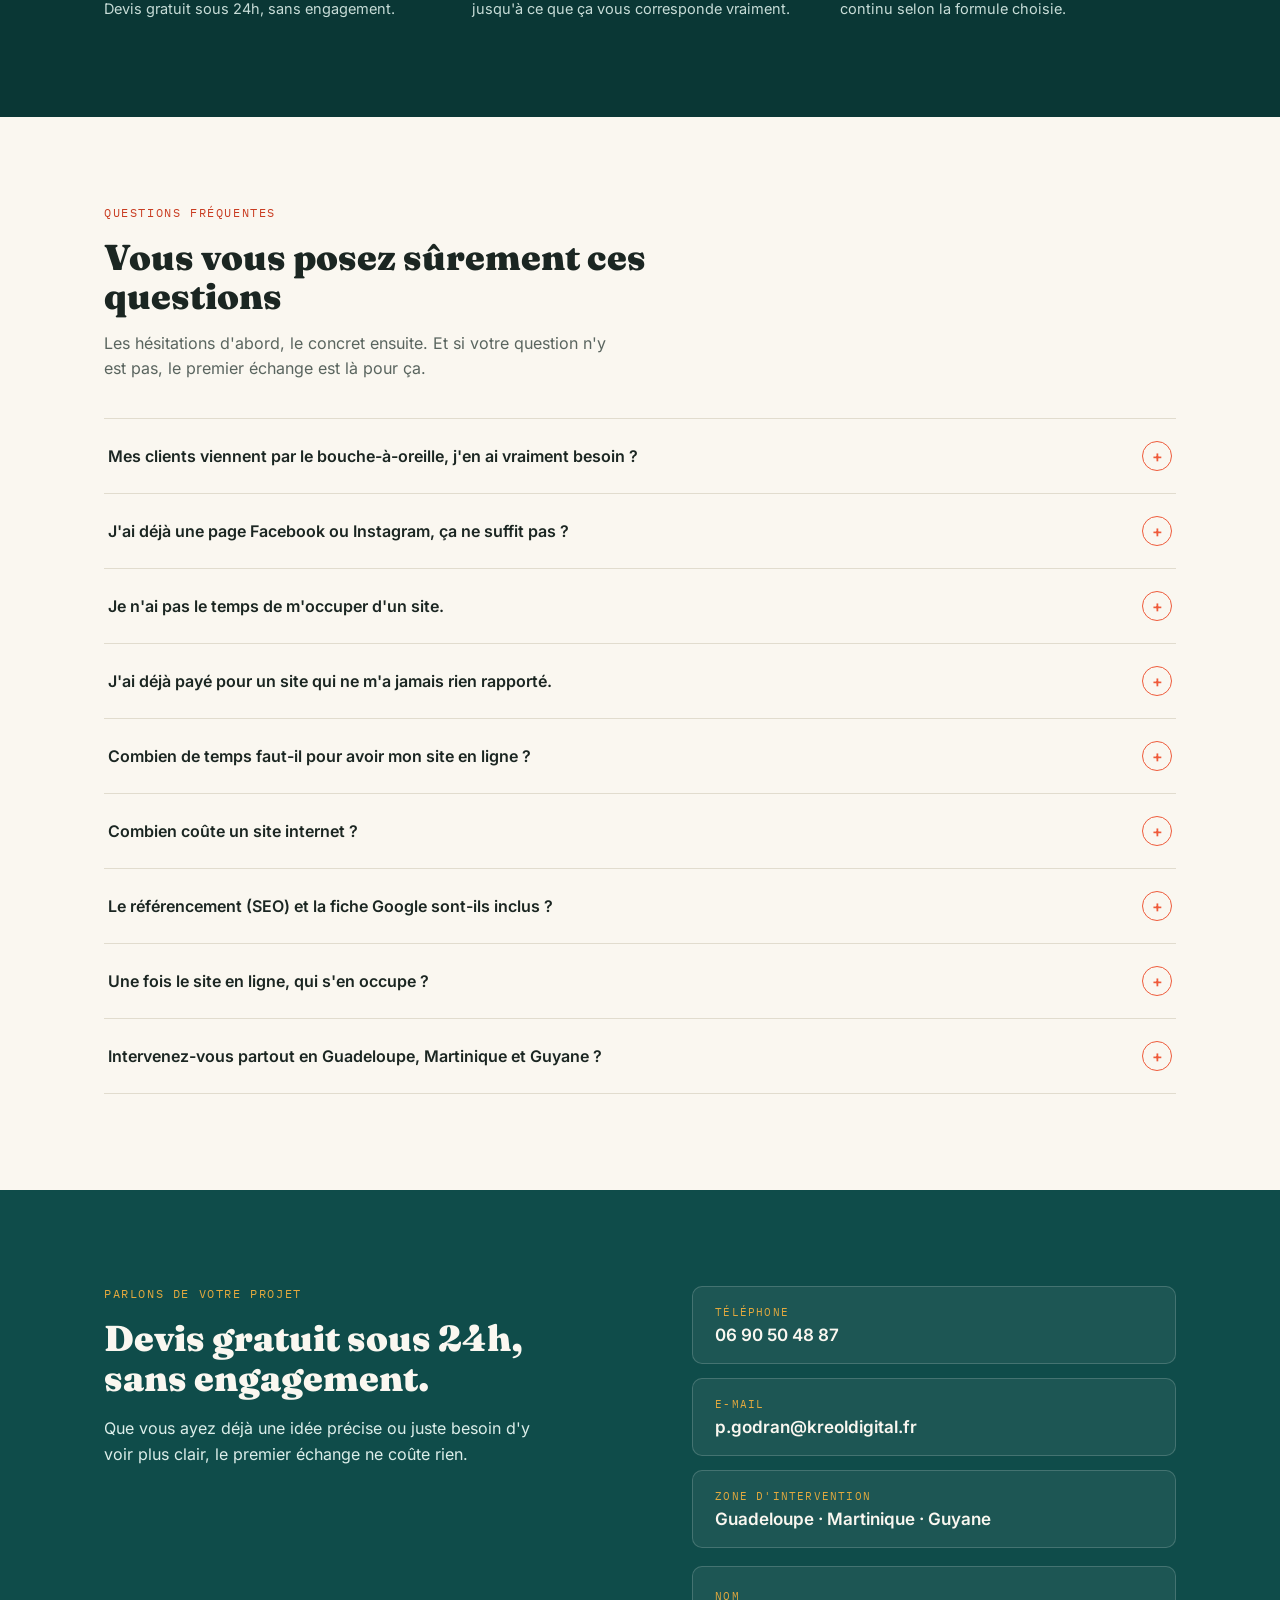
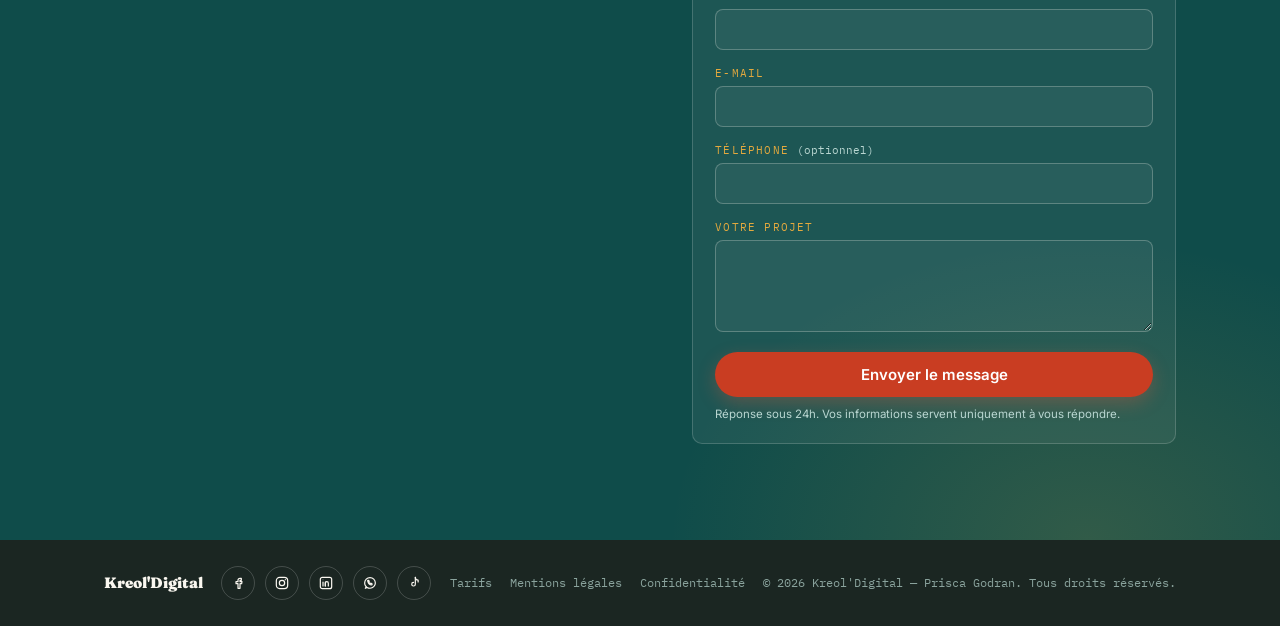
==== commit 1df3b11b: "Add files via upload" ====
--- a/index.html
+++ b/index.html
@@ -423,7 +423,7 @@
           <input type="hidden" name="subject" value="Demande de devis — kreoldigital.fr">
           <input type="hidden" name="from_name" value="Site Kreol'Digital">
           <input type="hidden" name="origine" value="Accueil">
-          <input type="checkbox" name="botcheck" class="hp" tabindex="-1" autocomplete="off">
+          <input type="checkbox" name="botcheck" class="hp" tabindex="-1" autocomplete="off" style="display:none" aria-hidden="true">
 
           <div class="form-field">
             <label for="cfName">Nom</label>
--- a/style.css
+++ b/style.css
@@ -929,12 +929,10 @@
 /* ==========================================================================
    Formulaires — piège à robots et message de statut
    ========================================================================== */
-/* Champ invisible : un humain ne le voit pas, un robot le remplit.
-   Web3Forms rejette alors l'envoi. Pas de captcha à afficher. */
-.hp{
-  position:absolute !important; left:-9999px !important;
-  width:1px; height:1px; opacity:0; pointer-events:none;
-}
+/* Champ piège : display:none le sort de l'arbre d'accessibilité (les lecteurs
+   d'écran l'ignorent) mais il reste envoyé avec le formulaire, donc les robots
+   qui lisent le HTML le remplissent et Web3Forms rejette l'envoi. */
+.hp{ display:none !important; }
 
 .form-status{
   font-size:14px; line-height:1.55; margin-top:14px;
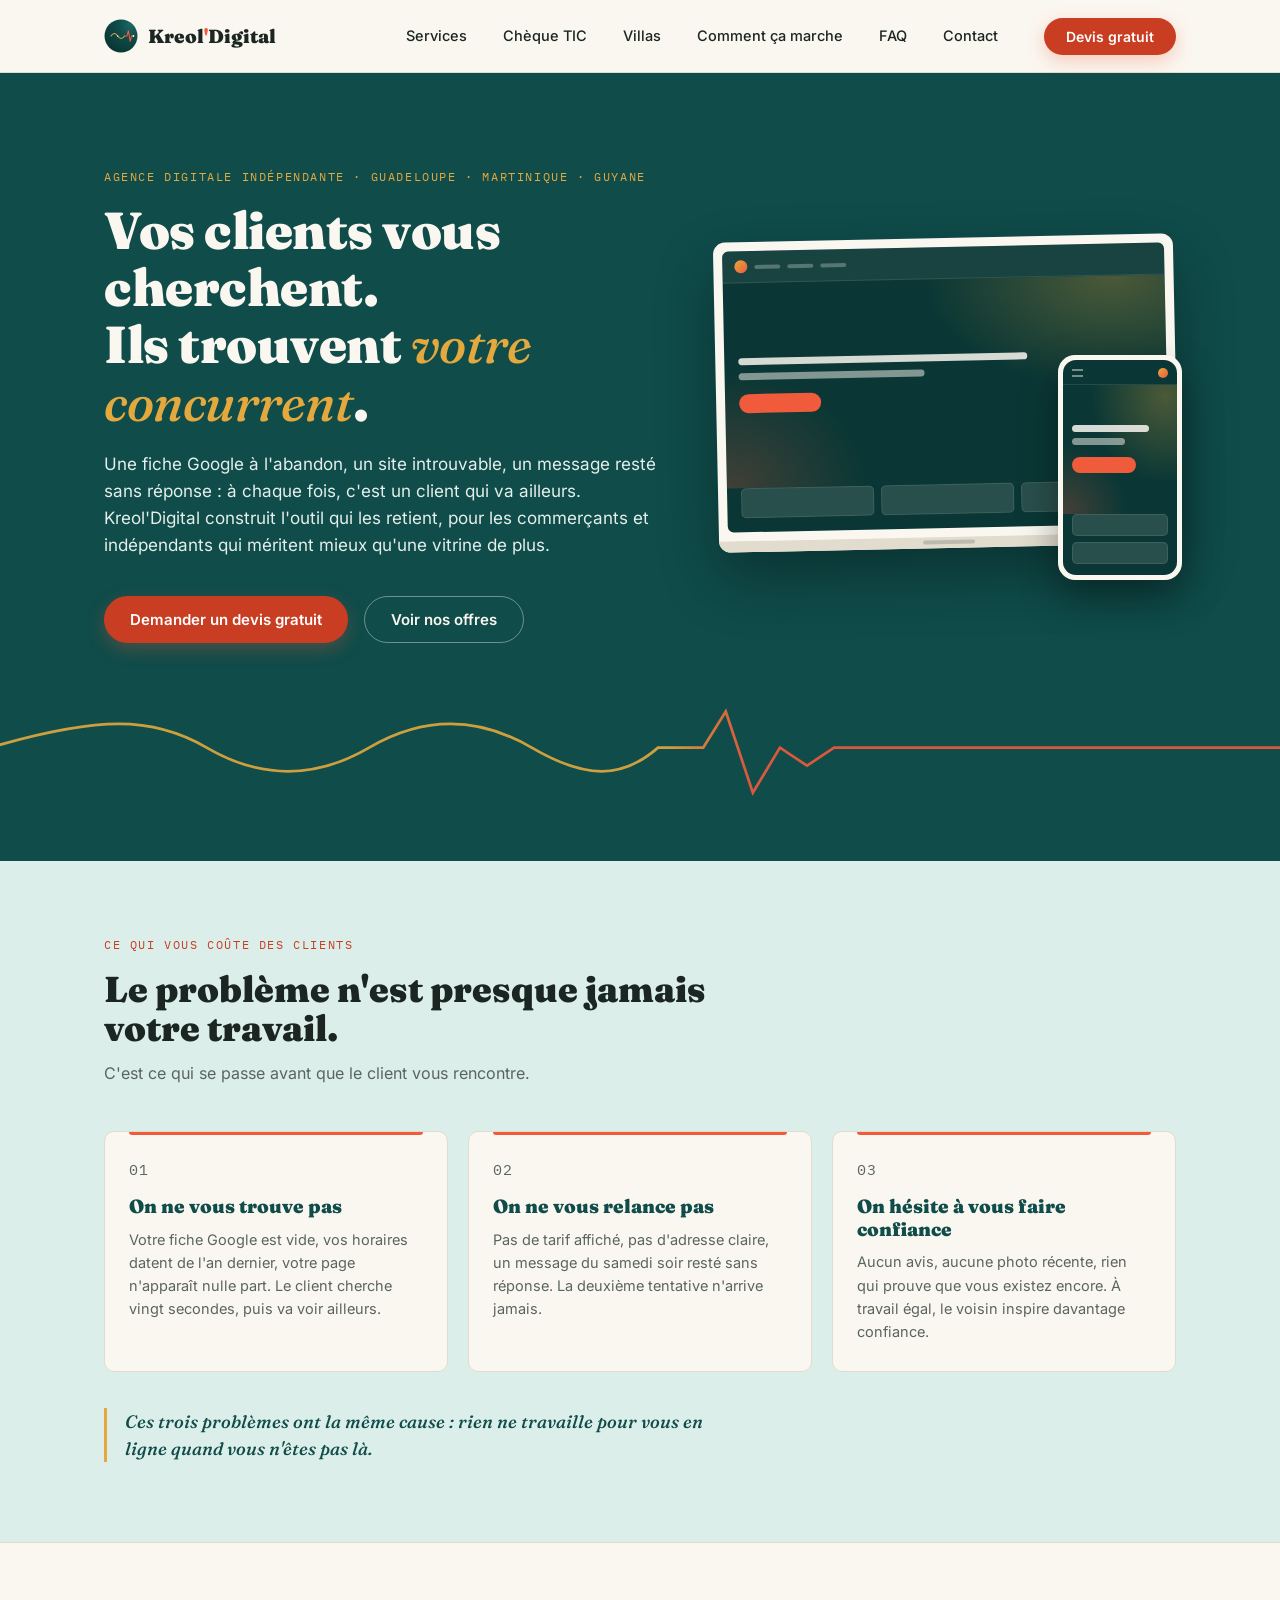
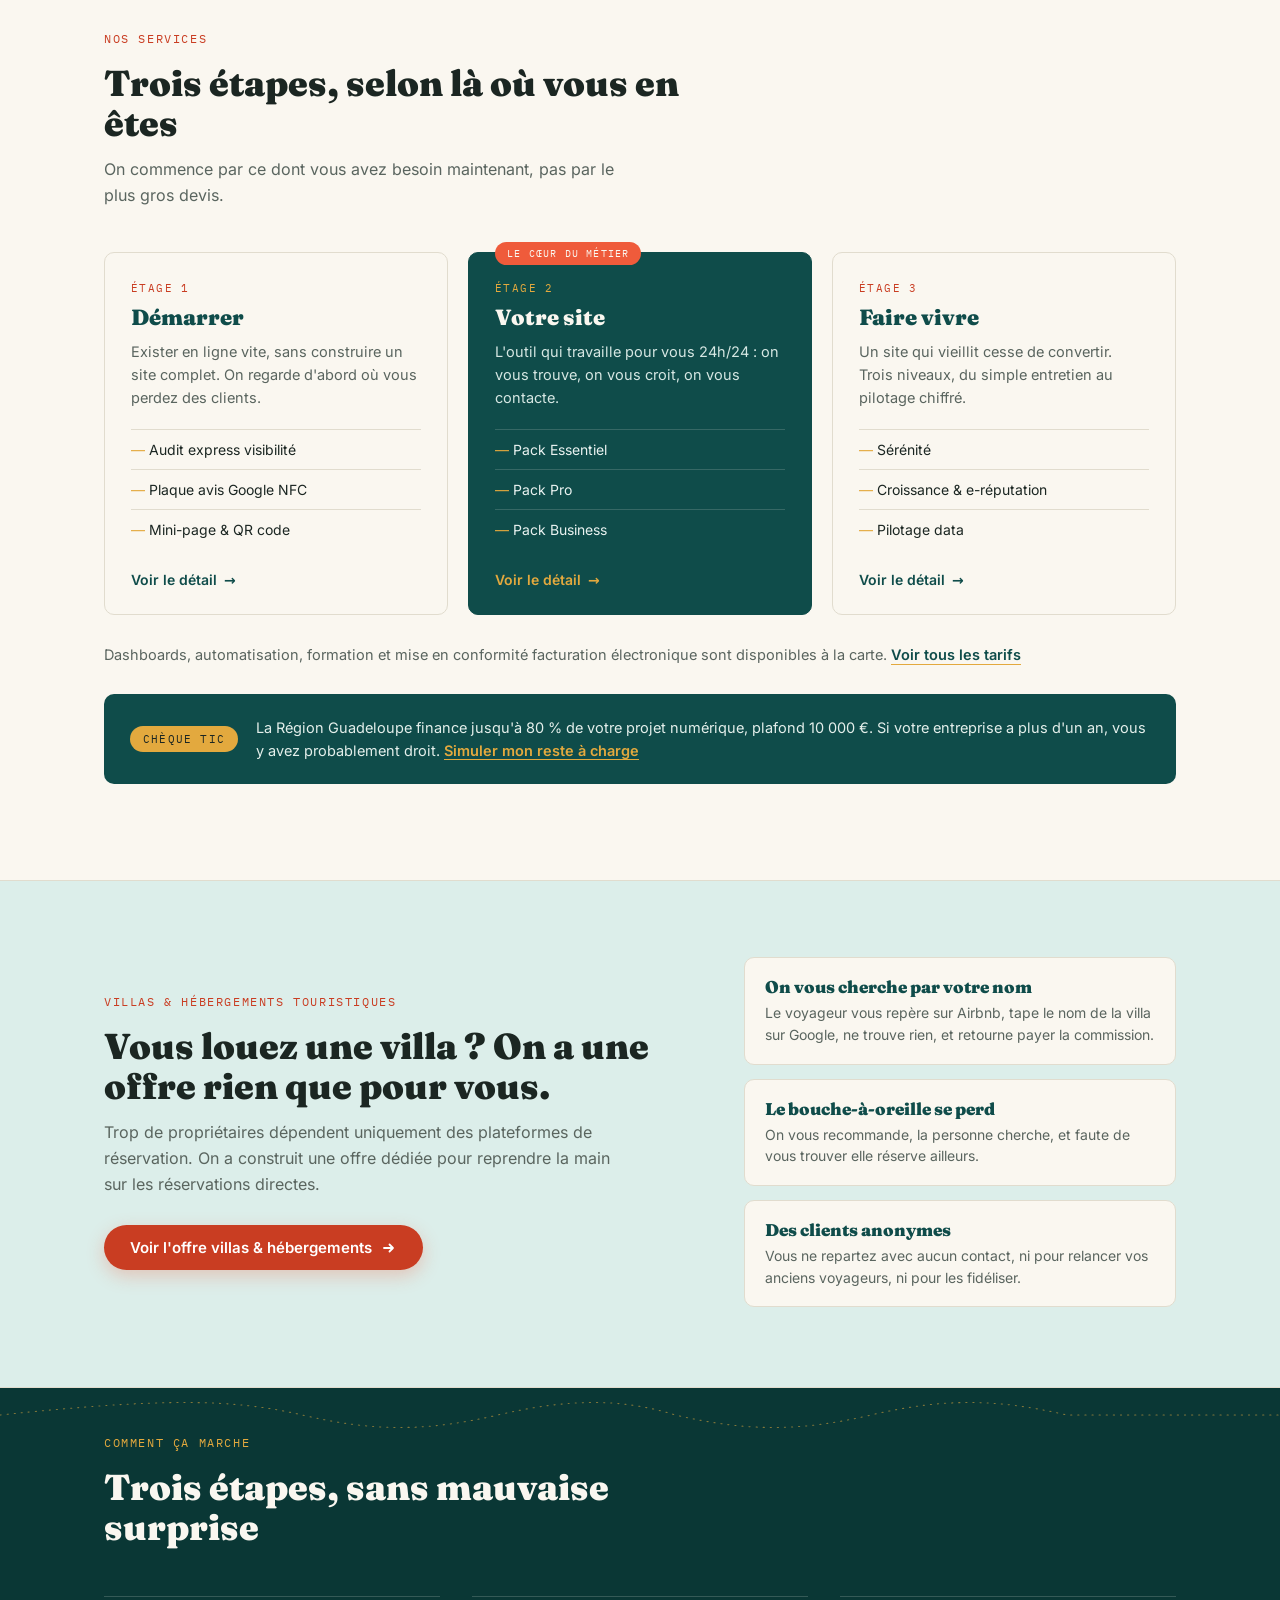
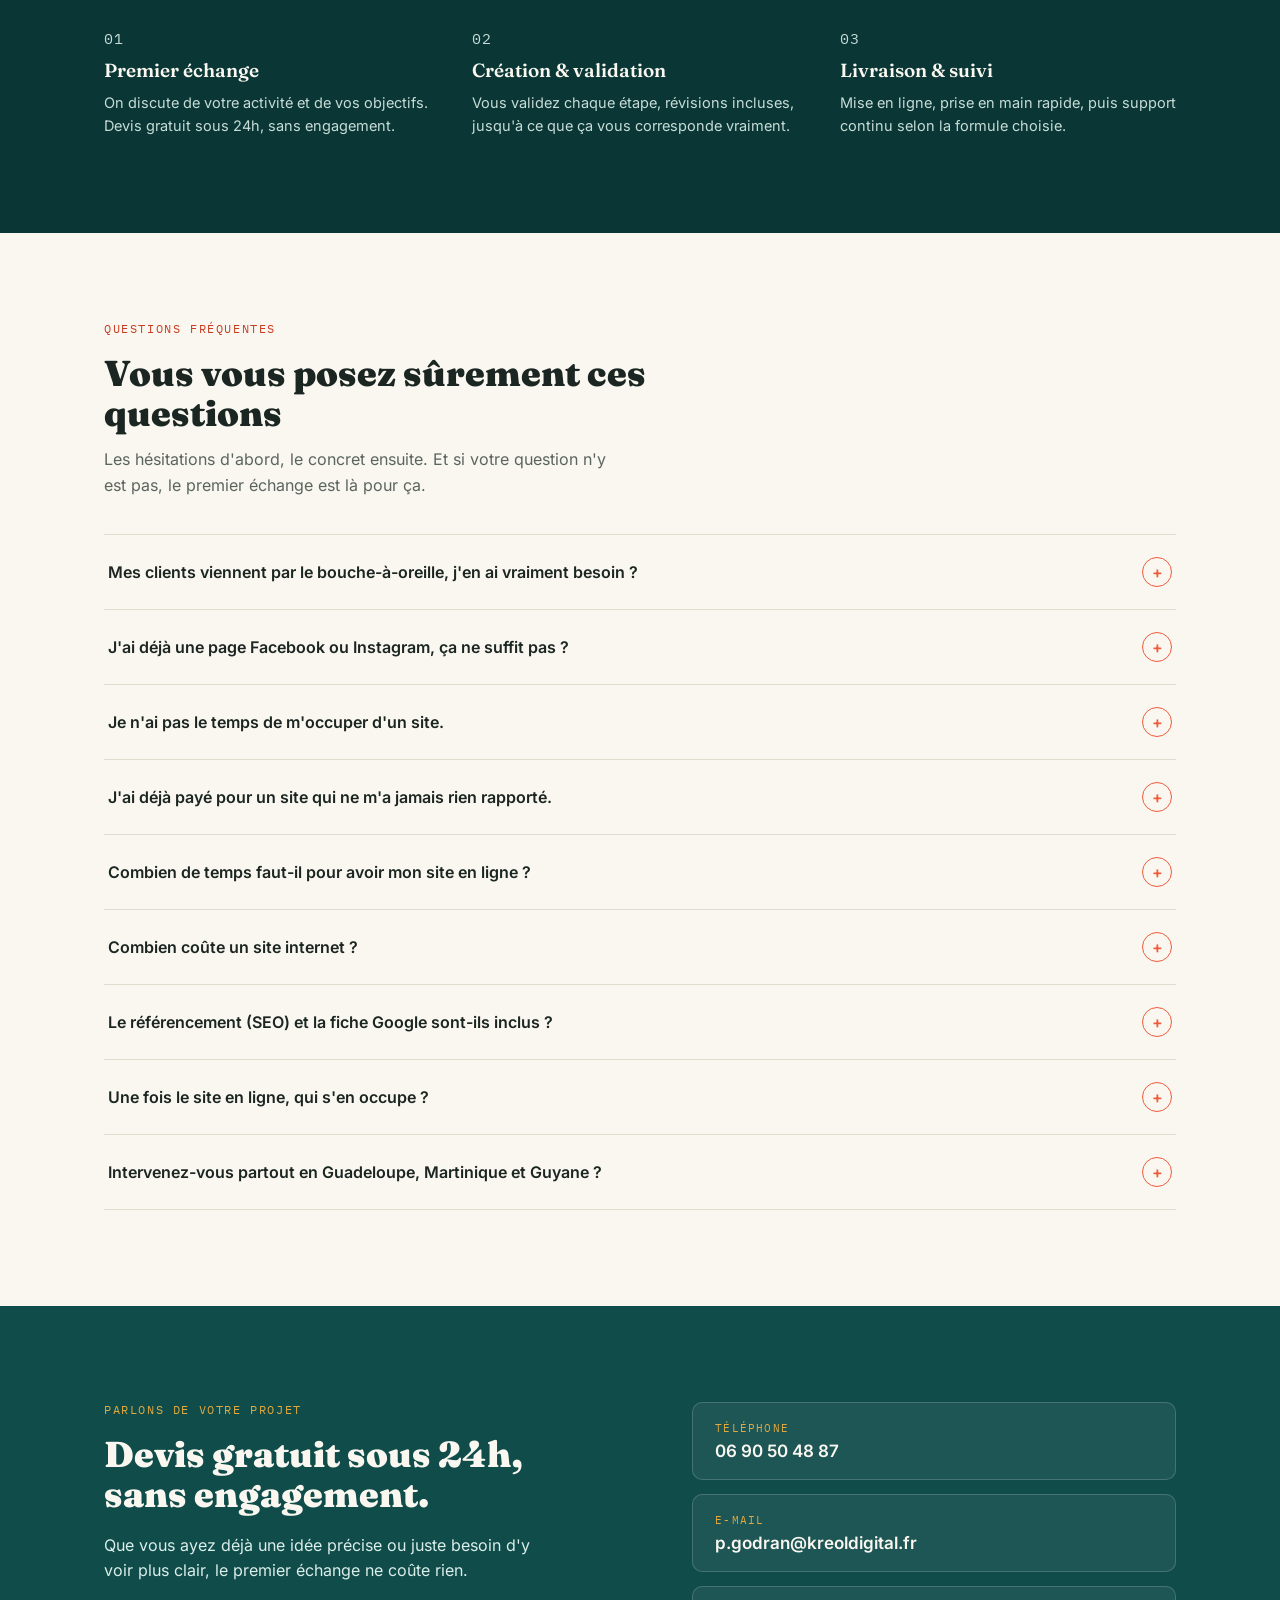
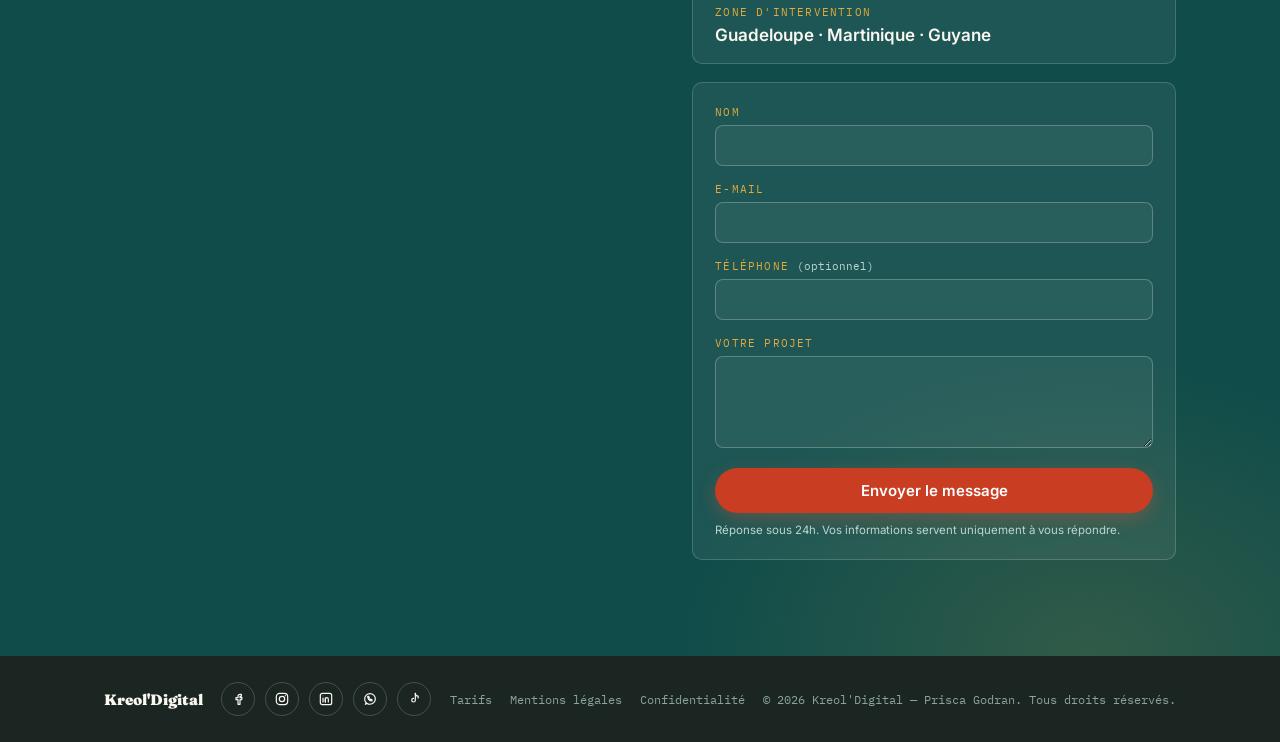
==== commit cb6368e4: "Version - Cheque TIC" ====
--- a/index.html
+++ b/index.html
@@ -16,8 +16,8 @@
 <meta property="og:description" content="Agence digitale en Guadeloupe, Martinique et Guyane. Sites internet, fiche Google et visibilité locale pour commerçants et indépendants.">
 <meta property="og:image" content="https://kreoldigital.fr/og-image.jpg">
 <meta name="twitter:card" content="summary_large_image">
-<link rel="stylesheet" href="style.css">
-<link rel="icon" type="image/svg+xml" href="favicon.svg">
+<link rel="stylesheet" href="/style.css">
+<link rel="icon" type="image/svg+xml" href="/favicon.svg">
 <script>
 /* Écran de chargement : activé seulement si le JS fonctionne.
    Le setTimeout est un filet de sécurité — si script.js plante,
@@ -29,8 +29,8 @@
   setTimeout(function(){ r.classList.remove('is-loading'); }, 6000);
 })();
 </script>
-<link rel="preload" href="fonts/fraunces.woff2" as="font" type="font/woff2" crossorigin>
-<link rel="preload" href="fonts/inter.woff2" as="font" type="font/woff2" crossorigin>
+<link rel="preload" href="/fonts/fraunces.woff2" as="font" type="font/woff2" crossorigin>
+<link rel="preload" href="/fonts/inter.woff2" as="font" type="font/woff2" crossorigin>
 </head>
 <body>
 
@@ -53,7 +53,7 @@
 <!-- ============ HEADER ============ -->
 <header class="site-header" id="top">
   <div class="wrap header-inner">
-    <a href="index.html" class="brand" aria-label="Kreol'Digital — accueil">
+    <a href="/" class="brand" aria-label="Kreol'Digital — accueil">
       <svg class="brand-mark" viewBox="0 0 200 200" xmlns="http://www.w3.org/2000/svg" aria-hidden="true">
         <defs><radialGradient id="bgHeader" cx="80%" cy="15%" r="90%">
           <stop offset="0%" stop-color="#1C6864"/><stop offset="45%" stop-color="#0F4C4A"/><stop offset="100%" stop-color="#0A3735"/>
@@ -70,7 +70,8 @@
 
     <nav class="main-nav" id="mainNav" aria-label="Navigation principale">
       <a href="#services">Services</a>
-      <a href="site-internet-villa-guadeloupe.html">Villas</a>
+      <a href="/cheque-tic">Chèque TIC</a>
+      <a href="/site-internet-villa-guadeloupe">Villas</a>
       <a href="#process">Comment ça marche</a>
       <a href="#faq">FAQ</a>
       <a href="#contact">Contact</a>
@@ -187,7 +188,7 @@
       <p class="section-sub">On commence par ce dont vous avez besoin maintenant, pas par le plus gros devis.</p>
 
       <div class="stage-grid">
-        <a class="stage-card" href="tarifs.html#demarrer">
+        <a class="stage-card" href="/tarifs#demarrer">
           <p class="stage-num">Étage 1</p>
           <h3>Démarrer</h3>
           <p class="stage-desc">Exister en ligne vite, sans construire un site complet. On regarde d'abord où vous perdez des clients.</p>
@@ -199,7 +200,7 @@
           <span class="stage-link">Voir le détail</span>
         </a>
 
-        <a class="stage-card stage-card--featured" href="tarifs.html#site">
+        <a class="stage-card stage-card--featured" href="/tarifs#site">
           <span class="stage-flag">Le cœur du métier</span>
           <p class="stage-num">Étage 2</p>
           <h3>Votre site</h3>
@@ -212,7 +213,7 @@
           <span class="stage-link">Voir le détail</span>
         </a>
 
-        <a class="stage-card" href="tarifs.html#faire-vivre">
+        <a class="stage-card" href="/tarifs#faire-vivre">
           <p class="stage-num">Étage 3</p>
           <h3>Faire vivre</h3>
           <p class="stage-desc">Un site qui vieillit cesse de convertir. Trois niveaux, du simple entretien au pilotage chiffré.</p>
@@ -227,8 +228,14 @@
 
       <p class="stage-foot">
         Dashboards, automatisation, formation et mise en conformité facturation électronique sont disponibles à la carte.
-        <a href="tarifs.html">Voir tous les tarifs</a>
+        <a href="/tarifs">Voir tous les tarifs</a>
       </p>
+
+      <div class="tic-teaser">
+        <span class="tic-teaser-tag">Chèque TIC</span>
+        <p>La Région Guadeloupe finance jusqu'à 80&nbsp;% de votre projet numérique, plafond 10&nbsp;000&nbsp;€.
+          Si votre entreprise a plus d'un an, vous y avez probablement droit. <a href="/cheque-tic">Simuler mon reste à charge</a></p>
+      </div>
     </div>
   </section>
 
@@ -236,10 +243,10 @@
   <section class="focus-villa" id="focus">
     <div class="wrap focus-villa-grid">
       <div>
-        <p class="eyebrow eyebrow-dark">Le focus du moment</p>
+        <p class="eyebrow eyebrow-dark">Villas &amp; hébergements touristiques</p>
         <h2 class="section-title">Vous louez une villa&nbsp;? On a une offre rien que pour vous.</h2>
         <p class="section-sub">Trop de propriétaires dépendent uniquement des plateformes de réservation. On a construit une offre dédiée pour reprendre la main sur les réservations directes.</p>
-        <a href="site-internet-villa-guadeloupe.html" class="btn btn-coral focus-villa-cta">
+        <a href="/site-internet-villa-guadeloupe" class="btn btn-coral focus-villa-cta">
           Voir l'offre villas &amp; hébergements
           <svg width="16" height="16" viewBox="0 0 16 16" fill="none" aria-hidden="true">
             <path d="M3 8h9M8.5 4.5 12 8l-3.5 3.5" stroke="currentColor" stroke-width="1.8" stroke-linecap="round" stroke-linejoin="round"/>
@@ -473,14 +480,14 @@
       </a>
     </nav>
     <nav class="footer-links" aria-label="Liens légaux">
-      <a href="tarifs.html">Tarifs</a>
-      <a href="mentions-legales.html">Mentions légales</a>
-      <a href="politique-confidentialite.html">Confidentialité</a>
+      <a href="/tarifs">Tarifs</a>
+      <a href="/mentions-legales">Mentions légales</a>
+      <a href="/politique-confidentialite">Confidentialité</a>
     </nav>
     <span class="footer-copy">© <span id="year"></span> Kreol'Digital — Prisca Godran. Tous droits réservés.</span>
   </div>
 </footer>
 
-<script src="script.js"></script>
+<script src="/script.js"></script>
 </body>
 </html>
--- a/style.css
+++ b/style.css
@@ -7,27 +7,27 @@
    ========================================================================== */
 @font-face{
   font-family:'Fraunces';
-  src:url('fonts/fraunces.woff2') format('woff2');
+  src:url('/fonts/fraunces.woff2') format('woff2');
   font-weight:100 900; font-style:normal; font-display:swap;
 }
 @font-face{
   font-family:'Fraunces';
-  src:url('fonts/fraunces-italic.woff2') format('woff2');
+  src:url('/fonts/fraunces-italic.woff2') format('woff2');
   font-weight:100 900; font-style:italic; font-display:swap;
 }
 @font-face{
   font-family:'Inter';
-  src:url('fonts/inter.woff2') format('woff2');
+  src:url('/fonts/inter.woff2') format('woff2');
   font-weight:100 900; font-style:normal; font-display:swap;
 }
 @font-face{
   font-family:'IBM Plex Mono';
-  src:url('fonts/ibm-plex-mono-400.woff2') format('woff2');
+  src:url('/fonts/ibm-plex-mono-400.woff2') format('woff2');
   font-weight:400; font-style:normal; font-display:swap;
 }
 @font-face{
   font-family:'IBM Plex Mono';
-  src:url('fonts/ibm-plex-mono-500.woff2') format('woff2');
+  src:url('/fonts/ibm-plex-mono-500.woff2') format('woff2');
   font-weight:500; font-style:normal; font-display:swap;
 }
 
@@ -941,3 +941,118 @@
 .form-status.is-pending{ display:block; background: rgba(250,247,240,0.10); color:#DCEEEA; }
 .form-status.is-ok{ display:block; background: rgba(220,238,234,0.16); color:#DCEEEA; border-left:3px solid var(--gold); }
 .form-status.is-error{ display:block; background: rgba(239,91,59,0.16); color:#FBD9D0; border-left:3px solid var(--coral); }
+
+/* ==========================================================================
+   Ancres et en-tête collant
+   Sans ça, sauter vers #faq place le titre juste sous l'en-tête, qui le
+   recouvre en partie. scroll-margin-top réserve la hauteur du bandeau.
+   ========================================================================== */
+[id]{ scroll-margin-top: 92px; }
+@media (max-width:900px){ [id]{ scroll-margin-top: 76px; } }
+
+/* ==========================================================================
+   Page chèque TIC
+   ========================================================================== */
+.tic-hero{ background: var(--lagoon); color: var(--foam); padding:88px 0 76px; }
+.tic-hero .hero-title{ max-width:660px; }
+.tic-hero .hero-sub{ color:#E4EFEB; max-width:620px; }
+.tic-hero .hero-actions{ margin-top:30px; }
+
+.section-head-block{ max-width:660px; margin-bottom:44px; }
+.section-head-block .section-sub{ margin-top:12px; }
+
+/* ---- simulateur ---- */
+.tic-sim{ padding:84px 0; background: var(--teal-tint); }
+.sim-grid{ display:grid; grid-template-columns: 1.1fr 0.9fr; gap:24px; align-items:start; }
+@media (max-width:900px){ .sim-grid{ grid-template-columns:1fr; } }
+
+.sim-card, .sim-out{
+  background: var(--foam); border:1px solid var(--line);
+  border-radius: var(--radius); padding:30px 28px;
+}
+.sim-field{ margin-bottom:22px; }
+.sim-field label{
+  display:flex; justify-content:space-between; align-items:baseline; gap:12px;
+  font-size:14.5px; color: var(--ink); margin-bottom:10px;
+}
+.sim-taux{
+  font-family: var(--font-mono); font-size:12px; color: var(--coral-dark);
+  white-space:nowrap;
+}
+.sim-row{ display:flex; align-items:center; gap:14px; }
+.sim-row input[type=range]{ flex:1; accent-color: var(--coral); }
+.sim-val{
+  font-family: var(--font-mono); font-size:14px; min-width:82px; text-align:right;
+}
+.sim-sep{
+  font-family: var(--font-mono); font-size:11px; letter-spacing:1.2px;
+  text-transform:uppercase; color: var(--muted);
+  border-top:1px solid var(--line); padding-top:18px; margin:26px 0 14px;
+}
+.sim-check{ display:flex; gap:11px; align-items:flex-start; margin-bottom:13px; cursor:pointer; }
+.sim-check input{ margin-top:3px; accent-color: var(--coral); width:17px; height:17px; flex-shrink:0; }
+.sim-check span{ font-size:14px; color: var(--ink); line-height:1.4; }
+.sim-check em{ display:block; font-style:normal; font-family: var(--font-mono); font-size:11.5px; color: var(--muted); margin-top:3px; }
+
+.sim-total{ padding:16px 0; border-bottom:1px solid var(--line); }
+.sim-total:last-of-type{ border-bottom:none; }
+.sim-label{ display:block; font-family: var(--font-mono); font-size:11.5px; letter-spacing:.8px; text-transform:uppercase; color: var(--muted); margin-bottom:6px; }
+.sim-total b{ font-family: var(--font-display); font-weight:900; font-size:28px; line-height:1; color: var(--ink); }
+.sim-total--aide b{ color: var(--lagoon); font-size:34px; }
+.sim-total--reste b{ color: var(--coral-dark); font-size:34px; }
+.sim-note{ font-size:13.5px; color: var(--lagoon); background: var(--teal-tint); border-radius:10px; padding:12px 14px; margin-top:16px; line-height:1.55; }
+.sim-note:empty{ display:none; }
+.sim-legal{ font-family: var(--font-mono); font-size:11.5px; color: var(--muted); line-height:1.6; margin-top:16px; }
+
+/* ---- éligibilité ---- */
+.tic-elig{ padding:84px 0; background: var(--foam); }
+.elig-grid{ display:grid; grid-template-columns: repeat(3,1fr); gap:20px; }
+@media (max-width:900px){ .elig-grid{ grid-template-columns:1fr; } }
+.elig-card{ background: var(--teal-tint); border:1px solid var(--line); border-radius: var(--radius); padding:26px 24px; }
+.elig-num{ font-family: var(--font-mono); font-size:12px; color: var(--coral-dark); letter-spacing:1.4px; margin-bottom:12px; }
+.elig-card h3{ font-family: var(--font-display); font-weight:900; font-size:18px; color: var(--lagoon); margin-bottom:9px; line-height:1.2; }
+.elig-card p{ font-size:14px; color: var(--muted); line-height:1.6; }
+.elig-foot{ margin-top:30px; font-size:15px; color: var(--lagoon); font-family: var(--font-display); font-style:italic; font-weight:500; border-left:3px solid var(--gold); padding-left:18px; max-width:640px; line-height:1.5; }
+
+/* ---- postes ---- */
+.tic-postes{ padding:84px 0; background: var(--teal-tint); }
+.postes-list{ border-top:1px solid var(--line); }
+.poste{ display:flex; align-items:flex-start; justify-content:space-between; gap:28px; padding:22px 0; border-bottom:1px solid var(--line); }
+.poste-nom h3{ font-family: var(--font-display); font-weight:900; font-size:17px; color: var(--lagoon); margin-bottom:6px; }
+.poste-nom p{ font-size:14px; color: var(--muted); line-height:1.55; }
+.poste-taux{ font-family: var(--font-mono); font-size:20px; color: var(--coral-dark); text-align:right; white-space:nowrap; flex-shrink:0; }
+.poste-taux span{ display:block; font-size:11px; color: var(--muted); margin-top:4px; letter-spacing:.4px; }
+@media (max-width:600px){ .poste{ flex-direction:column; gap:10px; } .poste-taux{ text-align:left; } }
+
+/* ---- étapes ---- */
+.tic-etapes{ padding:84px 0; background: var(--lagoon); }
+.tic-etapes .eyebrow.on-dark{ color: var(--gold); }
+.tic-etapes .eyebrow.on-dark::before{ background: var(--gold); }
+.tic-etapes .section-sub{ color:#D6E7E3; }
+.etapes-grid{ display:grid; grid-template-columns: repeat(3,1fr); gap:26px; }
+@media (max-width:900px){ .etapes-grid{ grid-template-columns:1fr; } }
+.etape-num{ font-family: var(--font-mono); font-size:12px; color: var(--gold); letter-spacing:1.4px; margin-bottom:10px; }
+.etape h3{ font-family: var(--font-display); font-weight:900; font-size:18px; color: var(--foam); margin-bottom:9px; line-height:1.2; }
+.etape p{ font-size:14px; color:#D6E7E3; line-height:1.6; }
+
+/* ---- faq et appel final ---- */
+.tic-faq{ padding:84px 0; background: var(--foam); }
+.tic-cta{ background: var(--ink); color: var(--foam); padding:72px 0; }
+.tic-cta-inner{ display:flex; align-items:center; justify-content:space-between; gap:36px; flex-wrap:wrap; }
+.tic-cta h2{ font-family: var(--font-display); font-weight:900; font-size: clamp(24px,3vw,32px); color: var(--foam); margin-bottom:10px; line-height:1.15; }
+.tic-cta p{ font-size:15.5px; color: rgba(250,247,240,0.7); max-width:480px; line-height:1.6; }
+.tic-cta-actions{ display:flex; gap:14px; flex-wrap:wrap; }
+
+/* bandeau d'appel vers la page chèque TIC, sur l'accueil */
+.tic-teaser{
+  margin-top:26px; background: var(--lagoon); color: var(--foam);
+  border-radius: var(--radius); padding:22px 26px;
+  display:flex; align-items:center; gap:18px; flex-wrap:wrap;
+}
+.tic-teaser-tag{
+  font-family: var(--font-mono); font-size:10.5px; letter-spacing:1.2px;
+  text-transform:uppercase; background: var(--gold); color: var(--ink);
+  padding:6px 13px; border-radius:100px; flex-shrink:0;
+}
+.tic-teaser p{ font-size:14.5px; line-height:1.6; color:#E4EFEB; flex:1; min-width:260px; }
+.tic-teaser a{ color: var(--gold); font-weight:600; border-bottom:1.5px solid var(--gold); white-space:nowrap; }
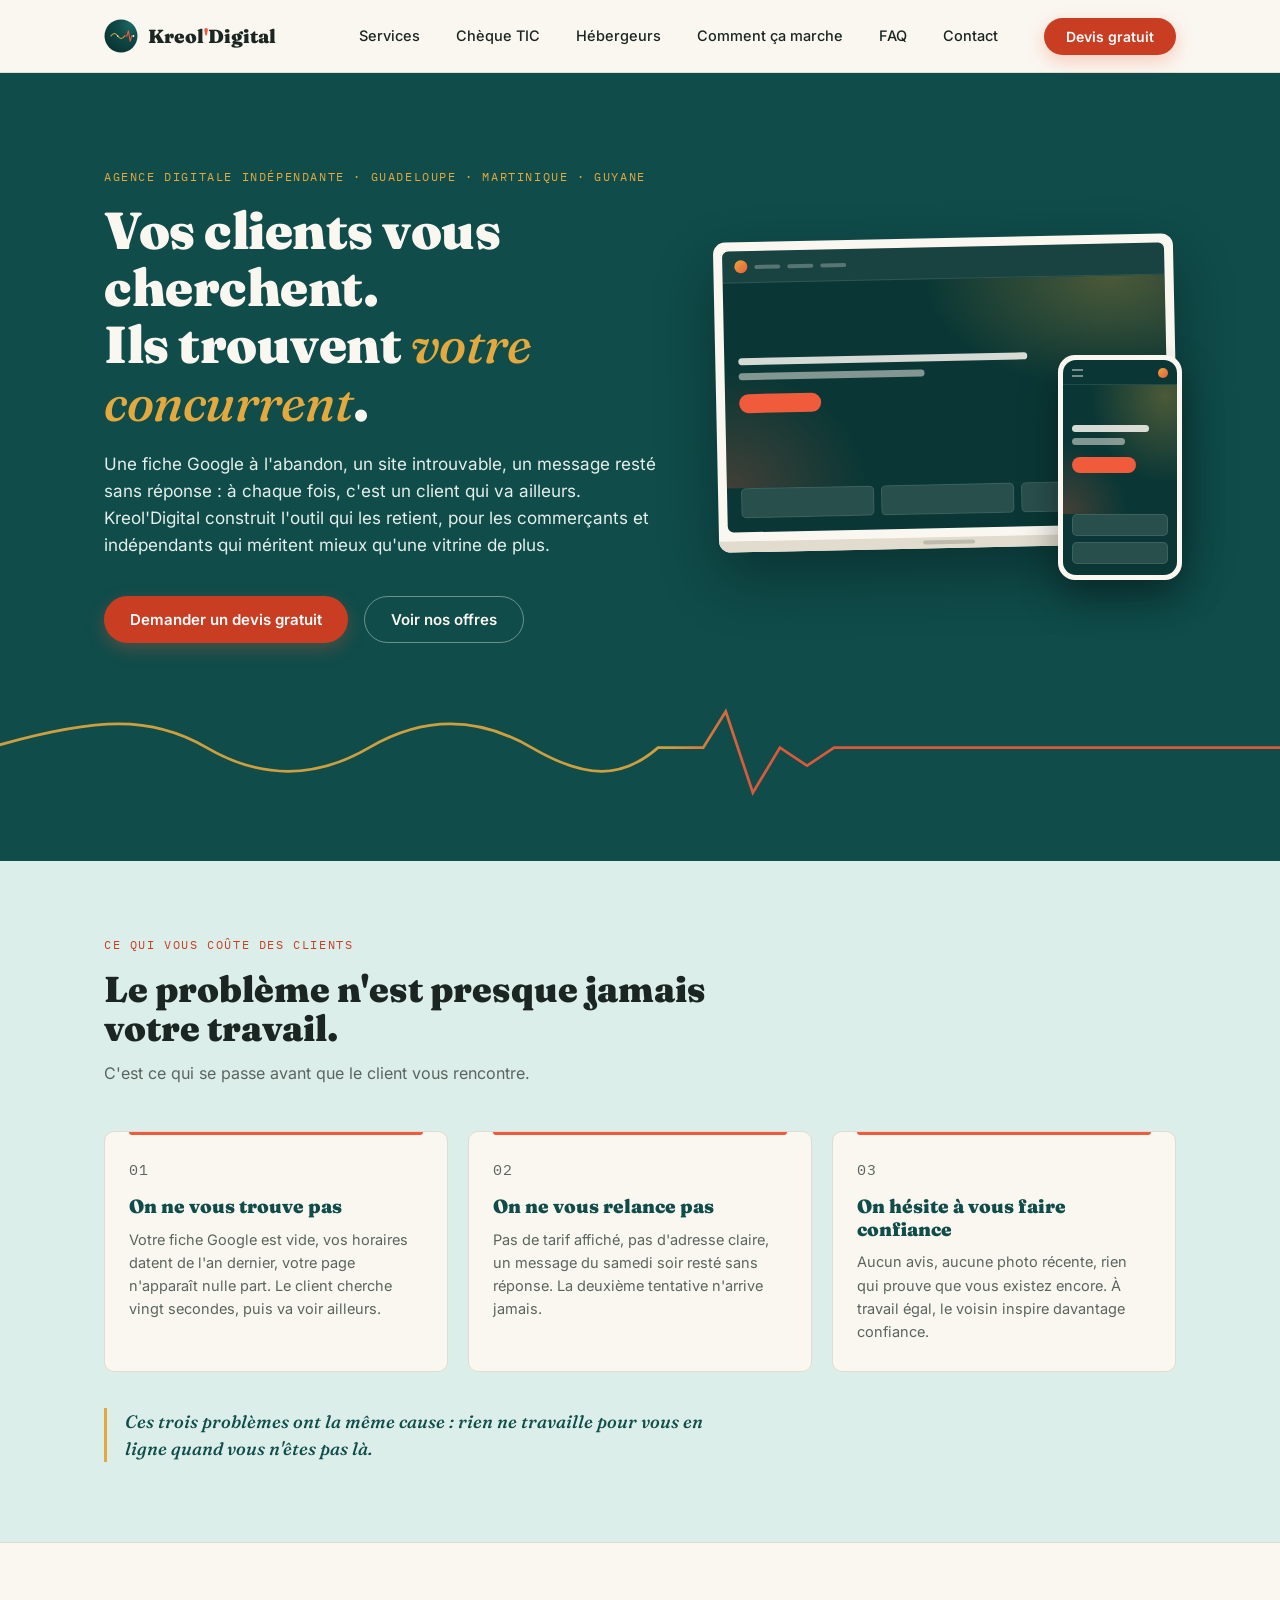
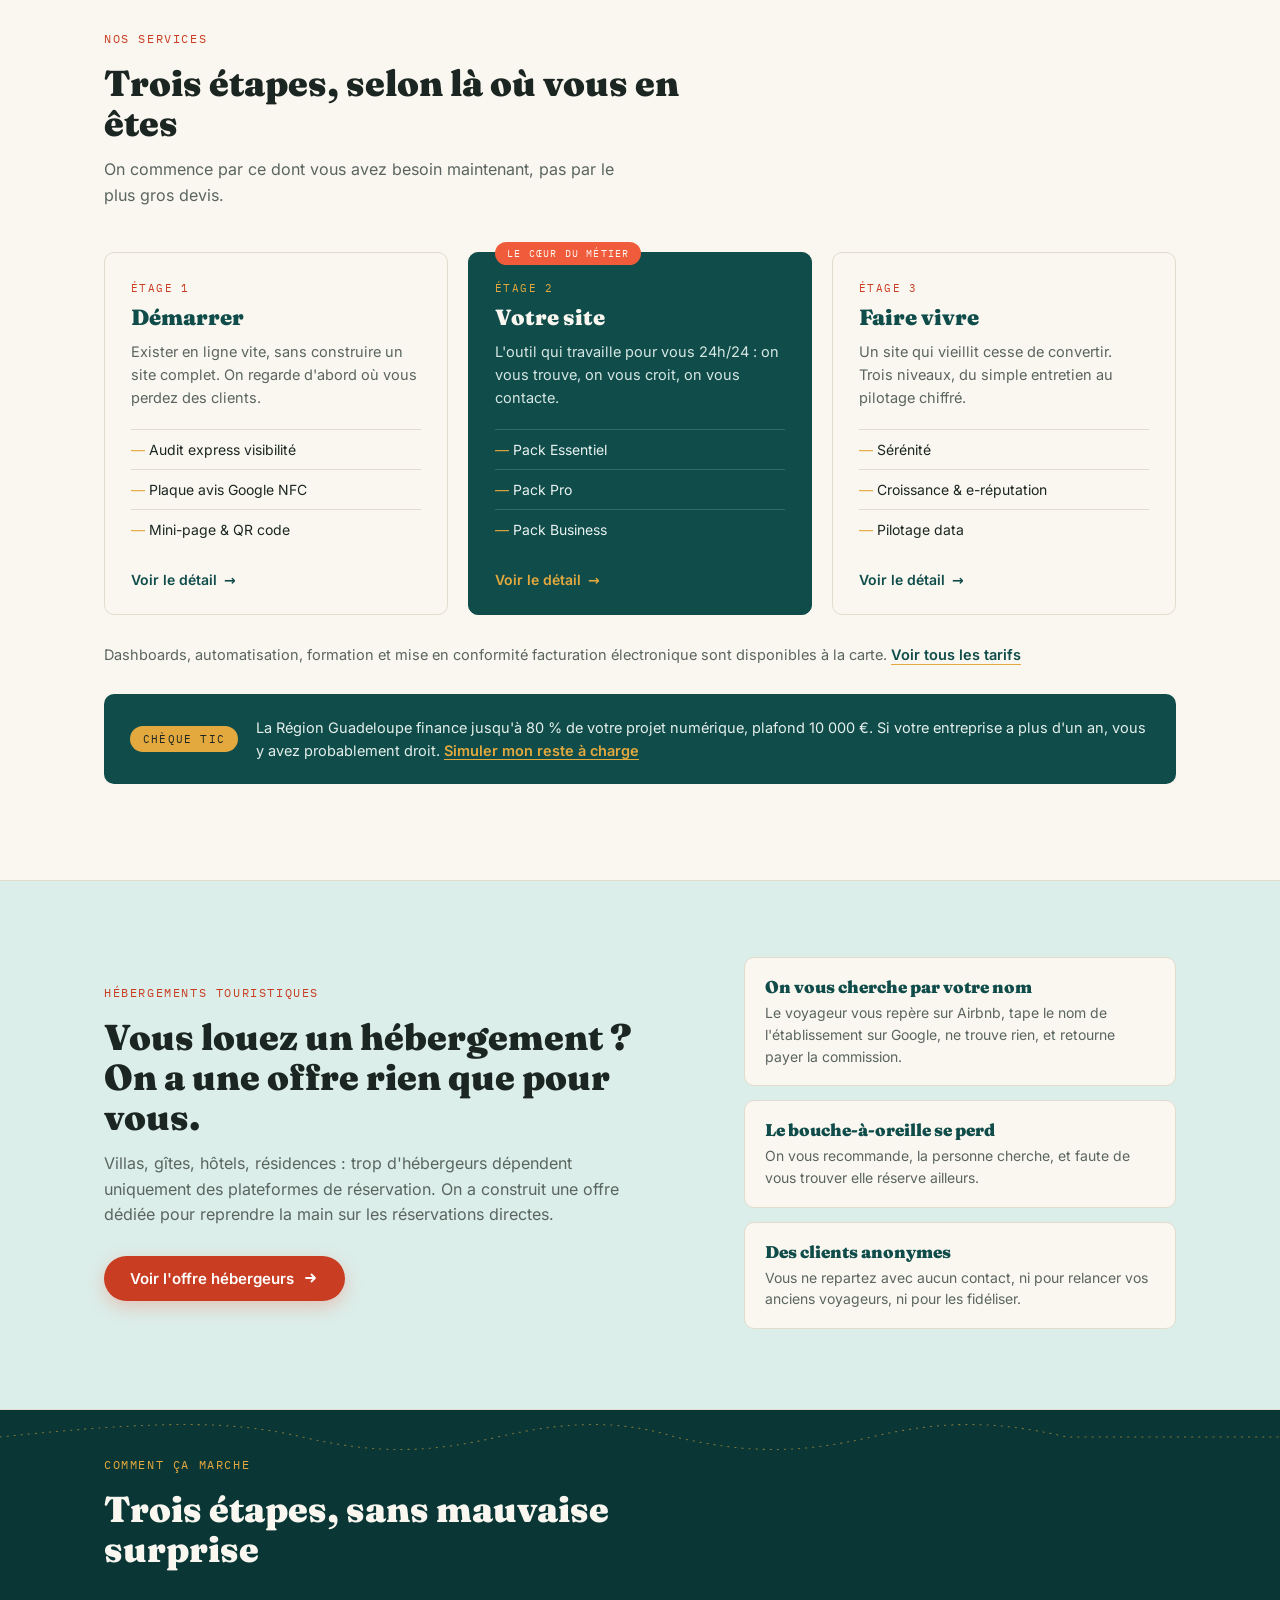
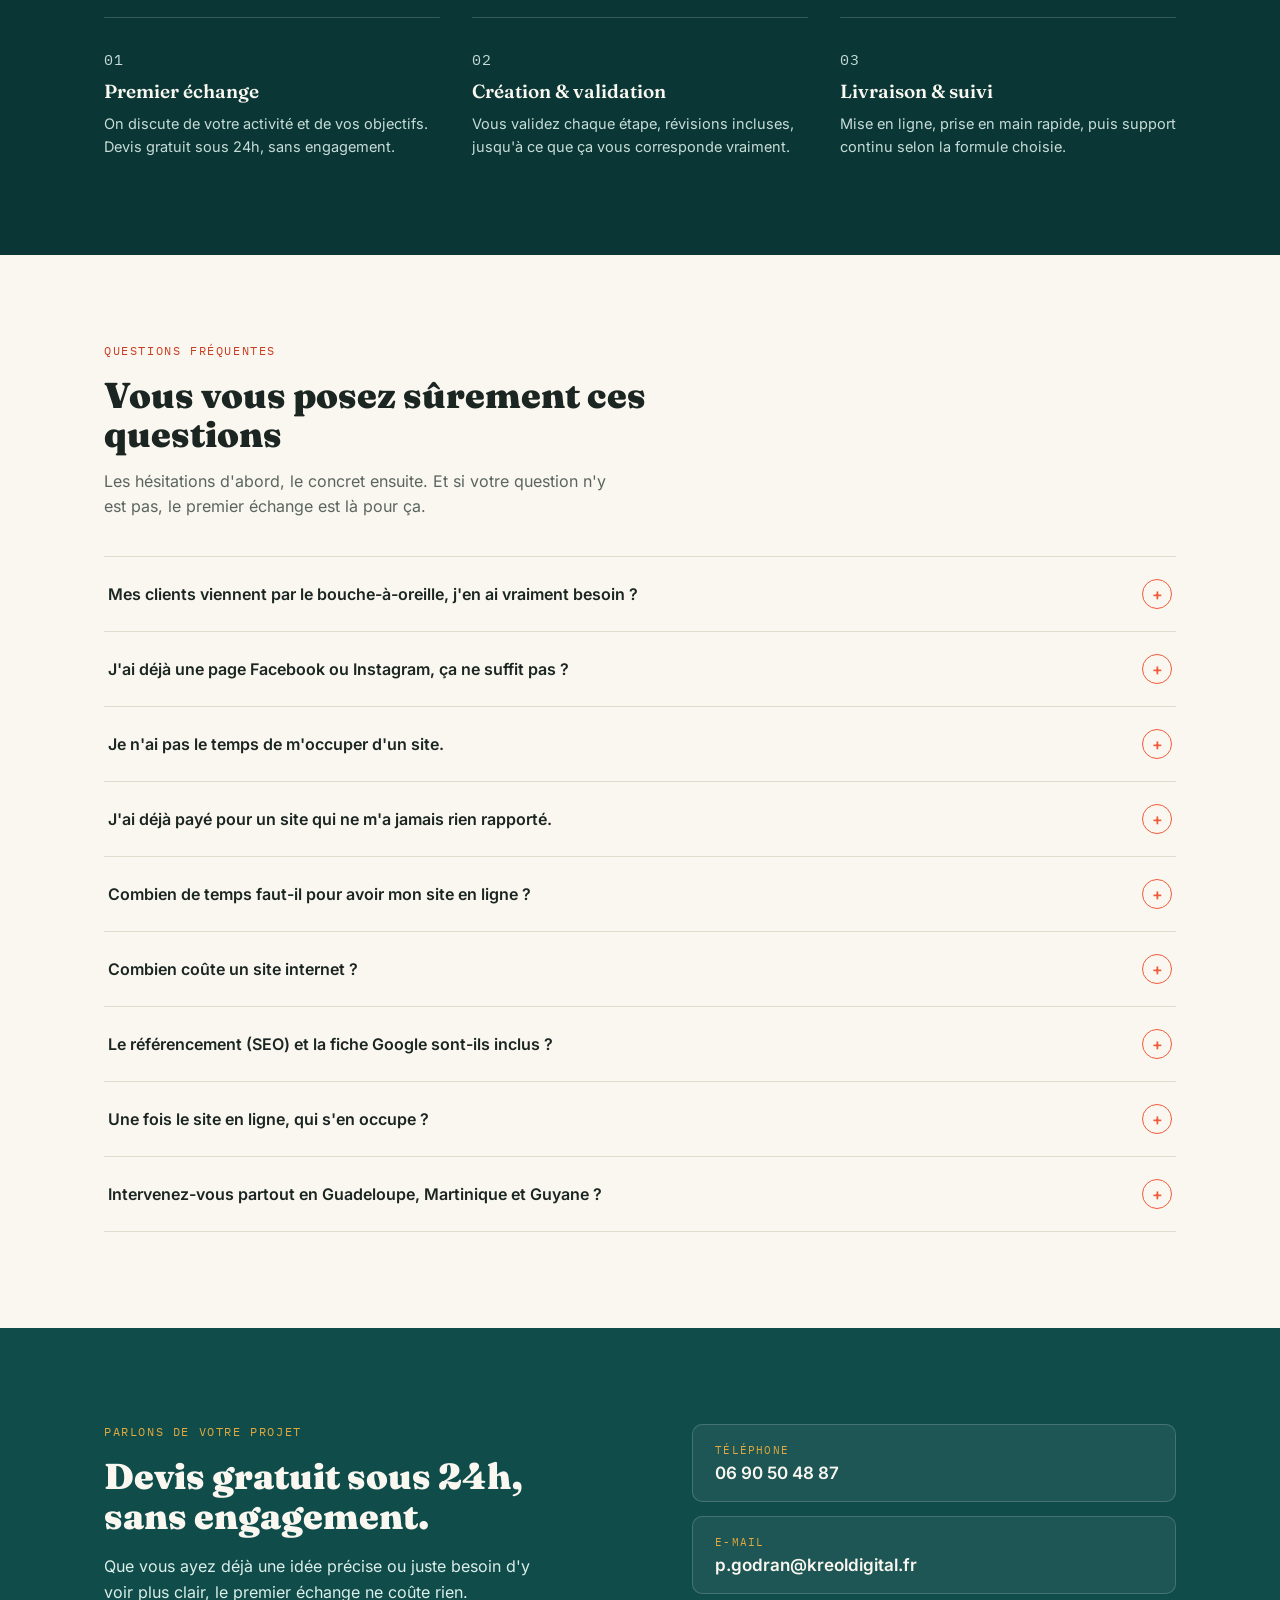
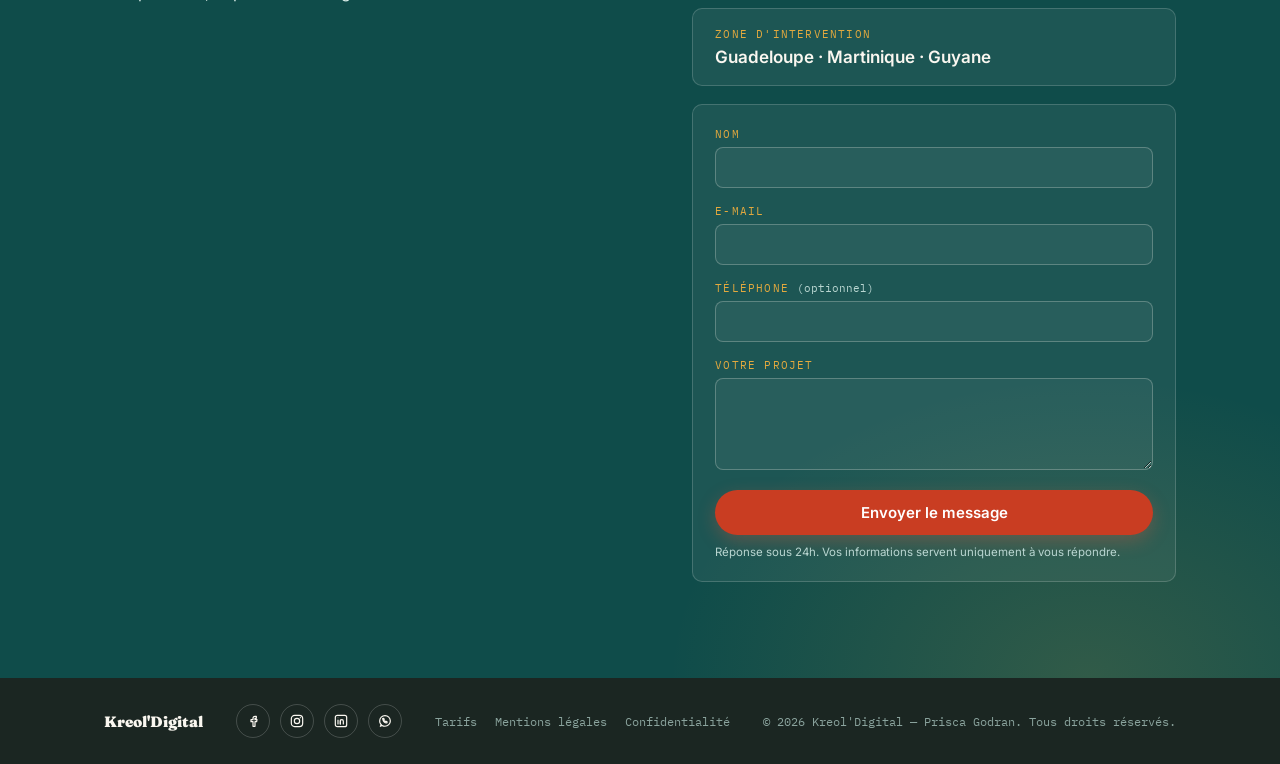
==== commit c8384184: "Version à jour - 11/26" ====
--- a/index.html
+++ b/index.html
@@ -71,7 +71,7 @@
     <nav class="main-nav" id="mainNav" aria-label="Navigation principale">
       <a href="#services">Services</a>
       <a href="/cheque-tic">Chèque TIC</a>
-      <a href="/site-internet-villa-guadeloupe">Villas</a>
+      <a href="/site-internet-villa-guadeloupe">Hébergeurs</a>
       <a href="#process">Comment ça marche</a>
       <a href="#faq">FAQ</a>
       <a href="#contact">Contact</a>
@@ -243,11 +243,11 @@
   <section class="focus-villa" id="focus">
     <div class="wrap focus-villa-grid">
       <div>
-        <p class="eyebrow eyebrow-dark">Villas &amp; hébergements touristiques</p>
-        <h2 class="section-title">Vous louez une villa&nbsp;? On a une offre rien que pour vous.</h2>
-        <p class="section-sub">Trop de propriétaires dépendent uniquement des plateformes de réservation. On a construit une offre dédiée pour reprendre la main sur les réservations directes.</p>
+        <p class="eyebrow eyebrow-dark">Hébergements touristiques</p>
+        <h2 class="section-title">Vous louez un hébergement&nbsp;? On a une offre rien que pour vous.</h2>
+        <p class="section-sub">Villas, gîtes, hôtels, résidences&nbsp;: trop d'hébergeurs dépendent uniquement des plateformes de réservation. On a construit une offre dédiée pour reprendre la main sur les réservations directes.</p>
         <a href="/site-internet-villa-guadeloupe" class="btn btn-coral focus-villa-cta">
-          Voir l'offre villas &amp; hébergements
+          Voir l'offre hébergeurs
           <svg width="16" height="16" viewBox="0 0 16 16" fill="none" aria-hidden="true">
             <path d="M3 8h9M8.5 4.5 12 8l-3.5 3.5" stroke="currentColor" stroke-width="1.8" stroke-linecap="round" stroke-linejoin="round"/>
           </svg>
@@ -255,7 +255,7 @@
       </div>
 
       <ul class="focus-villa-points">
-        <li><b>On vous cherche par votre nom</b><span>Le voyageur vous repère sur Airbnb, tape le nom de la villa sur Google, ne trouve rien, et retourne payer la commission.</span></li>
+        <li><b>On vous cherche par votre nom</b><span>Le voyageur vous repère sur Airbnb, tape le nom de l'établissement sur Google, ne trouve rien, et retourne payer la commission.</span></li>
         <li><b>Le bouche-à-oreille se perd</b><span>On vous recommande, la personne cherche, et faute de vous trouver elle réserve ailleurs.</span></li>
         <li><b>Des clients anonymes</b><span>Vous ne repartez avec aucun contact, ni pour relancer vos anciens voyageurs, ni pour les fidéliser.</span></li>
       </ul>
@@ -475,9 +475,6 @@
       <a href="https://wa.me/59690504887/" class="social-link" aria-label="WhatsApp" target="_blank" rel="noopener">
         <svg viewBox="0 0 24 24" fill="none" stroke="currentColor" stroke-width="1.8" stroke-linecap="round" stroke-linejoin="round"><path d="M6.5 17.5 5 20l2.6-1.4c1.3.8 2.8 1.3 4.4 1.3 4.4 0 8-3.6 8-8s-3.6-8-8-8-8 3.6-8 8c0 1.7.5 3.2 1.4 4.6z"/><path d="M9 9.6c0 2.9 2.4 5.3 5.3 5.3.4 0 .8-.3.8-.8v-.6c0-.3-.2-.5-.4-.6l-1.2-.5c-.3-.1-.6 0-.7.2l-.3.4c-.9-.5-1.7-1.3-2.2-2.2l.4-.3c.2-.2.3-.5.2-.7l-.5-1.2c-.1-.2-.3-.4-.6-.4h-.6c-.4 0-.8.4-.8.8z"/></svg>
       </a>
-      <a href="https://www.tiktok.com/@kreoldigital_agency" class="social-link" aria-label="TikTok" target="_blank" rel="noopener">
-        <svg viewBox="0 0 24 24" fill="none" stroke="currentColor" stroke-width="1.8" stroke-linecap="round" stroke-linejoin="round"><path d="M14 3.5v10.3a2.7 2.7 0 1 1-2.7-2.7"/><path d="M14 3.5c0 2.3 1.9 4.2 4.2 4.2v2.8"/></svg>
-      </a>
     </nav>
     <nav class="footer-links" aria-label="Liens légaux">
       <a href="/tarifs">Tarifs</a>
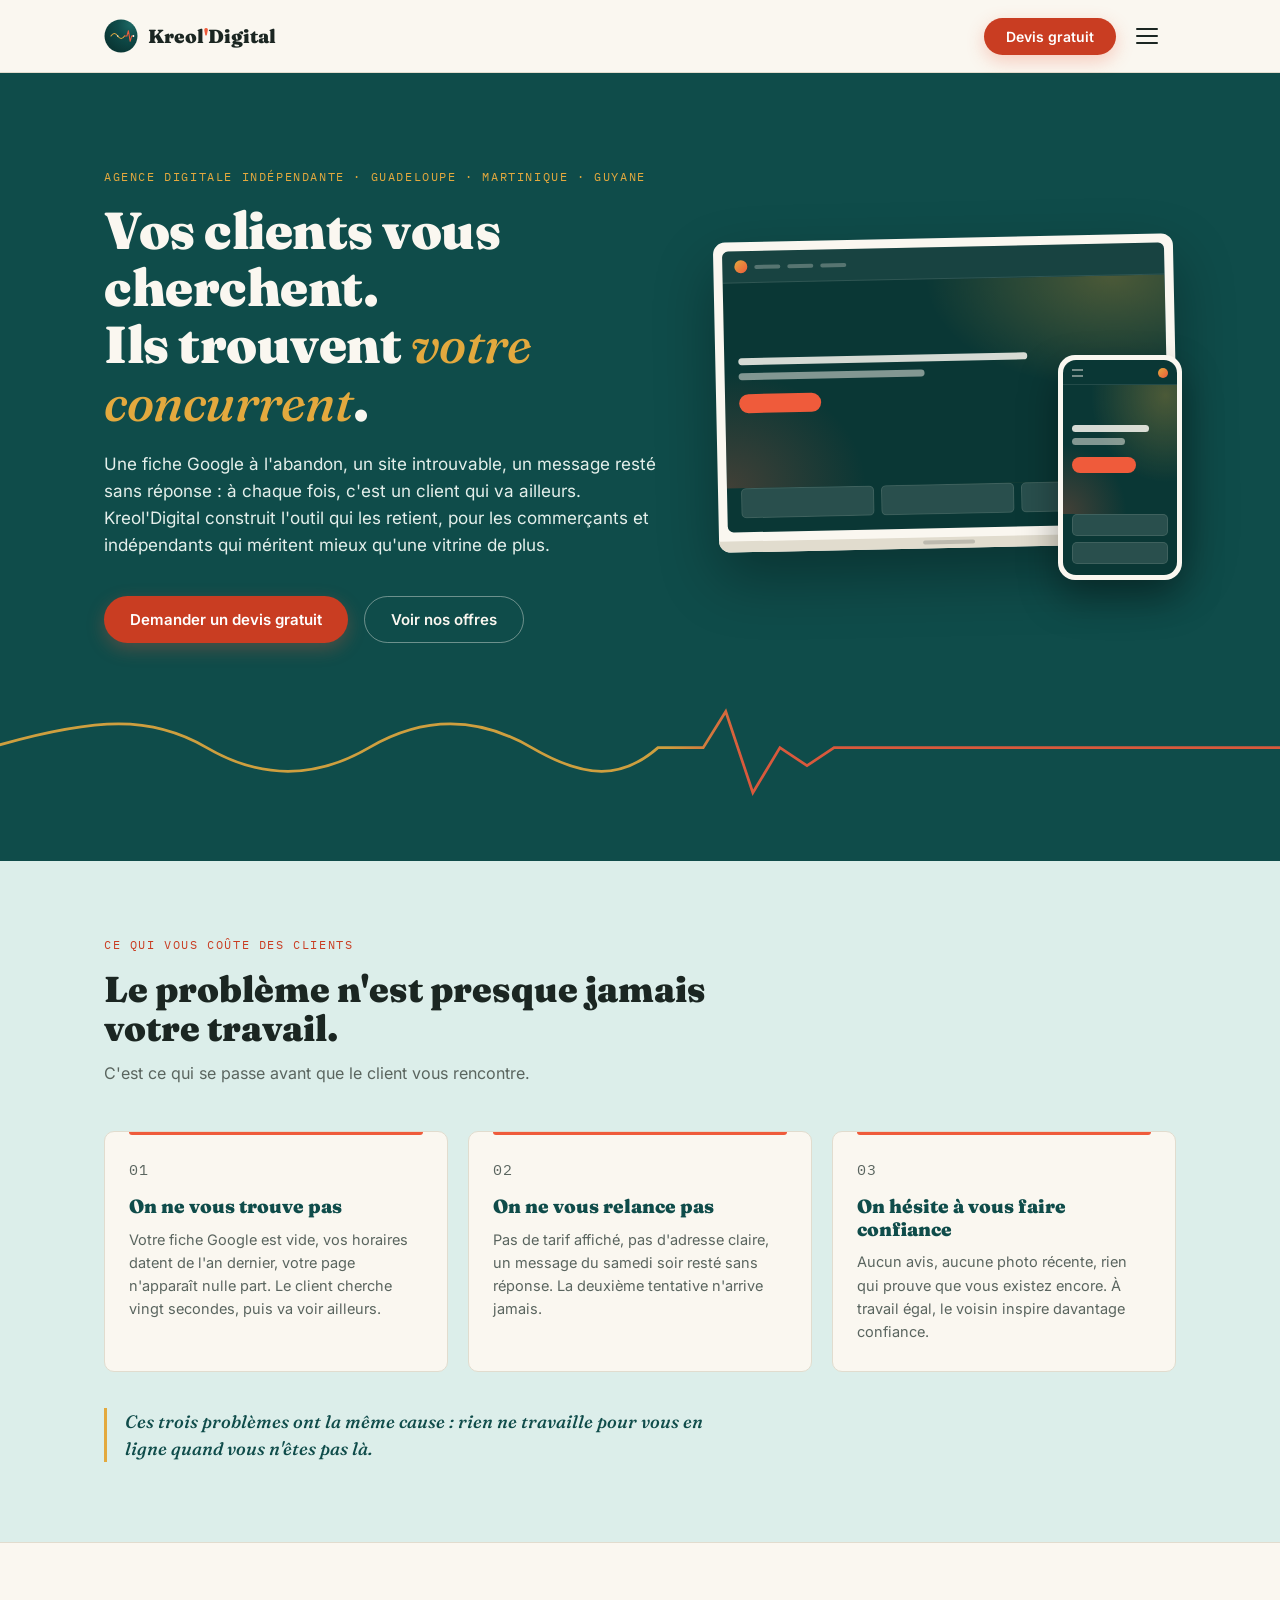
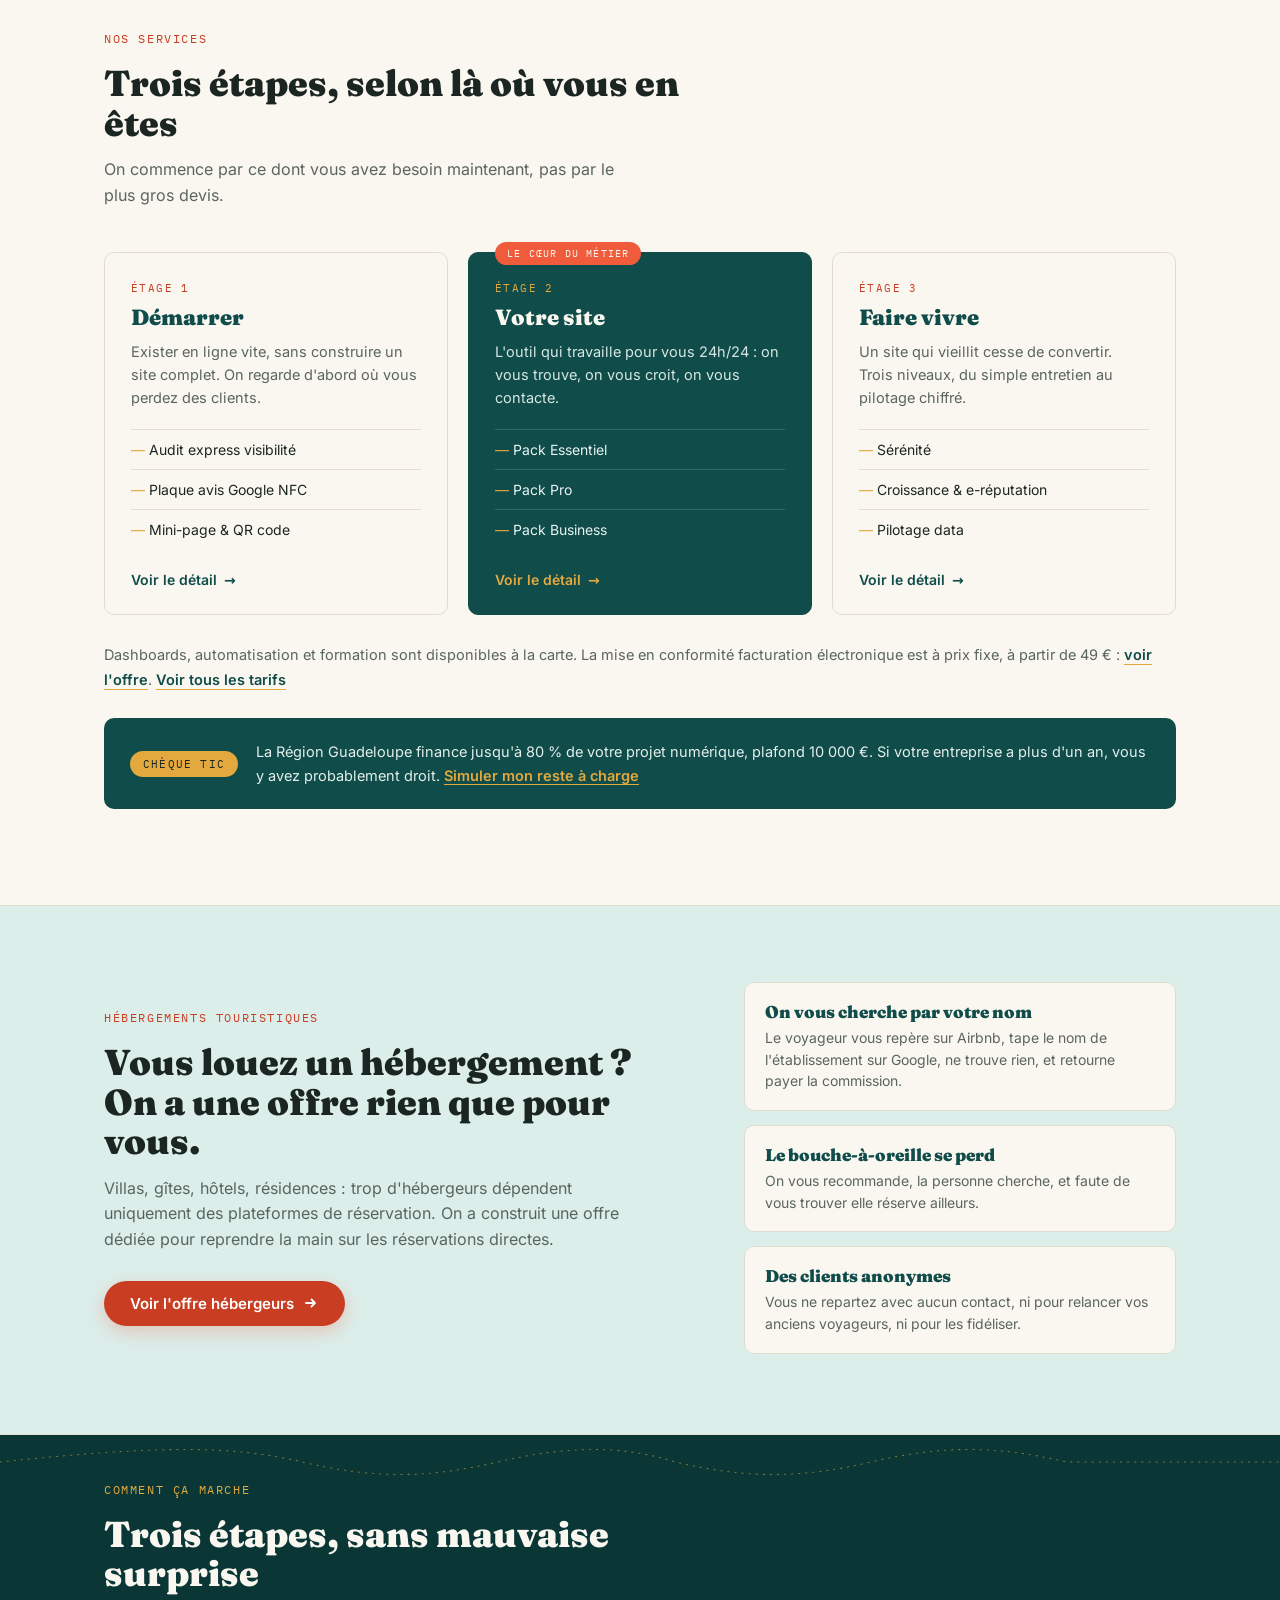
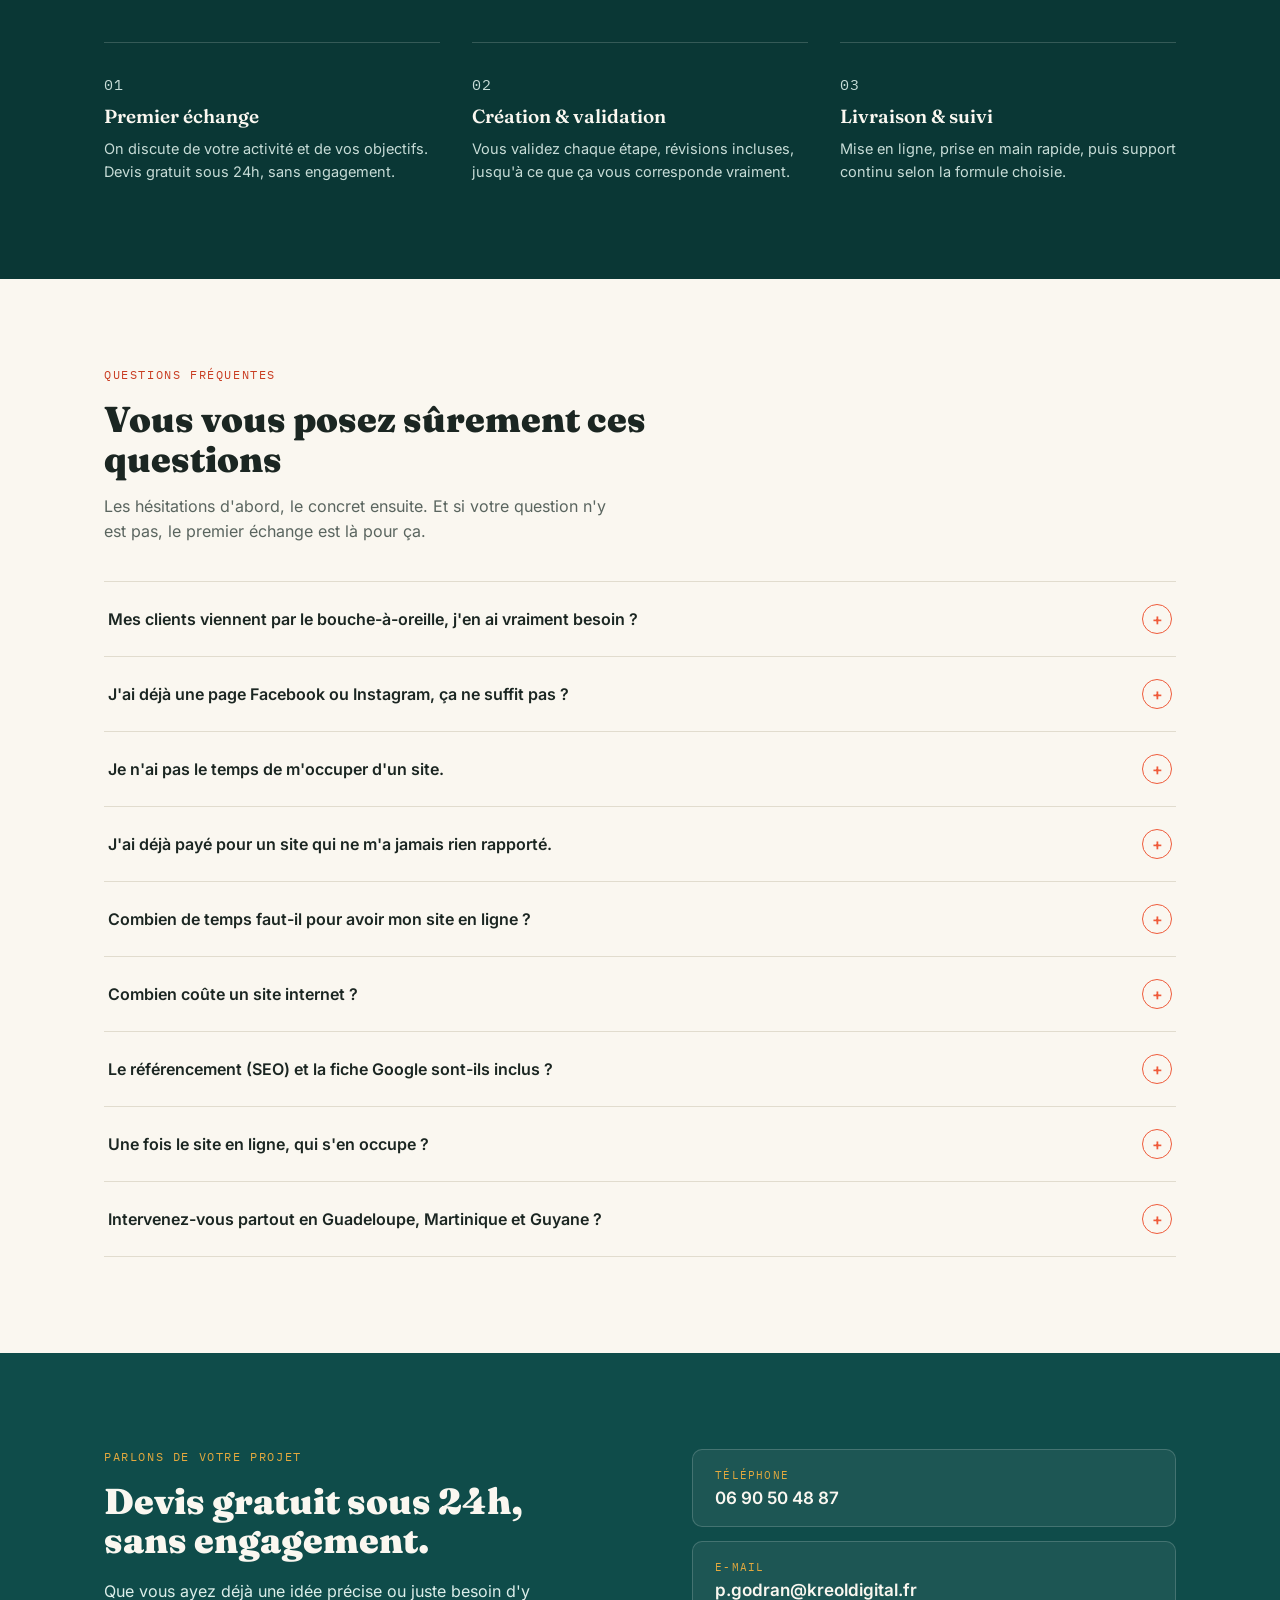
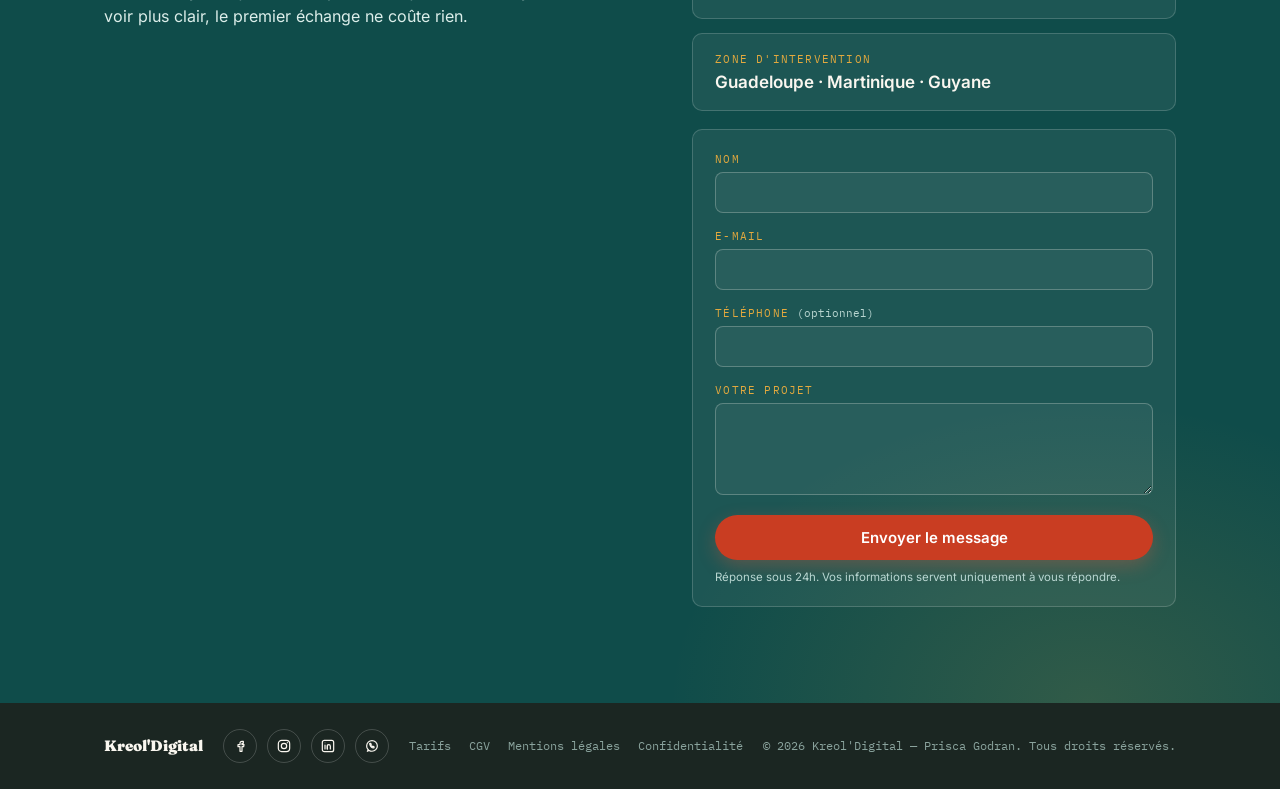
==== commit 2468f49f: "Add files via upload" ====
--- a/index.html
+++ b/index.html
@@ -72,6 +72,7 @@
       <a href="#services">Services</a>
       <a href="/cheque-tic">Chèque TIC</a>
       <a href="/site-internet-villa-guadeloupe">Hébergeurs</a>
+      <a href="/facturation-electronique">Facturation électronique</a>
       <a href="#process">Comment ça marche</a>
       <a href="#faq">FAQ</a>
       <a href="#contact">Contact</a>
@@ -227,7 +228,8 @@
       </div>
 
       <p class="stage-foot">
-        Dashboards, automatisation, formation et mise en conformité facturation électronique sont disponibles à la carte.
+        Dashboards, automatisation et formation sont disponibles à la carte.
+        La mise en conformité facturation électronique est à prix fixe, à partir de 49&nbsp;€&nbsp;: <a href="/facturation-electronique">voir l'offre</a>.
         <a href="/tarifs">Voir tous les tarifs</a>
       </p>
 
@@ -371,7 +373,7 @@
             <span>Combien coûte un site internet ?</span>
             <span class="faq-icon">+</span>
           </button>
-          <div class="faq-answer"><p>Nos sites internet démarrent à 790€ (site vitrine, prise de RDV, paiement en ligne ou boutique sur-mesure selon vos besoins). Le tarif exact dépend des fonctionnalités souhaitées; il est toujours fixé avant le début du projet, sans surprise.</p></div>
+          <div class="faq-answer"><p>Nos sites internet démarrent à 790€ (site vitrine, prise de RDV, paiement en ligne ou boutique sur-mesure selon vos besoins). Les packs Essentiel et Pro se règlent en 10 fois sans frais, après un acompte de 20&nbsp;%. Le tarif exact dépend des fonctionnalités souhaitées; il est toujours fixé avant le début du projet, sans surprise.</p></div>
         </div>
 <div class="faq-item">
           <button class="faq-question" aria-expanded="false">
@@ -385,7 +387,7 @@
             <span>Une fois le site en ligne, qui s'en occupe&nbsp;?</span>
             <span class="faq-icon">+</span>
           </button>
-          <div class="faq-answer"><p>Vous, ou nous, selon ce qui vous arrange. Certaines formules sont conçues pour que vous modifiiez textes, photos et horaires en autonomie. Si vous préférez ne plus y penser, il existe trois paliers d'abonnement&nbsp;: <b>Sérénité</b> (39&nbsp;€/mois) pour l'hébergement, les sauvegardes, la sécurité et les petites mises à jour de contenu&nbsp;; <b>Croissance &amp; e-réputation</b> (149&nbsp;€/mois) qui ajoute la modération et les réponses à vos avis Google, vos publications et vos réseaux&nbsp;; <b>Pilotage data</b> (279&nbsp;€/mois) qui y ajoute un tableau de bord mensuel de votre trafic, vos avis et vos conversions. Sérénité et Croissance incluent en plus un compte-rendu trimestriel sur l'état de votre site. Tout fonctionne au mois, sans durée minimale&nbsp;: vous changez de palier, mettez en pause ou arrêtez quand votre activité l'exige. L'objectif n'est pas de vous retenir par un contrat, mais que le service vous soit assez utile pour que vous ayez envie de le garder.</p></div>
+          <div class="faq-answer"><p>Vous, ou nous, selon ce qui vous arrange. Certaines formules sont conçues pour que vous modifiiez textes, photos et horaires en autonomie. Si vous préférez ne plus y penser, il existe trois paliers d'abonnement&nbsp;: <b>Sérénité</b> (39&nbsp;€/mois) pour l'hébergement, les sauvegardes, la sécurité et les petites mises à jour de contenu&nbsp;; <b>Croissance &amp; e-réputation</b> (149&nbsp;€/mois) qui ajoute la modération et les réponses à vos avis Google, vos publications et vos réseaux&nbsp;; <b>Pilotage data</b> (279&nbsp;€/mois) qui y ajoute un tableau de bord mensuel de votre trafic, vos avis et vos conversions. Sérénité et Croissance incluent en plus un compte-rendu trimestriel sur l'état de votre site. Tout fonctionne au mois, sans durée minimale (seule exception&nbsp;: Sérénité reste active pendant un paiement en 10 fois d'un pack Essentiel ou Pro)&nbsp;: vous changez de palier, mettez en pause ou arrêtez quand votre activité l'exige. L'objectif n'est pas de vous retenir par un contrat, mais que le service vous soit assez utile pour que vous ayez envie de le garder.</p></div>
         </div>
 <div class="faq-item">
           <button class="faq-question" aria-expanded="false">
@@ -472,12 +474,13 @@
       <a href="https://www.linkedin.com/company/kreol-digital/" class="social-link" aria-label="LinkedIn" target="_blank" rel="noopener">
         <svg viewBox="0 0 24 24" fill="none" stroke="currentColor" stroke-width="1.8" stroke-linecap="round" stroke-linejoin="round"><rect x="3.5" y="3.5" width="17" height="17" rx="3"/><line x1="7.5" y1="10.5" x2="7.5" y2="16.5"/><circle cx="7.5" cy="7.3" r="0.7" fill="currentColor" stroke="none"/><path d="M11 16.5v-4.2c0-1.3 1-2.3 2.2-2.3s2.3 1 2.3 2.3v4.2"/><line x1="11" y1="10.5" x2="11" y2="16.5"/></svg>
       </a>
-      <a href="https://wa.me/59690504887/" class="social-link" aria-label="WhatsApp" target="_blank" rel="noopener">
+      <a href="https://wa.me/590690504887" class="social-link" aria-label="WhatsApp" target="_blank" rel="noopener">
         <svg viewBox="0 0 24 24" fill="none" stroke="currentColor" stroke-width="1.8" stroke-linecap="round" stroke-linejoin="round"><path d="M6.5 17.5 5 20l2.6-1.4c1.3.8 2.8 1.3 4.4 1.3 4.4 0 8-3.6 8-8s-3.6-8-8-8-8 3.6-8 8c0 1.7.5 3.2 1.4 4.6z"/><path d="M9 9.6c0 2.9 2.4 5.3 5.3 5.3.4 0 .8-.3.8-.8v-.6c0-.3-.2-.5-.4-.6l-1.2-.5c-.3-.1-.6 0-.7.2l-.3.4c-.9-.5-1.7-1.3-2.2-2.2l.4-.3c.2-.2.3-.5.2-.7l-.5-1.2c-.1-.2-.3-.4-.6-.4h-.6c-.4 0-.8.4-.8.8z"/></svg>
       </a>
     </nav>
     <nav class="footer-links" aria-label="Liens légaux">
       <a href="/tarifs">Tarifs</a>
+      <a href="/cgv">CGV</a>
       <a href="/mentions-legales">Mentions légales</a>
       <a href="/politique-confidentialite">Confidentialité</a>
     </nav>
--- a/style.css
+++ b/style.css
@@ -131,6 +131,13 @@
   transition: border-color .15s ease, color .15s ease;
 }
 .main-nav a:hover{ border-color: var(--coral); }
+.main-nav a{ white-space:nowrap; }
+/* 7 entrées : menu un peu resserré sur grand écran, burger en dessous de 1280px */
+@media (min-width:1281px){
+  .main-nav{ gap:22px; }
+  .main-nav a{ font-size:14px; }
+  .nav-cta{ margin-left:20px; }
+}
 
 .nav-cta{ margin-left: 24px; flex-shrink:0; padding: 10px 22px; font-size:14px; }
 
@@ -399,7 +406,7 @@
   max-height:0; overflow:hidden; transition: max-height .3s ease;
 }
 .faq-answer p{ font-size:14.5px; line-height:1.65; color: var(--muted); padding:0 34px 22px 4px; max-width:640px; }
-.faq-item.is-open .faq-answer{ max-height:400px; }
+.faq-item.is-open .faq-answer{ max-height:1200px; }
 
 /* ==========================================================================
    Contact — formulaire
@@ -457,7 +464,9 @@
   .contact-inner{ grid-template-columns: 1fr; gap:40px; }
 }
 
-@media (max-width: 720px){
+/* Menu : 7 entrées depuis l'ajout de « Facturation électronique ».
+   Le burger prend le relais dès 1280px pour que rien ne déborde sur tablette. */
+@media (max-width: 1280px){
   .main-nav{
     position:fixed; top:72px; left:0; right:0;
     background: var(--foam); flex-direction:column; gap:0;
@@ -471,12 +480,15 @@
   }
   .main-nav.is-open{ transform:translateY(0); opacity:1; visibility:visible; pointer-events:auto; }
   .main-nav a{ padding:16px 0; border-bottom:1px solid var(--line); font-size:16px; }
-  .nav-cta{ display:none; }
+  .nav-cta{ margin-left:auto; }
   .nav-toggle{ display:flex; }
   .nav-toggle.is-open span:nth-child(1){ transform: translateY(7px) rotate(45deg); }
   .nav-toggle.is-open span:nth-child(2){ opacity:0; }
   .nav-toggle.is-open span:nth-child(3){ transform: translateY(-7px) rotate(-45deg); }
-
+}
+
+@media (max-width: 720px){
+  .nav-cta{ display:none; }
   .services-grid{ grid-template-columns: 1fr; }
   .hero{ padding:72px 0 48px; }
   .services, .process, .avis, .contact{ padding-top:64px; padding-bottom:64px; }
@@ -1056,3 +1068,134 @@
 }
 .tic-teaser p{ font-size:14.5px; line-height:1.6; color:#E4EFEB; flex:1; min-width:260px; }
 .tic-teaser a{ color: var(--gold); font-weight:600; border-bottom:1.5px solid var(--gold); white-space:nowrap; }
+
+/* ==========================================================================
+   Tarifs — paiement en 10 fois (packs Essentiel et Pro)
+   ========================================================================== */
+.pack-pay{
+  border-top:1px solid var(--line); border-bottom:1px solid var(--line);
+  padding:14px 0; margin:-6px 0 22px;
+}
+.pack-pay p{ font-size:13.5px; line-height:1.5; color: var(--ink); }
+.pack-pay p + p{ margin-top:6px; }
+.pack-pay p span{ color: var(--muted); }
+.pack-pay .pack-pay-total{
+  margin-top:12px; font-family: var(--font-display); font-weight:900;
+  font-size:16.5px; line-height:1.35; color: var(--coral-dark);
+}
+.pack-card--featured .pack-pay{ border-color: rgba(250,247,240,0.18); }
+.pack-card--featured .pack-pay p{ color: var(--foam); }
+.pack-card--featured .pack-pay p span{ color: rgba(250,247,240,0.62); }
+.pack-card--featured .pack-pay .pack-pay-total{ color: var(--gold); }
+
+.pack-note{
+  margin-top:24px; max-width:640px;
+  font-size:13.5px; line-height:1.6; color: var(--muted);
+  border-left:2px solid var(--gold); padding-left:14px;
+}
+.pack-note a{ color: var(--lagoon); font-weight:600; border-bottom:1.5px solid var(--gold); }
+
+/* précision sous une ligne de liste (réseaux sociaux) */
+.pack-card li small{
+  display:block; margin-top:4px; font-size:12.5px; line-height:1.5; color: var(--muted);
+}
+.pack-card--featured li small{ color: rgba(250,247,240,0.62); }
+
+/* ==========================================================================
+   Tarifs — carte facturation électronique
+   ========================================================================== */
+.fe-band{
+  display:flex; align-items:center; justify-content:space-between; gap:32px; flex-wrap:wrap;
+  background: var(--lagoon); color: var(--foam);
+  border-radius: var(--radius); padding:30px 32px; margin-bottom:36px;
+  border-left:5px solid var(--gold);
+}
+.fe-band-text{ flex:1; min-width:260px; }
+.fe-band-tag{
+  display:inline-block; margin-bottom:12px;
+  font-family: var(--font-mono); font-size:10.5px; letter-spacing:1.2px;
+  text-transform:uppercase; background: var(--gold); color: var(--ink);
+  padding:5px 12px; border-radius:100px;
+}
+.fe-band h3{ font-family: var(--font-display); font-weight:900; font-size:24px; color: var(--foam); margin-bottom:8px; }
+.fe-band p{ font-size:14.5px; line-height:1.6; color:#D6E7E3; max-width:520px; }
+.fe-band-side{ display:flex; align-items:center; gap:22px; flex-wrap:wrap; }
+.fe-band .fe-band-price{
+  font-family: var(--font-display); font-weight:900; font-size:38px; line-height:1;
+  color: var(--gold); max-width:none;
+}
+.fe-band-price span{
+  display:block; font-family: var(--font-mono); font-weight:400; font-size:12px;
+  color: rgba(250,247,240,0.62); margin-bottom:6px;
+}
+
+/* ==========================================================================
+   Page facturation électronique
+   ========================================================================== */
+.fe-dates{
+  display:grid; grid-template-columns: repeat(2, minmax(0, 260px)); gap:16px; margin-top:32px;
+}
+@media (max-width:560px){ .fe-dates{ grid-template-columns:1fr; } }
+.fe-date{
+  border:1px solid rgba(250,247,240,0.2); border-radius: var(--radius);
+  padding:16px 18px; background: rgba(250,247,240,0.05);
+}
+.fe-date b{ display:block; font-family: var(--font-display); font-weight:900; font-size:20px; color: var(--gold); margin-bottom:4px; }
+.fe-date span{ font-size:14px; color:#D6E7E3; line-height:1.5; }
+.fe-date--now{ border-color: var(--gold); }
+
+.fe-steps{ display:grid; grid-template-columns: repeat(4,1fr); gap:20px; }
+@media (max-width:980px){ .fe-steps{ grid-template-columns: repeat(2,1fr); } }
+@media (max-width:560px){ .fe-steps{ grid-template-columns:1fr; } }
+
+.fe-scope{
+  margin-top:30px; max-width:680px;
+  font-size:15px; line-height:1.6; color: var(--lagoon);
+  border-left:3px solid var(--gold); padding-left:18px;
+}
+.fe-scope b{ font-weight:600; }
+.fe-territoires{ margin-top:14px; font-size:14.5px; line-height:1.65; color: var(--muted); max-width:680px; }
+
+/* grille tarifaire : 3 cartes, puis pack complet (large) + suivi */
+.pack-grid--fe{ grid-template-columns: repeat(3,1fr); }
+.pack-grid--fe .pack-card--wide{ grid-column: span 2; }
+@media (max-width:900px){
+  .pack-grid--fe{ grid-template-columns:1fr; }
+  .pack-grid--fe .pack-card--wide{ grid-column:auto; }
+}
+.pack-price s{
+  font-family: var(--font-mono); font-size:15px; font-weight:400;
+  color: rgba(250,247,240,0.55); margin-left:10px;
+}
+.pack-sub{ font-size:14px; color: var(--muted); line-height:1.55; margin:-10px 0 18px; }
+.pack-card--featured .pack-sub{ color:#D6E7E3; }
+.fe-legal{ margin-top:26px; font-family: var(--font-mono); font-size:12px; color: var(--muted); line-height:1.7; }
+
+/* ==========================================================================
+   Pages légales (CGV)
+   ========================================================================== */
+.legal{ padding:72px 0 96px; }
+.legal-body{ max-width:720px; }
+.legal-body h2{
+  font-family: var(--font-display); font-weight:900; font-size:21px; color: var(--lagoon);
+  margin:40px 0 12px; line-height:1.25;
+}
+.legal-body h2:first-child{ margin-top:0; }
+.legal-body p, .legal-body li{ font-size:15px; line-height:1.7; color: var(--ink); }
+.legal-body p + p{ margin-top:12px; }
+.legal-body ul{ margin:12px 0; padding-left:22px; }
+.legal-body li + li{ margin-top:6px; }
+.legal-body a{ color: var(--lagoon); font-weight:600; border-bottom:1.5px solid var(--gold); }
+.legal-version{ font-family: var(--font-mono); font-size:12.5px; color: rgba(250,247,240,0.62); margin-top:18px; }
+
+/* lien vers la nouvelle offre, dans l'en-tête de la page tarifs */
+.tarifs-new{ margin-top:22px; }
+.tarifs-new a{
+  display:inline-flex; align-items:center; gap:10px;
+  font-size:14.5px; font-weight:600; color: var(--foam);
+  border-bottom:1.5px solid var(--gold); padding-bottom:2px;
+}
+.tarifs-new a span{
+  font-family: var(--font-mono); font-size:10.5px; letter-spacing:1.2px; text-transform:uppercase;
+  background: var(--gold); color: var(--ink); padding:4px 10px; border-radius:100px; font-weight:500;
+}
